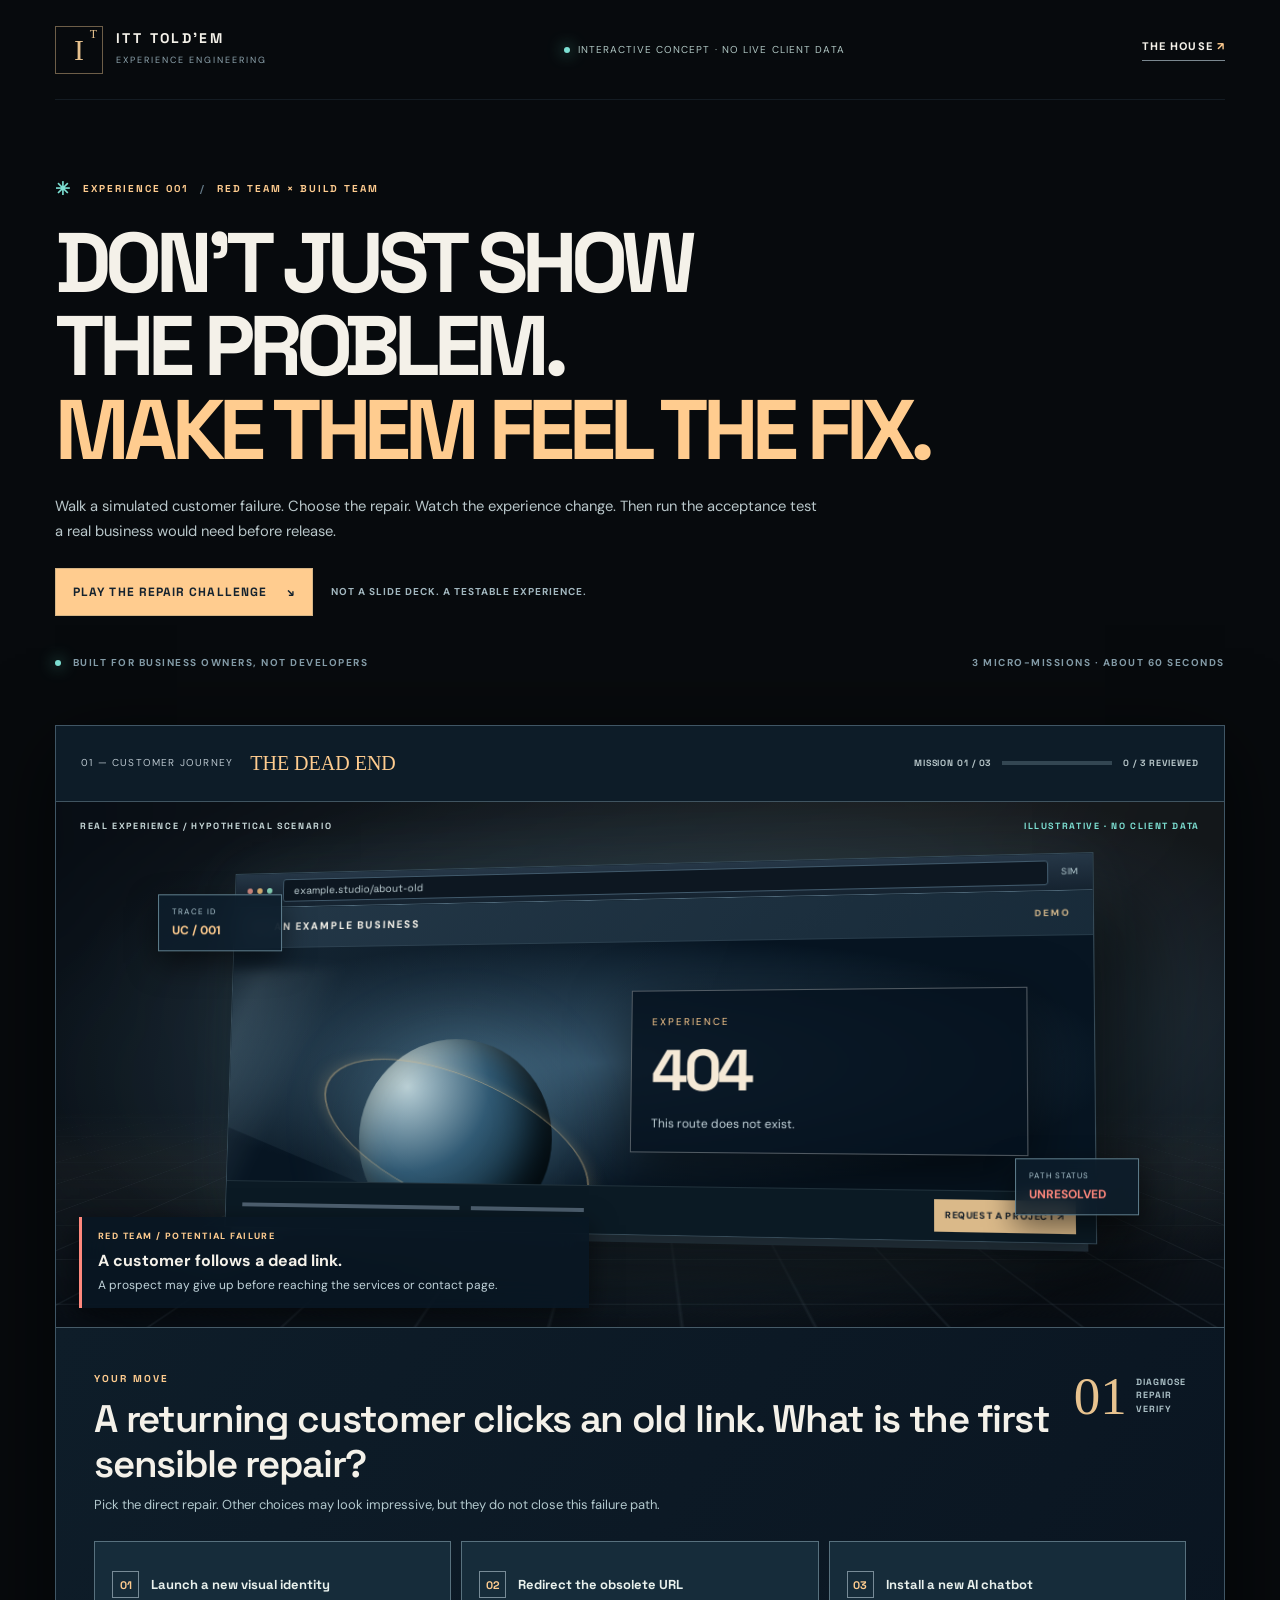
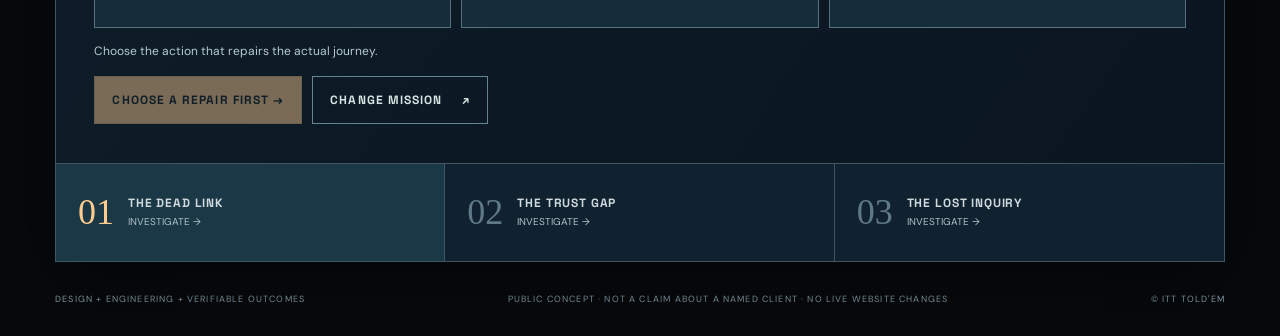
==== showcase/failure-to-proof/index.html @ af6127d5 "Add self-contained public-safe Failure to Proof interactive showcase" ====
<!doctype html>
<html lang="en">
<head>
<meta charset="utf-8">
<meta name="viewport" content="width=device-width,initial-scale=1">
<meta name="theme-color" content="#050910">
<meta name="description" content="A playable interactive experience showing how a business problem becomes a repair plan and a verifiable result.">
<title>Failure → Proof | ITT TOLD'EM</title>
<link rel="preconnect" href="https://fonts.googleapis.com">
<link rel="preconnect" href="https://fonts.gstatic.com" crossorigin>
<link href="https://fonts.googleapis.com/css2?family=DM+Sans:wght@400;500;600;700;800&family=Space+Grotesk:wght@400;500;600;700&display=swap" rel="stylesheet">
<style>
:root{--bg:#070a0d;--cream:#f4f1e9;--muted:#9aadb7;--dim:#70838c;--gold:#ffcc8f;--teal:#7de0d3;--red:#ff887d;--surface:#0e1820;--edge:#334553}*{box-sizing:border-box}
html{background:var(--bg);scroll-behavior:smooth}body{margin:0;color:var(--cream);font:14px/1.6 'DM Sans',system-ui,sans-serif;overflow-x:hidden}button,a{font:inherit}button{cursor:pointer}a{color:inherit;text-decoration:none}
:focus-visible{outline:2px solid var(--gold);outline-offset:4px}.shell{max-width:1650px;margin:auto;min-height:100vh;padding:0 clamp(16px,4.3vw,73px)}
.mast{height:100px;display:flex;align-items:center;justify-content:space-between;gap:20px;border-bottom:1px solid #39505d44}.identity{display:flex;align-items:center;gap:13px}.identity b{display:block;font:700 14px 'Space Grotesk',sans-serif;letter-spacing:.17em}.identity small{font-size:9px;color:#91a7b1;letter-spacing:.22em}.emblem{height:48px;width:48px;border:1px solid #c5a47a8a;display:grid;place-items:center;font:30px Georgia,serif;color:#e6c18e;position:relative}.emblem span{position:absolute;font-size:12px;right:5px;top:0}.build-status{font-size:10px;letter-spacing:.11em;color:#b0c6c3;display:flex;align-items:center;gap:8px}.build-status i,.pulse{height:6px;width:6px;display:inline-block;background:var(--teal);border-radius:50%;box-shadow:0 0 16px #6ae3c3}.site-link{border-bottom:1px solid #7b8890;padding-bottom:5px;font-size:11px;font-weight:800;letter-spacing:.1em}.site-link span{color:var(--gold)}
.intro{padding:clamp(42px,6vw,95px) 0 36px;position:relative}.eyebrow,.section-kicker{font:700 10px 'Space Grotesk',sans-serif;letter-spacing:.20em;color:var(--gold)}.eyebrow{display:flex;align-items:center;gap:11px}.eyebrow .orbit{color:var(--teal);font-size:18px}.slash{color:#647987}
.intro h1{font:700 clamp(42px,6.6vw,112px)/.99 'Space Grotesk',sans-serif;letter-spacing:-.072em;margin:22px 0 21px;max-width:1350px}.intro h1 em{font-style:normal;color:var(--gold)}.intro>p{font-size:clamp(13px,1.15vw,18px);max-width:770px;color:#b9c7ca;margin:0;line-height:1.7}.intro-footer{display:flex;justify-content:space-between;gap:20px;flex-wrap:wrap;align-items:center;font-size:10px;font-weight:700;letter-spacing:.15em;color:#859da9;margin-top:39px;padding-bottom:18px}.intro-footer .pulse{margin-right:8px}
.experience{border:1px solid #405665;background:#08111b;box-shadow:0 20px 80px #0009;position:relative}.experience-toolbar{display:flex;justify-content:space-between;align-items:center;gap:20px;min-height:76px;padding:13px 25px;border-bottom:1px solid #405460;background:#0d1c28}.exp-label{display:flex;align-items:center;gap:17px;flex-wrap:wrap}.exp-label>span{font-size:10px;letter-spacing:.12em;color:#b9c5cd}.exp-label b{color:var(--gold);font:20px Georgia,serif}.tracking{display:flex;align-items:center;gap:11px;font:700 9px 'Space Grotesk',sans-serif;letter-spacing:.1em;color:#b6c5c8}.progress-rail{display:block;height:4px;background:#334652;width:110px}.progress-rail span{display:block;height:100%;background:var(--teal);width:0;transition:width .35s}
.simulation-stage{height:clamp(340px,41vw,615px);position:relative;overflow:hidden;background:radial-gradient(ellipse at 57% 47%,#274356,#080e15 73%);isolation:isolate}.stage-fog{position:absolute;inset:-30%;background:radial-gradient(ellipse at 45% 52%,#7eafbb1b,transparent 50%),radial-gradient(ellipse at 65% 17%,#dab78215,transparent 52%);filter:blur(10px);pointer-events:none}.stage-grid{position:absolute;inset:0;background-image:linear-gradient(#9dbece17 1px,transparent 1px),linear-gradient(90deg,#9dbece17 1px,transparent 1px);background-size:46px 46px;transform:perspective(650px) rotateX(63deg) scale(2.9);transform-origin:bottom center;mask-image:linear-gradient(transparent 3%,black 100%);pointer-events:none}.stage-grid:after{content:"";position:absolute;inset:0;background:linear-gradient(180deg,transparent,#e8c18b12,transparent)}.left-stage-label,.right-stage-label{position:absolute;z-index:5;font:700 9px 'Space Grotesk',sans-serif;letter-spacing:.18em;color:#c6d7d7;top:18px}.left-stage-label{left:24px}.right-stage-label{right:24px;color:var(--teal)}
.scene-container{width: min(75%,890px);height:90%;position:absolute;left:50%;top:50%;transform:translate(-50%,-48%);perspective:1450px}.glass-browser{position:absolute;width:100%;height:79%;top:5%;background:#0b1924;border:1px solid #83a4b55c;transform:rotateY(-10deg) rotateX(4deg);transform-style:preserve-3d;box-shadow:40px 45px 65px #0009,0 0 65px #90c7ce12,0 15px 0 -8px #3c5466;transition:box-shadow .55s}.glass-browser.fixed{box-shadow:25px 35px 65px #0009,0 0 70px #70eed041}.browser-chrome{display:flex;gap:12px;align-items:center;height:36px;background:linear-gradient(#263747,#152330);border-bottom:1px solid #516b7c;padding:0 13px}.dots{display:flex;gap:5px}.dots i{background:#d58d84;width:6px;height:6px;border-radius:50%;display:inline-block}.dots i:nth-child(2){background:#e1b677}.dots i:nth-child(3){background:#89d7ba}.address{flex:1;border:1px solid #415a6c;background:#0d1721;border-radius:3px;color:#c4d5d9;font:11px 'Space Grotesk',sans-serif;padding:4px 11px;overflow:hidden;text-overflow:ellipsis;white-space:nowrap}.padlock{font-size:9px;color:#b9d0d6;letter-spacing:.08em}
.browser-content{height:calc(100% - 36px);background:linear-gradient(140deg,#233747,#142634);position:relative;overflow:hidden}.browser-brand{height:43px;display:flex;align-items:center;gap:9px;padding:0 20px;font-size:11px;letter-spacing:.17em;font-weight:800;border-bottom:1px solid #718a9a26}.logo-box{font:18px Georgia,serif;color:var(--gold)}.no-real{margin-left:auto;color:#cfb489;font-size:9px}.visual-scene{position:relative;height:calc(100% - 91px);overflow:hidden;background:radial-gradient(ellipse at 45% 50%,#34546b,#071522 74%);display:flex;align-items:center;justify-content:center}.visual-scene .shine{position:absolute;width:90%;height:180%;background:linear-gradient(95deg,transparent,#97c3d514,transparent);transform:rotate(21deg) translate(-45%,0);animation:scan 7s ease-in-out infinite}@keyframes scan{50%{transform:rotate(21deg) translate(30%,0)}}.visual-orb{position:absolute;width:min(29vw,300px);height:min(29vw,300px);border-radius:50%;left:11%;top:20%;filter:drop-shadow(0 0 38px #8cd3f033);transform-style:preserve-3d}.orb-core{position:absolute;inset:16%;border-radius:50%;background:radial-gradient(circle at 25% 24%,#b8cfd6,#315a74 40%,#09202d 77%);box-shadow:inset -19px -18px 35px #000a,inset 13px 12px 23px #ffdfa624}.orb-ring{position:absolute;inset:0;border-radius:50%;border:2px solid #dbbd8977;transform:rotateX(63deg) rotateY(20deg);box-shadow:0 0 22px #d4b98538;animation:orbit 9s linear infinite}@keyframes orbit{to{transform:rotateX(63deg) rotateY(380deg)}}.film-beam{position:absolute;left:-13%;top:9%;height:110%;width:20%;background:linear-gradient(90deg,transparent,#9dbdcb30,transparent);transform:skewX(-25deg);filter:blur(6px)}.plate-small{position:absolute;top:20%;right:7%;width:44%;padding:18px 20px;background:#06131fde;border:1px solid #b9bfbe6b;box-shadow:0 20px 60px #0009;backdrop-filter:blur(8px)}.plate-small span{font-size:10px;letter-spacing:.2em;color:var(--gold)}.plate-small strong{font:700 clamp(32px,4.5vw,68px)/1.1 'Space Grotesk',sans-serif;display:block;margin:8px 0;color:#f5e9d6;letter-spacing:-.07em}.plate-small small{font-size:12px;color:#c4d4db}.browser-foot{display:flex;align-items:center;gap:12px;padding:0 18px;height:48px;background:#0b1a24;border-top:1px solid #9bb4be26}.foot-line{background:#4e6070;height:4px;width:28%}.foot-line.short{width:14%}.foot-button{margin-left:auto;font-size:9px;font-weight:800;letter-spacing:.07em;background:#dab989;color:#16202a;padding:8px 10px}
.artifact{position:absolute;background:#0d1e2cd9;backdrop-filter:blur(10px);border:1px solid #61808f;padding:10px 13px;display:grid;gap:3px;min-width:124px;box-shadow:0 12px 30px #0008}.artifact span{font-size:8px;letter-spacing:.14em;color:#b5ced8}.artifact strong{font-size:12px;color:var(--gold)}.artifact-top{left:-5%;top:12%}.artifact-bottom{right:-7%;bottom:20%}.artifact-bottom strong{color:var(--red)}
.mission-callout{z-index:4;position:absolute;bottom:19px;left:23px;right:23px;padding:12px 16px;border-left:3px solid var(--red);background:#091724d9;backdrop-filter:blur(15px);max-width:510px;box-shadow:0 8px 25px #0008}.callout-overline{display:block;color:var(--gold);font-size:9px;letter-spacing:.16em;font-weight:800;margin-bottom:4px}.mission-callout strong{display:block;font-size:16px;color:var(--cream)}.mission-callout p{font-size:12px;color:#c0d3da;margin:3px 0 0}
.interaction{padding:clamp(18px,3vw,39px);background:linear-gradient(125deg,#0e1d29,#0a1521);border-top:1px solid #465b68}.interaction-top{display:flex;align-items:flex-start;justify-content:space-between;gap:24px}.interaction-top h2{font:600 clamp(23px,3vw,39px)/1.16 'Space Grotesk',sans-serif;letter-spacing:-.035em;margin:9px 0}.interaction-top p{font-size:13px;color:#b2c8cd;margin:0}.timer{display:flex;align-items:center;gap:9px}.timer span{font:53px Georgia,serif;color:#e8c38f}.timer small{font:700 9px/1.5 'Space Grotesk',sans-serif;letter-spacing:.11em;color:#acc1c7}.choices{display:grid;grid-template-columns:repeat(3,minmax(0,1fr));gap:10px;margin:25px 0 14px}.choices button{min-height:87px;text-align:left;padding:17px;border:1px solid #58717e;background:#162c3a;color:#e9f1ed;font:700 13px 'Space Grotesk',sans-serif;transition:background .18s,border-color .18s,transform .18s;display:flex;align-items:center;gap:12px}.choices button span{border:1px solid #778b97;width:27px;height:27px;display:grid;place-items:center;flex:none;color:var(--gold);font-size:11px}.choices button:hover{background:#203d4c;transform:translateY(-2px)}.choices button[aria-pressed=true]{background:#30464f;border-color:var(--gold);box-shadow:inset 0 0 0 1px #e4be8f}.choices button[aria-pressed=true] span{background:var(--gold);color:#19242e}
.feedback{min-height:27px;color:#b8cbd0;font-size:12px}.feedback.warn{color:#ffc0aa}.feedback.good{color:#9ee6ce}.action-bar{display:flex;gap:10px;align-items:center;flex-wrap:wrap;margin-top:7px}.button-primary,.button-secondary,.button-proof{min-height:48px;padding:12px 17px;font:800 12px 'Space Grotesk',sans-serif;letter-spacing:.09em;border:1px solid #d6b585;background:var(--gold);color:#14222e;display:inline-flex;align-items:center;justify-content:space-between;gap:20px}.button-primary:disabled{opacity:.45;cursor:not-allowed}.button-secondary{background:transparent;border-color:#678492;color:#d6e5e3}
.outcome{border-top:1px solid #496574;padding-top:22px;margin-top:24px}.outcome[hidden],.conclusion[hidden]{display:none}.outcome-header{display:flex;align-items:center;justify-content:space-between;gap:9px}.outcome-header #outcomeBadge{color:#ffcf96;border:1px solid #b69470;padding:4px 7px;font-size:9px;letter-spacing:.1em}.outcome>p{font-size:13px;color:#c5d6da}.outcome-steps{display:grid;grid-template-columns:repeat(3,minmax(0,1fr));gap:8px;margin:20px 0}.outcome-steps>div{border-left:2px solid var(--teal);background:#142836;padding:14px}.outcome-steps>div:nth-child(1){border-color:var(--red)}.outcome-steps>div:nth-child(2){border-color:var(--gold)}.outcome-steps span{font:21px Georgia,serif;color:var(--gold);display:block}.outcome-steps strong{display:block;font-size:10px;letter-spacing:.13em;margin:4px 0 7px}.outcome-steps p{font-size:12px;color:#c0d2d8;margin:0;line-height:1.6}.button-proof{background:#172e3b;color:#caefe4;border-color:#77cbb5}.button-proof:disabled{opacity:.6;cursor:wait}#testStatus{color:#a1dbd3;font-size:12px;margin-top:10px;min-height:18px}
.mission-selector{display:grid;grid-template-columns:repeat(3,minmax(0,1fr));gap:0;border-top:1px solid #405566;background:#102230}.mission-selector button{background:transparent;border:0;border-right:1px solid #405566;min-height:97px;padding:18px 22px;text-align:left;color:#d0dadd;display:flex;align-items:center;gap:14px}.mission-selector button:last-child{border:0}.mission-selector button[aria-current=true]{background:#1b3846}.mission-selector b{font:36px Georgia,serif;color:#607988}.mission-selector button[aria-current=true] b,.mission-selector button.complete b{color:var(--gold)}.mission-selector button.complete b{color:var(--teal)}.mission-selector strong{display:block;font:700 12px 'Space Grotesk',sans-serif;letter-spacing:.07em}.mission-selector small{display:block;font-size:10px;color:#adc1c8;margin-top:3px}
.conclusion{text-align:center;padding:clamp(55px,9vw,118px) 25px 85px;background:radial-gradient(ellipse at center,#162d37,#070b0e 75%)}.conclusion-icon{font-size:44px;color:var(--gold)}.conclusion h2{font:700 clamp(33px,5.4vw,75px)/1.05 'Space Grotesk',sans-serif;letter-spacing:-.06em;margin:15px 0 20px}.conclusion h2 em{font-style:normal;color:var(--gold)}.conclusion>p{max-width:730px;margin:0 auto;color:#c0d3d6;font-size:15px}.conclusion-counters{display:grid;grid-template-columns:repeat(3,1fr);max-width:820px;gap:12px;margin:42px auto}.conclusion-counters>div{border:1px solid #49606b;background:#142732;padding:18px}.conclusion-counters b{font:42px Georgia,serif;color:var(--gold);display:block}.conclusion-counters span{font-size:10px;letter-spacing:.1em;color:#b6c9d0}.conclusion-actions{display:flex;justify-content:center;gap:12px;flex-wrap:wrap}.footer{padding:30px 0;display:flex;justify-content:space-between;gap:18px;flex-wrap:wrap;color:#91aab6;font-size:9px;letter-spacing:.13em}
@media(max-width:800px){.build-status{display:none}.intro h1{font-size:clamp(43px,8vw,68px)}.scene-container{width:91%}.plate-small{width:52%;right:2%}.visual-orb{left:6%;width:30vw;height:30vw}.simulation-stage{height:490px}.choices{grid-template-columns:1fr}.choices button{min-height:62px}.outcome-steps{grid-template-columns:1fr}.mission-selector button{padding:12px}.mission-selector b{font-size:23px}.mission-selector strong{font-size:10px}.mission-callout{left:13px;right:13px}}
@media(max-width:540px){.shell{padding:0 10px}.mast{height:74px;padding:0 5px}.identity b{font-size:10px}.identity small{font-size:8px;letter-spacing:.1em}.emblem{width:35px;height:35px;font-size:22px}.site-link{font-size:9px}.intro{padding:38px 5px 22px}.intro h1{font-size:clamp(37px,10.6vw,60px);line-height:1.03}.intro>p{font-size:13px}.intro-footer{margin-top:27px;font-size:8px;line-height:1.7}.experience-toolbar{min-height:67px;padding:10px}.exp-label{gap:5px;display:grid}.exp-label>span{font-size:8px}.exp-label b{font-size:16px}.tracking{gap:6px;font-size:8px}.tracking .progress-rail{width:38px}.simulation-stage{height:365px}.left-stage-label,.right-stage-label{font-size:7px;top:11px}.left-stage-label{left:9px}.right-stage-label{right:9px}.scene-container{height:81%;top:47%;width:91%}.glass-browser{transform:rotateY(-5deg) rotateX(2deg);height:80%}.browser-chrome{height:25px;padding:0 5px}.browser-content{height:calc(100% - 25px)}.browser-brand{height:31px;padding:0 8px;font-size:8px}.browser-foot{height:38px;padding:0 6px}.visual-scene{height:calc(100% - 69px)}.visual-orb{width:160px;height:160px;left:-5%;top:10%}.plate-small{top:18%;width:63%;right:3%;padding:9px}.plate-small strong{font-size:34px}.plate-small span,.plate-small small{font-size:8px}.foot-button{font-size:7px;padding:5px}.artifact{min-width:69px;padding:5px}.artifact span{font-size:6px}.artifact strong{font-size:8px}.artifact-top{left:-1%;top:10%}.artifact-bottom{right:-2%;bottom:10%}.mission-callout{bottom:8px;padding:10px 11px}.callout-overline{font-size:8px}.mission-callout strong{font-size:12px}.mission-callout p{font-size:10px}.interaction{padding:16px 12px}.interaction-top h2{font-size:24px}.interaction-top p{font-size:11px}.timer span{font-size:36px}.timer small{display:none}.choices{margin:16px 0 11px}.choices button{font-size:12px;padding:12px}.action-bar button{width:100%}.outcome-header{align-items:start}.outcome-steps{gap:5px}.mission-selector button{display:grid;gap:4px;padding:10px 6px;min-height:78px}.mission-selector b{font-size:20px}.mission-selector strong{font-size:9px}.mission-selector small{font-size:8px}.conclusion-counters{gap:5px}.conclusion-counters b{font-size:30px}.conclusion-counters span{font-size:8px}.conclusion-actions a,.conclusion-actions button{width:100%}}
@media(prefers-reduced-motion:reduce){*{animation:none!important;transition:none!important;scroll-behavior:auto!important}}

.hero-actions{display:flex;align-items:center;gap:18px;flex-wrap:wrap;margin-top:24px}.hero-actions button{font-size:12px}.hero-actions>span{font-size:10px;letter-spacing:.1em;color:#a3b8c0;font-weight:700}
@media(max-width:540px){.hero-actions{margin-top:15px}.hero-actions button{width:100%;min-height:44px}.hero-actions>span{font-size:8px}.intro-footer{margin-top:18px}}
</style>
</head>
<body>
<main class="shell">
<header class="mast">
 <div class="identity"><div class="emblem">I<span>T</span></div><div><b>ITT TOLD'EM</b><small>EXPERIENCE ENGINEERING</small></div></div>
 <div class="build-status"><i></i> INTERACTIVE CONCEPT · NO LIVE CLIENT DATA</div>
 <a class="site-link" href="https://ittoldem.com/" target="_blank" rel="noopener noreferrer">THE HOUSE <span>↗</span></a>
</header>
<section class="intro">
 <div class="eyebrow"><span class="orbit">✳</span> EXPERIENCE 001 <span class="slash">/</span> RED TEAM × BUILD TEAM</div>
 <h1>DON'T JUST SHOW<br>THE PROBLEM.<br><em>MAKE THEM FEEL THE FIX.</em></h1>
 <p>Walk a simulated customer failure. Choose the repair. Watch the experience change. Then run the acceptance test a real business would need before release.</p>
 <div class="hero-actions"><button id="jumpToGame" class="button-primary">PLAY THE REPAIR CHALLENGE <span>↘</span></button><span>NOT A SLIDE DECK. A TESTABLE EXPERIENCE.</span></div>
 <div class="intro-footer"><span><span class="pulse"></span> BUILT FOR BUSINESS OWNERS, NOT DEVELOPERS</span><span>3 MICRO-MISSIONS · ABOUT 60 SECONDS</span></div>
</section>
<section class="experience" aria-label="Interactive business-repair simulation">
 <div class="experience-toolbar">
  <div class="exp-label"><span>01 — CUSTOMER JOURNEY</span><b id="missionTitle">THE DEAD END</b></div>
  <div class="tracking"><span id="missionCounter">MISSION 01 / 03</span><span class="progress-rail"><span id="progressFill"></span></span><span id="scoreText">0 / 3 REVIEWED</span></div>
 </div>
 <div class="simulation-stage" id="stage">
  <div class="stage-fog" aria-hidden="true"></div><div class="stage-grid" aria-hidden="true"></div>
  <div class="left-stage-label">REAL EXPERIENCE / HYPOTHETICAL SCENARIO</div>
  <div class="right-stage-label" id="stageResult">SIMULATION RUNNING</div>
  <div class="scene-container">
   <div class="glass-browser" id="browserArt">
    <div class="browser-chrome"><div class="dots"><i></i><i></i><i></i></div><div class="address" id="urlBox">example.studio/about-old</div><div class="padlock">SIM</div></div>
    <div class="browser-content">
     <div class="browser-brand"><span class="logo-box">A</span> AN EXAMPLE BUSINESS <span class="no-real">DEMO</span></div>
     <div class="visual-scene" id="visualScene"><div class="shine"></div><div class="visual-orb" id="visualOrb"><div class="orb-core"></div><div class="orb-ring"></div></div><div class="film-beam"></div><div class="plate-small"><span>EXPERIENCE</span><strong id="screenHeading">404</strong><small id="screenSub">The page couldn't be found.</small></div></div>
     <div class="browser-foot"><div class="foot-line"></div><div class="foot-line short"></div><div class="foot-button" id="footButton">REQUEST A PROJECT ↗</div></div>
    </div>
   </div>
   <div class="artifact artifact-top" aria-hidden="true"><span>TRACE ID</span><strong>UC / 001</strong></div>
   <div class="artifact artifact-bottom" aria-hidden="true"><span>PATH STATUS</span><strong id="artifactState">BROKEN</strong></div>
  </div>
  <div class="mission-callout" id="callout"><span class="callout-overline" id="calloutLabel">RED TEAM FINDS THE FRICTION</span><strong id="calloutTitle">A customer follows a dead link.</strong><p id="calloutBody">That journey ends before the buyer reaches the service or contact page.</p></div>
 </div>
 <div class="interaction">
  <div class="interaction-top"><div><span class="section-kicker">YOUR MOVE</span><h2 id="question">What would you do first?</h2><p id="guidance">Choose the action that directly addresses the customer failure.</p></div><div class="timer"><span>01</span><small>DIAGNOSE<br>REPAIR<br>VERIFY</small></div></div>
  <div class="choices" id="choices"></div>
  <div class="feedback" id="feedback" role="status" aria-live="polite">Select one action to run the reverse-parallel test.</div>
  <div class="action-bar"><button class="button-primary" id="advance" disabled>CHOOSE A REPAIR FIRST <span>→</span></button><button class="button-secondary" id="skip">CHANGE MISSION <span>↗</span></button></div>
  <div class="outcome" id="outcome" hidden>
   <div class="outcome-header"><span class="section-kicker">WHAT PROVES THIS WORKED?</span><span id="outcomeBadge">NOT YET IMPLEMENTED</span></div>
   <p id="outcomeDetail"></p>
   <div class="outcome-steps"><div><span>01</span><strong>PROBLEM</strong><p id="outcomeProblem"></p></div><div><span>02</span><strong>INTERVENTION</strong><p id="outcomeRepair"></p></div><div><span>03</span><strong>RELEASE GATE</strong><p id="outcomeTest"></p></div></div>
   <button id="runTest" class="button-proof">▶ SIMULATE ACCEPTANCE TEST</button>
   <div id="testStatus" role="status" aria-live="polite"></div>
  </div>
 </div>
 <div class="mission-selector" id="missionSelector" aria-label="Select a mission"></div>
</section>
<section class="conclusion" id="conclusion" hidden>
 <div class="conclusion-icon">✳</div><div class="section-kicker">DEBRIEF / 03 OF 03</div>
 <h2>THE REAL PRODUCT<br>ISN'T THE ANIMATION.<br><em>IT'S THE PROOF.</em></h2>
 <p>We trace where a customer journey might fail, design an appropriate response, and define the acceptance test before any real deployment. A live client's results require their approval and actual measurements.</p>
 <div class="conclusion-counters"><div><b>03</b><span>SIMULATED FAILURE PATHS</span></div><div><b>03</b><span>PROPOSED REMEDIATIONS</span></div><div><b>03</b><span>TESTABLE RELEASE GATES</span></div></div>
 <div class="conclusion-actions"><button class="button-primary" id="replay">REPLAY THE EXPERIENCE ↻</button><a class="button-secondary" href="https://ittoldem.com/" target="_blank" rel="noopener noreferrer">EXPLORE THE HOUSE ↗</a></div>
</section>
<footer class="footer"><span>DESIGN + ENGINEERING + VERIFIABLE OUTCOMES</span><span>PUBLIC CONCEPT · NOT A CLAIM ABOUT A NAMED CLIENT · NO LIVE WEBSITE CHANGES</span><span>© ITT TOLD'EM</span></footer>
</main>
<script>/*!
 * GSAP 3.12.5
 * https://gsap.com
 * 
 * @license Copyright 2024, GreenSock. All rights reserved.
 * Subject to the terms at https://gsap.com/standard-license or for Club GSAP members, the agreement issued with that membership.
 * @author: Jack Doyle, jack@greensock.com
 */

!function(t,e){"object"==typeof exports&&"undefined"!=typeof module?e(exports):"function"==typeof define&&define.amd?define(["exports"],e):e((t=t||self).window=t.window||{})}(this,function(e){"use strict";function _inheritsLoose(t,e){t.prototype=Object.create(e.prototype),(t.prototype.constructor=t).__proto__=e}function _assertThisInitialized(t){if(void 0===t)throw new ReferenceError("this hasn't been initialised - super() hasn't been called");return t}function r(t){return"string"==typeof t}function s(t){return"function"==typeof t}function t(t){return"number"==typeof t}function u(t){return void 0===t}function v(t){return"object"==typeof t}function w(t){return!1!==t}function x(){return"undefined"!=typeof window}function y(t){return s(t)||r(t)}function P(t){return(i=yt(t,ot))&&ze}function Q(t,e){return console.warn("Invalid property",t,"set to",e,"Missing plugin? gsap.registerPlugin()")}function R(t,e){return!e&&console.warn(t)}function S(t,e){return t&&(ot[t]=e)&&i&&(i[t]=e)||ot}function T(){return 0}function ea(t){var e,r,i=t[0];if(v(i)||s(i)||(t=[t]),!(e=(i._gsap||{}).harness)){for(r=gt.length;r--&&!gt[r].targetTest(i););e=gt[r]}for(r=t.length;r--;)t[r]&&(t[r]._gsap||(t[r]._gsap=new Vt(t[r],e)))||t.splice(r,1);return t}function fa(t){return t._gsap||ea(Mt(t))[0]._gsap}function ga(t,e,r){return(r=t[e])&&s(r)?t[e]():u(r)&&t.getAttribute&&t.getAttribute(e)||r}function ha(t,e){return(t=t.split(",")).forEach(e)||t}function ia(t){return Math.round(1e5*t)/1e5||0}function ja(t){return Math.round(1e7*t)/1e7||0}function ka(t,e){var r=e.charAt(0),i=parseFloat(e.substr(2));return t=parseFloat(t),"+"===r?t+i:"-"===r?t-i:"*"===r?t*i:t/i}function la(t,e){for(var r=e.length,i=0;t.indexOf(e[i])<0&&++i<r;);return i<r}function ma(){var t,e,r=dt.length,i=dt.slice(0);for(ct={},t=dt.length=0;t<r;t++)(e=i[t])&&e._lazy&&(e.render(e._lazy[0],e._lazy[1],!0)._lazy=0)}function na(t,e,r,i){dt.length&&!L&&ma(),t.render(e,r,i||L&&e<0&&(t._initted||t._startAt)),dt.length&&!L&&ma()}function oa(t){var e=parseFloat(t);return(e||0===e)&&(t+"").match(at).length<2?e:r(t)?t.trim():t}function pa(t){return t}function qa(t,e){for(var r in e)r in t||(t[r]=e[r]);return t}function ta(t,e){for(var r in e)"__proto__"!==r&&"constructor"!==r&&"prototype"!==r&&(t[r]=v(e[r])?ta(t[r]||(t[r]={}),e[r]):e[r]);return t}function ua(t,e){var r,i={};for(r in t)r in e||(i[r]=t[r]);return i}function va(t){var e=t.parent||I,r=t.keyframes?function _setKeyframeDefaults(i){return function(t,e){for(var r in e)r in t||"duration"===r&&i||"ease"===r||(t[r]=e[r])}}(Z(t.keyframes)):qa;if(w(t.inherit))for(;e;)r(t,e.vars.defaults),e=e.parent||e._dp;return t}function xa(t,e,r,i,n){void 0===r&&(r="_first"),void 0===i&&(i="_last");var a,s=t[i];if(n)for(a=e[n];s&&s[n]>a;)s=s._prev;return s?(e._next=s._next,s._next=e):(e._next=t[r],t[r]=e),e._next?e._next._prev=e:t[i]=e,e._prev=s,e.parent=e._dp=t,e}function ya(t,e,r,i){void 0===r&&(r="_first"),void 0===i&&(i="_last");var n=e._prev,a=e._next;n?n._next=a:t[r]===e&&(t[r]=a),a?a._prev=n:t[i]===e&&(t[i]=n),e._next=e._prev=e.parent=null}function za(t,e){t.parent&&(!e||t.parent.autoRemoveChildren)&&t.parent.remove&&t.parent.remove(t),t._act=0}function Aa(t,e){if(t&&(!e||e._end>t._dur||e._start<0))for(var r=t;r;)r._dirty=1,r=r.parent;return t}function Ca(t,e,r,i){return t._startAt&&(L?t._startAt.revert(ht):t.vars.immediateRender&&!t.vars.autoRevert||t._startAt.render(e,!0,i))}function Ea(t){return t._repeat?Tt(t._tTime,t=t.duration()+t._rDelay)*t:0}function Ga(t,e){return(t-e._start)*e._ts+(0<=e._ts?0:e._dirty?e.totalDuration():e._tDur)}function Ha(t){return t._end=ja(t._start+(t._tDur/Math.abs(t._ts||t._rts||X)||0))}function Ia(t,e){var r=t._dp;return r&&r.smoothChildTiming&&t._ts&&(t._start=ja(r._time-(0<t._ts?e/t._ts:((t._dirty?t.totalDuration():t._tDur)-e)/-t._ts)),Ha(t),r._dirty||Aa(r,t)),t}function Ja(t,e){var r;if((e._time||!e._dur&&e._initted||e._start<t._time&&(e._dur||!e.add))&&(r=Ga(t.rawTime(),e),(!e._dur||Ot(0,e.totalDuration(),r)-e._tTime>X)&&e.render(r,!0)),Aa(t,e)._dp&&t._initted&&t._time>=t._dur&&t._ts){if(t._dur<t.duration())for(r=t;r._dp;)0<=r.rawTime()&&r.totalTime(r._tTime),r=r._dp;t._zTime=-X}}function Ka(e,r,i,n){return r.parent&&za(r),r._start=ja((t(i)?i:i||e!==I?xt(e,i,r):e._time)+r._delay),r._end=ja(r._start+(r.totalDuration()/Math.abs(r.timeScale())||0)),xa(e,r,"_first","_last",e._sort?"_start":0),bt(r)||(e._recent=r),n||Ja(e,r),e._ts<0&&Ia(e,e._tTime),e}function La(t,e){return(ot.ScrollTrigger||Q("scrollTrigger",e))&&ot.ScrollTrigger.create(e,t)}function Ma(t,e,r,i,n){return Qt(t,e,n),t._initted?!r&&t._pt&&!L&&(t._dur&&!1!==t.vars.lazy||!t._dur&&t.vars.lazy)&&f!==Rt.frame?(dt.push(t),t._lazy=[n,i],1):void 0:1}function Ra(t,e,r,i){var n=t._repeat,a=ja(e)||0,s=t._tTime/t._tDur;return s&&!i&&(t._time*=a/t._dur),t._dur=a,t._tDur=n?n<0?1e10:ja(a*(n+1)+t._rDelay*n):a,0<s&&!i&&Ia(t,t._tTime=t._tDur*s),t.parent&&Ha(t),r||Aa(t.parent,t),t}function Sa(t){return t instanceof Xt?Aa(t):Ra(t,t._dur)}function Va(e,r,i){var n,a,s=t(r[1]),o=(s?2:1)+(e<2?0:1),u=r[o];if(s&&(u.duration=r[1]),u.parent=i,e){for(n=u,a=i;a&&!("immediateRender"in n);)n=a.vars.defaults||{},a=w(a.vars.inherit)&&a.parent;u.immediateRender=w(n.immediateRender),e<2?u.runBackwards=1:u.startAt=r[o-1]}return new $t(r[0],u,r[1+o])}function Wa(t,e){return t||0===t?e(t):e}function Ya(t,e){return r(t)&&(e=st.exec(t))?e[1]:""}function _a(t,e){return t&&v(t)&&"length"in t&&(!e&&!t.length||t.length-1 in t&&v(t[0]))&&!t.nodeType&&t!==h}function cb(r){return r=Mt(r)[0]||R("Invalid scope")||{},function(t){var e=r.current||r.nativeElement||r;return Mt(t,e.querySelectorAll?e:e===r?R("Invalid scope")||a.createElement("div"):r)}}function db(t){return t.sort(function(){return.5-Math.random()})}function eb(t){if(s(t))return t;var p=v(t)?t:{each:t},_=jt(p.ease),m=p.from||0,g=parseFloat(p.base)||0,y={},e=0<m&&m<1,T=isNaN(m)||e,b=p.axis,w=m,x=m;return r(m)?w=x={center:.5,edges:.5,end:1}[m]||0:!e&&T&&(w=m[0],x=m[1]),function(t,e,r){var i,n,a,s,o,u,h,l,f,d=(r||p).length,c=y[d];if(!c){if(!(f="auto"===p.grid?0:(p.grid||[1,U])[1])){for(h=-U;h<(h=r[f++].getBoundingClientRect().left)&&f<d;);f<d&&f--}for(c=y[d]=[],i=T?Math.min(f,d)*w-.5:m%f,n=f===U?0:T?d*x/f-.5:m/f|0,l=U,u=h=0;u<d;u++)a=u%f-i,s=n-(u/f|0),c[u]=o=b?Math.abs("y"===b?s:a):K(a*a+s*s),h<o&&(h=o),o<l&&(l=o);"random"===m&&db(c),c.max=h-l,c.min=l,c.v=d=(parseFloat(p.amount)||parseFloat(p.each)*(d<f?d-1:b?"y"===b?d/f:f:Math.max(f,d/f))||0)*("edges"===m?-1:1),c.b=d<0?g-d:g,c.u=Ya(p.amount||p.each)||0,_=_&&d<0?Yt(_):_}return d=(c[t]-c.min)/c.max||0,ja(c.b+(_?_(d):d)*c.v)+c.u}}function fb(i){var n=Math.pow(10,((i+"").split(".")[1]||"").length);return function(e){var r=ja(Math.round(parseFloat(e)/i)*i*n);return(r-r%1)/n+(t(e)?0:Ya(e))}}function gb(h,e){var l,f,r=Z(h);return!r&&v(h)&&(l=r=h.radius||U,h.values?(h=Mt(h.values),(f=!t(h[0]))&&(l*=l)):h=fb(h.increment)),Wa(e,r?s(h)?function(t){return f=h(t),Math.abs(f-t)<=l?f:t}:function(e){for(var r,i,n=parseFloat(f?e.x:e),a=parseFloat(f?e.y:0),s=U,o=0,u=h.length;u--;)(r=f?(r=h[u].x-n)*r+(i=h[u].y-a)*i:Math.abs(h[u]-n))<s&&(s=r,o=u);return o=!l||s<=l?h[o]:e,f||o===e||t(e)?o:o+Ya(e)}:fb(h))}function hb(t,e,r,i){return Wa(Z(t)?!e:!0===r?!!(r=0):!i,function(){return Z(t)?t[~~(Math.random()*t.length)]:(r=r||1e-5)&&(i=r<1?Math.pow(10,(r+"").length-2):1)&&Math.floor(Math.round((t-r/2+Math.random()*(e-t+.99*r))/r)*r*i)/i})}function lb(e,r,t){return Wa(t,function(t){return e[~~r(t)]})}function ob(t){for(var e,r,i,n,a=0,s="";~(e=t.indexOf("random(",a));)i=t.indexOf(")",e),n="["===t.charAt(e+7),r=t.substr(e+7,i-e-7).match(n?at:tt),s+=t.substr(a,e-a)+hb(n?r:+r[0],n?0:+r[1],+r[2]||1e-5),a=i+1;return s+t.substr(a,t.length-a)}function rb(t,e,r){var i,n,a,s=t.labels,o=U;for(i in s)(n=s[i]-e)<0==!!r&&n&&o>(n=Math.abs(n))&&(a=i,o=n);return a}function tb(t){return za(t),t.scrollTrigger&&t.scrollTrigger.kill(!!L),t.progress()<1&&Ct(t,"onInterrupt"),t}function wb(t){if(t)if(t=!t.name&&t.default||t,x()||t.headless){var e=t.name,r=s(t),i=e&&!r&&t.init?function(){this._props=[]}:t,n={init:T,render:he,add:Wt,kill:ce,modifier:fe,rawVars:0},a={targetTest:0,get:0,getSetter:ne,aliases:{},register:0};if(Ft(),t!==i){if(pt[e])return;qa(i,qa(ua(t,n),a)),yt(i.prototype,yt(n,ua(t,a))),pt[i.prop=e]=i,t.targetTest&&(gt.push(i),ft[e]=1),e=("css"===e?"CSS":e.charAt(0).toUpperCase()+e.substr(1))+"Plugin"}S(e,i),t.register&&t.register(ze,i,_e)}else At.push(t)}function zb(t,e,r){return(6*(t+=t<0?1:1<t?-1:0)<1?e+(r-e)*t*6:t<.5?r:3*t<2?e+(r-e)*(2/3-t)*6:e)*St+.5|0}function Ab(e,r,i){var n,a,s,o,u,h,l,f,d,c,p=e?t(e)?[e>>16,e>>8&St,e&St]:0:zt.black;if(!p){if(","===e.substr(-1)&&(e=e.substr(0,e.length-1)),zt[e])p=zt[e];else if("#"===e.charAt(0)){if(e.length<6&&(e="#"+(n=e.charAt(1))+n+(a=e.charAt(2))+a+(s=e.charAt(3))+s+(5===e.length?e.charAt(4)+e.charAt(4):"")),9===e.length)return[(p=parseInt(e.substr(1,6),16))>>16,p>>8&St,p&St,parseInt(e.substr(7),16)/255];p=[(e=parseInt(e.substr(1),16))>>16,e>>8&St,e&St]}else if("hsl"===e.substr(0,3))if(p=c=e.match(tt),r){if(~e.indexOf("="))return p=e.match(et),i&&p.length<4&&(p[3]=1),p}else o=+p[0]%360/360,u=p[1]/100,n=2*(h=p[2]/100)-(a=h<=.5?h*(u+1):h+u-h*u),3<p.length&&(p[3]*=1),p[0]=zb(o+1/3,n,a),p[1]=zb(o,n,a),p[2]=zb(o-1/3,n,a);else p=e.match(tt)||zt.transparent;p=p.map(Number)}return r&&!c&&(n=p[0]/St,a=p[1]/St,s=p[2]/St,h=((l=Math.max(n,a,s))+(f=Math.min(n,a,s)))/2,l===f?o=u=0:(d=l-f,u=.5<h?d/(2-l-f):d/(l+f),o=l===n?(a-s)/d+(a<s?6:0):l===a?(s-n)/d+2:(n-a)/d+4,o*=60),p[0]=~~(o+.5),p[1]=~~(100*u+.5),p[2]=~~(100*h+.5)),i&&p.length<4&&(p[3]=1),p}function Bb(t){var r=[],i=[],n=-1;return t.split(Et).forEach(function(t){var e=t.match(rt)||[];r.push.apply(r,e),i.push(n+=e.length+1)}),r.c=i,r}function Cb(t,e,r){var i,n,a,s,o="",u=(t+o).match(Et),h=e?"hsla(":"rgba(",l=0;if(!u)return t;if(u=u.map(function(t){return(t=Ab(t,e,1))&&h+(e?t[0]+","+t[1]+"%,"+t[2]+"%,"+t[3]:t.join(","))+")"}),r&&(a=Bb(t),(i=r.c).join(o)!==a.c.join(o)))for(s=(n=t.replace(Et,"1").split(rt)).length-1;l<s;l++)o+=n[l]+(~i.indexOf(l)?u.shift()||h+"0,0,0,0)":(a.length?a:u.length?u:r).shift());if(!n)for(s=(n=t.split(Et)).length-1;l<s;l++)o+=n[l]+u[l];return o+n[s]}function Fb(t){var e,r=t.join(" ");if(Et.lastIndex=0,Et.test(r))return e=Dt.test(r),t[1]=Cb(t[1],e),t[0]=Cb(t[0],e,Bb(t[1])),!0}function Ob(t){var e=(t+"").split("("),r=Lt[e[0]];return r&&1<e.length&&r.config?r.config.apply(null,~t.indexOf("{")?[function _parseObjectInString(t){for(var e,r,i,n={},a=t.substr(1,t.length-3).split(":"),s=a[0],o=1,u=a.length;o<u;o++)r=a[o],e=o!==u-1?r.lastIndexOf(","):r.length,i=r.substr(0,e),n[s]=isNaN(i)?i.replace(Bt,"").trim():+i,s=r.substr(e+1).trim();return n}(e[1])]:function _valueInParentheses(t){var e=t.indexOf("(")+1,r=t.indexOf(")"),i=t.indexOf("(",e);return t.substring(e,~i&&i<r?t.indexOf(")",r+1):r)}(t).split(",").map(oa)):Lt._CE&&It.test(t)?Lt._CE("",t):r}function Qb(t,e){for(var r,i=t._first;i;)i instanceof Xt?Qb(i,e):!i.vars.yoyoEase||i._yoyo&&i._repeat||i._yoyo===e||(i.timeline?Qb(i.timeline,e):(r=i._ease,i._ease=i._yEase,i._yEase=r,i._yoyo=e)),i=i._next}function Sb(t,e,r,i){void 0===r&&(r=function easeOut(t){return 1-e(1-t)}),void 0===i&&(i=function easeInOut(t){return t<.5?e(2*t)/2:1-e(2*(1-t))/2});var n,a={easeIn:e,easeOut:r,easeInOut:i};return ha(t,function(t){for(var e in Lt[t]=ot[t]=a,Lt[n=t.toLowerCase()]=r,a)Lt[n+("easeIn"===e?".in":"easeOut"===e?".out":".inOut")]=Lt[t+"."+e]=a[e]}),a}function Tb(e){return function(t){return t<.5?(1-e(1-2*t))/2:.5+e(2*(t-.5))/2}}function Ub(r,t,e){function Jm(t){return 1===t?1:i*Math.pow(2,-10*t)*H((t-a)*n)+1}var i=1<=t?t:1,n=(e||(r?.3:.45))/(t<1?t:1),a=n/N*(Math.asin(1/i)||0),s="out"===r?Jm:"in"===r?function(t){return 1-Jm(1-t)}:Tb(Jm);return n=N/n,s.config=function(t,e){return Ub(r,t,e)},s}function Vb(e,r){function Rm(t){return t?--t*t*((r+1)*t+r)+1:0}void 0===r&&(r=1.70158);var t="out"===e?Rm:"in"===e?function(t){return 1-Rm(1-t)}:Tb(Rm);return t.config=function(t){return Vb(e,t)},t}var F,L,l,I,h,n,a,i,o,f,d,c,p,_,m,g,b,O,k,M,C,A,z,E,D,B,Y,j,q={autoSleep:120,force3D:"auto",nullTargetWarn:1,units:{lineHeight:""}},V={duration:.5,overwrite:!1,delay:0},U=1e8,X=1/U,N=2*Math.PI,G=N/4,W=0,K=Math.sqrt,J=Math.cos,H=Math.sin,$="function"==typeof ArrayBuffer&&ArrayBuffer.isView||function(){},Z=Array.isArray,tt=/(?:-?\.?\d|\.)+/gi,et=/[-+=.]*\d+[.e\-+]*\d*[e\-+]*\d*/g,rt=/[-+=.]*\d+[.e-]*\d*[a-z%]*/g,it=/[-+=.]*\d+\.?\d*(?:e-|e\+)?\d*/gi,nt=/[+-]=-?[.\d]+/,at=/[^,'"\[\]\s]+/gi,st=/^[+\-=e\s\d]*\d+[.\d]*([a-z]*|%)\s*$/i,ot={},ut={suppressEvents:!0,isStart:!0,kill:!1},ht={suppressEvents:!0,kill:!1},lt={suppressEvents:!0},ft={},dt=[],ct={},pt={},_t={},mt=30,gt=[],vt="",yt=function _merge(t,e){for(var r in e)t[r]=e[r];return t},Tt=function _animationCycle(t,e){var r=Math.floor(t/=e);return t&&r===t?r-1:r},bt=function _isFromOrFromStart(t){var e=t.data;return"isFromStart"===e||"isStart"===e},wt={_start:0,endTime:T,totalDuration:T},xt=function _parsePosition(t,e,i){var n,a,s,o=t.labels,u=t._recent||wt,h=t.duration()>=U?u.endTime(!1):t._dur;return r(e)&&(isNaN(e)||e in o)?(a=e.charAt(0),s="%"===e.substr(-1),n=e.indexOf("="),"<"===a||">"===a?(0<=n&&(e=e.replace(/=/,"")),("<"===a?u._start:u.endTime(0<=u._repeat))+(parseFloat(e.substr(1))||0)*(s?(n<0?u:i).totalDuration()/100:1)):n<0?(e in o||(o[e]=h),o[e]):(a=parseFloat(e.charAt(n-1)+e.substr(n+1)),s&&i&&(a=a/100*(Z(i)?i[0]:i).totalDuration()),1<n?_parsePosition(t,e.substr(0,n-1),i)+a:h+a)):null==e?h:+e},Ot=function _clamp(t,e,r){return r<t?t:e<r?e:r},kt=[].slice,Mt=function toArray(t,e,i){return l&&!e&&l.selector?l.selector(t):!r(t)||i||!n&&Ft()?Z(t)?function _flatten(t,e,i){return void 0===i&&(i=[]),t.forEach(function(t){return r(t)&&!e||_a(t,1)?i.push.apply(i,Mt(t)):i.push(t)})||i}(t,i):_a(t)?kt.call(t,0):t?[t]:[]:kt.call((e||a).querySelectorAll(t),0)},Pt=function mapRange(e,t,r,i,n){var a=t-e,s=i-r;return Wa(n,function(t){return r+((t-e)/a*s||0)})},Ct=function _callback(t,e,r){var i,n,a,s=t.vars,o=s[e],u=l,h=t._ctx;if(o)return i=s[e+"Params"],n=s.callbackScope||t,r&&dt.length&&ma(),h&&(l=h),a=i?o.apply(n,i):o.call(n),l=u,a},At=[],St=255,zt={aqua:[0,St,St],lime:[0,St,0],silver:[192,192,192],black:[0,0,0],maroon:[128,0,0],teal:[0,128,128],blue:[0,0,St],navy:[0,0,128],white:[St,St,St],olive:[128,128,0],yellow:[St,St,0],orange:[St,165,0],gray:[128,128,128],purple:[128,0,128],green:[0,128,0],red:[St,0,0],pink:[St,192,203],cyan:[0,St,St],transparent:[St,St,St,0]},Et=function(){var t,e="(?:\\b(?:(?:rgb|rgba|hsl|hsla)\\(.+?\\))|\\B#(?:[0-9a-f]{3,4}){1,2}\\b";for(t in zt)e+="|"+t+"\\b";return new RegExp(e+")","gi")}(),Dt=/hsl[a]?\(/,Rt=(k=Date.now,M=500,C=33,A=k(),z=A,D=E=1e3/240,g={time:0,frame:0,tick:function tick(){yl(!0)},deltaRatio:function deltaRatio(t){return b/(1e3/(t||60))},wake:function wake(){o&&(!n&&x()&&(h=n=window,a=h.document||{},ot.gsap=ze,(h.gsapVersions||(h.gsapVersions=[])).push(ze.version),P(i||h.GreenSockGlobals||!h.gsap&&h||{}),At.forEach(wb)),m="undefined"!=typeof requestAnimationFrame&&requestAnimationFrame,p&&g.sleep(),_=m||function(t){return setTimeout(t,D-1e3*g.time+1|0)},c=1,yl(2))},sleep:function sleep(){(m?cancelAnimationFrame:clearTimeout)(p),c=0,_=T},lagSmoothing:function lagSmoothing(t,e){M=t||1/0,C=Math.min(e||33,M)},fps:function fps(t){E=1e3/(t||240),D=1e3*g.time+E},add:function add(n,t,e){var a=t?function(t,e,r,i){n(t,e,r,i),g.remove(a)}:n;return g.remove(n),B[e?"unshift":"push"](a),Ft(),a},remove:function remove(t,e){~(e=B.indexOf(t))&&B.splice(e,1)&&e<=O&&O--},_listeners:B=[]}),Ft=function _wake(){return!c&&Rt.wake()},Lt={},It=/^[\d.\-M][\d.\-,\s]/,Bt=/["']/g,Yt=function _invertEase(e){return function(t){return 1-e(1-t)}},jt=function _parseEase(t,e){return t&&(s(t)?t:Lt[t]||Ob(t))||e};function yl(t){var e,r,i,n,a=k()-z,s=!0===t;if((M<a||a<0)&&(A+=a-C),(0<(e=(i=(z+=a)-A)-D)||s)&&(n=++g.frame,b=i-1e3*g.time,g.time=i/=1e3,D+=e+(E<=e?4:E-e),r=1),s||(p=_(yl)),r)for(O=0;O<B.length;O++)B[O](i,b,n,t)}function gn(t){return t<j?Y*t*t:t<.7272727272727273?Y*Math.pow(t-1.5/2.75,2)+.75:t<.9090909090909092?Y*(t-=2.25/2.75)*t+.9375:Y*Math.pow(t-2.625/2.75,2)+.984375}ha("Linear,Quad,Cubic,Quart,Quint,Strong",function(t,e){var r=e<5?e+1:e;Sb(t+",Power"+(r-1),e?function(t){return Math.pow(t,r)}:function(t){return t},function(t){return 1-Math.pow(1-t,r)},function(t){return t<.5?Math.pow(2*t,r)/2:1-Math.pow(2*(1-t),r)/2})}),Lt.Linear.easeNone=Lt.none=Lt.Linear.easeIn,Sb("Elastic",Ub("in"),Ub("out"),Ub()),Y=7.5625,j=1/2.75,Sb("Bounce",function(t){return 1-gn(1-t)},gn),Sb("Expo",function(t){return t?Math.pow(2,10*(t-1)):0}),Sb("Circ",function(t){return-(K(1-t*t)-1)}),Sb("Sine",function(t){return 1===t?1:1-J(t*G)}),Sb("Back",Vb("in"),Vb("out"),Vb()),Lt.SteppedEase=Lt.steps=ot.SteppedEase={config:function config(t,e){void 0===t&&(t=1);var r=1/t,i=t+(e?0:1),n=e?1:0;return function(t){return((i*Ot(0,.99999999,t)|0)+n)*r}}},V.ease=Lt["quad.out"],ha("onComplete,onUpdate,onStart,onRepeat,onReverseComplete,onInterrupt",function(t){return vt+=t+","+t+"Params,"});var qt,Vt=function GSCache(t,e){this.id=W++,(t._gsap=this).target=t,this.harness=e,this.get=e?e.get:ga,this.set=e?e.getSetter:ne},Ut=((qt=Animation.prototype).delay=function delay(t){return t||0===t?(this.parent&&this.parent.smoothChildTiming&&this.startTime(this._start+t-this._delay),this._delay=t,this):this._delay},qt.duration=function duration(t){return arguments.length?this.totalDuration(0<this._repeat?t+(t+this._rDelay)*this._repeat:t):this.totalDuration()&&this._dur},qt.totalDuration=function totalDuration(t){return arguments.length?(this._dirty=0,Ra(this,this._repeat<0?t:(t-this._repeat*this._rDelay)/(this._repeat+1))):this._tDur},qt.totalTime=function totalTime(t,e){if(Ft(),!arguments.length)return this._tTime;var r=this._dp;if(r&&r.smoothChildTiming&&this._ts){for(Ia(this,t),!r._dp||r.parent||Ja(r,this);r&&r.parent;)r.parent._time!==r._start+(0<=r._ts?r._tTime/r._ts:(r.totalDuration()-r._tTime)/-r._ts)&&r.totalTime(r._tTime,!0),r=r.parent;!this.parent&&this._dp.autoRemoveChildren&&(0<this._ts&&t<this._tDur||this._ts<0&&0<t||!this._tDur&&!t)&&Ka(this._dp,this,this._start-this._delay)}return(this._tTime!==t||!this._dur&&!e||this._initted&&Math.abs(this._zTime)===X||!t&&!this._initted&&(this.add||this._ptLookup))&&(this._ts||(this._pTime=t),na(this,t,e)),this},qt.time=function time(t,e){return arguments.length?this.totalTime(Math.min(this.totalDuration(),t+Ea(this))%(this._dur+this._rDelay)||(t?this._dur:0),e):this._time},qt.totalProgress=function totalProgress(t,e){return arguments.length?this.totalTime(this.totalDuration()*t,e):this.totalDuration()?Math.min(1,this._tTime/this._tDur):0<this.rawTime()?1:0},qt.progress=function progress(t,e){return arguments.length?this.totalTime(this.duration()*(!this._yoyo||1&this.iteration()?t:1-t)+Ea(this),e):this.duration()?Math.min(1,this._time/this._dur):0<this.rawTime()?1:0},qt.iteration=function iteration(t,e){var r=this.duration()+this._rDelay;return arguments.length?this.totalTime(this._time+(t-1)*r,e):this._repeat?Tt(this._tTime,r)+1:1},qt.timeScale=function timeScale(t,e){if(!arguments.length)return this._rts===-X?0:this._rts;if(this._rts===t)return this;var r=this.parent&&this._ts?Ga(this.parent._time,this):this._tTime;return this._rts=+t||0,this._ts=this._ps||t===-X?0:this._rts,this.totalTime(Ot(-Math.abs(this._delay),this._tDur,r),!1!==e),Ha(this),function _recacheAncestors(t){for(var e=t.parent;e&&e.parent;)e._dirty=1,e.totalDuration(),e=e.parent;return t}(this)},qt.paused=function paused(t){return arguments.length?(this._ps!==t&&((this._ps=t)?(this._pTime=this._tTime||Math.max(-this._delay,this.rawTime()),this._ts=this._act=0):(Ft(),this._ts=this._rts,this.totalTime(this.parent&&!this.parent.smoothChildTiming?this.rawTime():this._tTime||this._pTime,1===this.progress()&&Math.abs(this._zTime)!==X&&(this._tTime-=X)))),this):this._ps},qt.startTime=function startTime(t){if(arguments.length){this._start=t;var e=this.parent||this._dp;return!e||!e._sort&&this.parent||Ka(e,this,t-this._delay),this}return this._start},qt.endTime=function endTime(t){return this._start+(w(t)?this.totalDuration():this.duration())/Math.abs(this._ts||1)},qt.rawTime=function rawTime(t){var e=this.parent||this._dp;return e?t&&(!this._ts||this._repeat&&this._time&&this.totalProgress()<1)?this._tTime%(this._dur+this._rDelay):this._ts?Ga(e.rawTime(t),this):this._tTime:this._tTime},qt.revert=function revert(t){void 0===t&&(t=lt);var e=L;return L=t,(this._initted||this._startAt)&&(this.timeline&&this.timeline.revert(t),this.totalTime(-.01,t.suppressEvents)),"nested"!==this.data&&!1!==t.kill&&this.kill(),L=e,this},qt.globalTime=function globalTime(t){for(var e=this,r=arguments.length?t:e.rawTime();e;)r=e._start+r/(Math.abs(e._ts)||1),e=e._dp;return!this.parent&&this._sat?this._sat.globalTime(t):r},qt.repeat=function repeat(t){return arguments.length?(this._repeat=t===1/0?-2:t,Sa(this)):-2===this._repeat?1/0:this._repeat},qt.repeatDelay=function repeatDelay(t){if(arguments.length){var e=this._time;return this._rDelay=t,Sa(this),e?this.time(e):this}return this._rDelay},qt.yoyo=function yoyo(t){return arguments.length?(this._yoyo=t,this):this._yoyo},qt.seek=function seek(t,e){return this.totalTime(xt(this,t),w(e))},qt.restart=function restart(t,e){return this.play().totalTime(t?-this._delay:0,w(e))},qt.play=function play(t,e){return null!=t&&this.seek(t,e),this.reversed(!1).paused(!1)},qt.reverse=function reverse(t,e){return null!=t&&this.seek(t||this.totalDuration(),e),this.reversed(!0).paused(!1)},qt.pause=function pause(t,e){return null!=t&&this.seek(t,e),this.paused(!0)},qt.resume=function resume(){return this.paused(!1)},qt.reversed=function reversed(t){return arguments.length?(!!t!==this.reversed()&&this.timeScale(-this._rts||(t?-X:0)),this):this._rts<0},qt.invalidate=function invalidate(){return this._initted=this._act=0,this._zTime=-X,this},qt.isActive=function isActive(){var t,e=this.parent||this._dp,r=this._start;return!(e&&!(this._ts&&this._initted&&e.isActive()&&(t=e.rawTime(!0))>=r&&t<this.endTime(!0)-X))},qt.eventCallback=function eventCallback(t,e,r){var i=this.vars;return 1<arguments.length?(e?(i[t]=e,r&&(i[t+"Params"]=r),"onUpdate"===t&&(this._onUpdate=e)):delete i[t],this):i[t]},qt.then=function then(t){var i=this;return new Promise(function(e){function Co(){var t=i.then;i.then=null,s(r)&&(r=r(i))&&(r.then||r===i)&&(i.then=t),e(r),i.then=t}var r=s(t)?t:pa;i._initted&&1===i.totalProgress()&&0<=i._ts||!i._tTime&&i._ts<0?Co():i._prom=Co})},qt.kill=function kill(){tb(this)},Animation);function Animation(t){this.vars=t,this._delay=+t.delay||0,(this._repeat=t.repeat===1/0?-2:t.repeat||0)&&(this._rDelay=t.repeatDelay||0,this._yoyo=!!t.yoyo||!!t.yoyoEase),this._ts=1,Ra(this,+t.duration,1,1),this.data=t.data,l&&(this._ctx=l).data.push(this),c||Rt.wake()}qa(Ut.prototype,{_time:0,_start:0,_end:0,_tTime:0,_tDur:0,_dirty:0,_repeat:0,_yoyo:!1,parent:null,_initted:!1,_rDelay:0,_ts:1,_dp:0,ratio:0,_zTime:-X,_prom:0,_ps:!1,_rts:1});var Xt=function(i){function Timeline(t,e){var r;return void 0===t&&(t={}),(r=i.call(this,t)||this).labels={},r.smoothChildTiming=!!t.smoothChildTiming,r.autoRemoveChildren=!!t.autoRemoveChildren,r._sort=w(t.sortChildren),I&&Ka(t.parent||I,_assertThisInitialized(r),e),t.reversed&&r.reverse(),t.paused&&r.paused(!0),t.scrollTrigger&&La(_assertThisInitialized(r),t.scrollTrigger),r}_inheritsLoose(Timeline,i);var e=Timeline.prototype;return e.to=function to(t,e,r){return Va(0,arguments,this),this},e.from=function from(t,e,r){return Va(1,arguments,this),this},e.fromTo=function fromTo(t,e,r,i){return Va(2,arguments,this),this},e.set=function set(t,e,r){return e.duration=0,e.parent=this,va(e).repeatDelay||(e.repeat=0),e.immediateRender=!!e.immediateRender,new $t(t,e,xt(this,r),1),this},e.call=function call(t,e,r){return Ka(this,$t.delayedCall(0,t,e),r)},e.staggerTo=function staggerTo(t,e,r,i,n,a,s){return r.duration=e,r.stagger=r.stagger||i,r.onComplete=a,r.onCompleteParams=s,r.parent=this,new $t(t,r,xt(this,n)),this},e.staggerFrom=function staggerFrom(t,e,r,i,n,a,s){return r.runBackwards=1,va(r).immediateRender=w(r.immediateRender),this.staggerTo(t,e,r,i,n,a,s)},e.staggerFromTo=function staggerFromTo(t,e,r,i,n,a,s,o){return i.startAt=r,va(i).immediateRender=w(i.immediateRender),this.staggerTo(t,e,i,n,a,s,o)},e.render=function render(t,e,r){var i,n,a,s,o,u,h,l,f,d,c,p,_=this._time,m=this._dirty?this.totalDuration():this._tDur,g=this._dur,v=t<=0?0:ja(t),y=this._zTime<0!=t<0&&(this._initted||!g);if(this!==I&&m<v&&0<=t&&(v=m),v!==this._tTime||r||y){if(_!==this._time&&g&&(v+=this._time-_,t+=this._time-_),i=v,f=this._start,u=!(l=this._ts),y&&(g||(_=this._zTime),!t&&e||(this._zTime=t)),this._repeat){if(c=this._yoyo,o=g+this._rDelay,this._repeat<-1&&t<0)return this.totalTime(100*o+t,e,r);if(i=ja(v%o),v===m?(s=this._repeat,i=g):((s=~~(v/o))&&s===v/o&&(i=g,s--),g<i&&(i=g)),d=Tt(this._tTime,o),!_&&this._tTime&&d!==s&&this._tTime-d*o-this._dur<=0&&(d=s),c&&1&s&&(i=g-i,p=1),s!==d&&!this._lock){var T=c&&1&d,b=T===(c&&1&s);if(s<d&&(T=!T),_=T?0:v%g?g:v,this._lock=1,this.render(_||(p?0:ja(s*o)),e,!g)._lock=0,this._tTime=v,!e&&this.parent&&Ct(this,"onRepeat"),this.vars.repeatRefresh&&!p&&(this.invalidate()._lock=1),_&&_!==this._time||u!=!this._ts||this.vars.onRepeat&&!this.parent&&!this._act)return this;if(g=this._dur,m=this._tDur,b&&(this._lock=2,_=T?g:-1e-4,this.render(_,!0),this.vars.repeatRefresh&&!p&&this.invalidate()),this._lock=0,!this._ts&&!u)return this;Qb(this,p)}}if(this._hasPause&&!this._forcing&&this._lock<2&&(h=function _findNextPauseTween(t,e,r){var i;if(e<r)for(i=t._first;i&&i._start<=r;){if("isPause"===i.data&&i._start>e)return i;i=i._next}else for(i=t._last;i&&i._start>=r;){if("isPause"===i.data&&i._start<e)return i;i=i._prev}}(this,ja(_),ja(i)))&&(v-=i-(i=h._start)),this._tTime=v,this._time=i,this._act=!l,this._initted||(this._onUpdate=this.vars.onUpdate,this._initted=1,this._zTime=t,_=0),!_&&i&&!e&&!s&&(Ct(this,"onStart"),this._tTime!==v))return this;if(_<=i&&0<=t)for(n=this._first;n;){if(a=n._next,(n._act||i>=n._start)&&n._ts&&h!==n){if(n.parent!==this)return this.render(t,e,r);if(n.render(0<n._ts?(i-n._start)*n._ts:(n._dirty?n.totalDuration():n._tDur)+(i-n._start)*n._ts,e,r),i!==this._time||!this._ts&&!u){h=0,a&&(v+=this._zTime=-X);break}}n=a}else{n=this._last;for(var w=t<0?t:i;n;){if(a=n._prev,(n._act||w<=n._end)&&n._ts&&h!==n){if(n.parent!==this)return this.render(t,e,r);if(n.render(0<n._ts?(w-n._start)*n._ts:(n._dirty?n.totalDuration():n._tDur)+(w-n._start)*n._ts,e,r||L&&(n._initted||n._startAt)),i!==this._time||!this._ts&&!u){h=0,a&&(v+=this._zTime=w?-X:X);break}}n=a}}if(h&&!e&&(this.pause(),h.render(_<=i?0:-X)._zTime=_<=i?1:-1,this._ts))return this._start=f,Ha(this),this.render(t,e,r);this._onUpdate&&!e&&Ct(this,"onUpdate",!0),(v===m&&this._tTime>=this.totalDuration()||!v&&_)&&(f!==this._start&&Math.abs(l)===Math.abs(this._ts)||this._lock||(!t&&g||!(v===m&&0<this._ts||!v&&this._ts<0)||za(this,1),e||t<0&&!_||!v&&!_&&m||(Ct(this,v===m&&0<=t?"onComplete":"onReverseComplete",!0),!this._prom||v<m&&0<this.timeScale()||this._prom())))}return this},e.add=function add(e,i){var n=this;if(t(i)||(i=xt(this,i,e)),!(e instanceof Ut)){if(Z(e))return e.forEach(function(t){return n.add(t,i)}),this;if(r(e))return this.addLabel(e,i);if(!s(e))return this;e=$t.delayedCall(0,e)}return this!==e?Ka(this,e,i):this},e.getChildren=function getChildren(t,e,r,i){void 0===t&&(t=!0),void 0===e&&(e=!0),void 0===r&&(r=!0),void 0===i&&(i=-U);for(var n=[],a=this._first;a;)a._start>=i&&(a instanceof $t?e&&n.push(a):(r&&n.push(a),t&&n.push.apply(n,a.getChildren(!0,e,r)))),a=a._next;return n},e.getById=function getById(t){for(var e=this.getChildren(1,1,1),r=e.length;r--;)if(e[r].vars.id===t)return e[r]},e.remove=function remove(t){return r(t)?this.removeLabel(t):s(t)?this.killTweensOf(t):(ya(this,t),t===this._recent&&(this._recent=this._last),Aa(this))},e.totalTime=function totalTime(t,e){return arguments.length?(this._forcing=1,!this._dp&&this._ts&&(this._start=ja(Rt.time-(0<this._ts?t/this._ts:(this.totalDuration()-t)/-this._ts))),i.prototype.totalTime.call(this,t,e),this._forcing=0,this):this._tTime},e.addLabel=function addLabel(t,e){return this.labels[t]=xt(this,e),this},e.removeLabel=function removeLabel(t){return delete this.labels[t],this},e.addPause=function addPause(t,e,r){var i=$t.delayedCall(0,e||T,r);return i.data="isPause",this._hasPause=1,Ka(this,i,xt(this,t))},e.removePause=function removePause(t){var e=this._first;for(t=xt(this,t);e;)e._start===t&&"isPause"===e.data&&za(e),e=e._next},e.killTweensOf=function killTweensOf(t,e,r){for(var i=this.getTweensOf(t,r),n=i.length;n--;)Nt!==i[n]&&i[n].kill(t,e);return this},e.getTweensOf=function getTweensOf(e,r){for(var i,n=[],a=Mt(e),s=this._first,o=t(r);s;)s instanceof $t?la(s._targets,a)&&(o?(!Nt||s._initted&&s._ts)&&s.globalTime(0)<=r&&s.globalTime(s.totalDuration())>r:!r||s.isActive())&&n.push(s):(i=s.getTweensOf(a,r)).length&&n.push.apply(n,i),s=s._next;return n},e.tweenTo=function tweenTo(t,e){e=e||{};var r,i=this,n=xt(i,t),a=e.startAt,s=e.onStart,o=e.onStartParams,u=e.immediateRender,h=$t.to(i,qa({ease:e.ease||"none",lazy:!1,immediateRender:!1,time:n,overwrite:"auto",duration:e.duration||Math.abs((n-(a&&"time"in a?a.time:i._time))/i.timeScale())||X,onStart:function onStart(){if(i.pause(),!r){var t=e.duration||Math.abs((n-(a&&"time"in a?a.time:i._time))/i.timeScale());h._dur!==t&&Ra(h,t,0,1).render(h._time,!0,!0),r=1}s&&s.apply(h,o||[])}},e));return u?h.render(0):h},e.tweenFromTo=function tweenFromTo(t,e,r){return this.tweenTo(e,qa({startAt:{time:xt(this,t)}},r))},e.recent=function recent(){return this._recent},e.nextLabel=function nextLabel(t){return void 0===t&&(t=this._time),rb(this,xt(this,t))},e.previousLabel=function previousLabel(t){return void 0===t&&(t=this._time),rb(this,xt(this,t),1)},e.currentLabel=function currentLabel(t){return arguments.length?this.seek(t,!0):this.previousLabel(this._time+X)},e.shiftChildren=function shiftChildren(t,e,r){void 0===r&&(r=0);for(var i,n=this._first,a=this.labels;n;)n._start>=r&&(n._start+=t,n._end+=t),n=n._next;if(e)for(i in a)a[i]>=r&&(a[i]+=t);return Aa(this)},e.invalidate=function invalidate(t){var e=this._first;for(this._lock=0;e;)e.invalidate(t),e=e._next;return i.prototype.invalidate.call(this,t)},e.clear=function clear(t){void 0===t&&(t=!0);for(var e,r=this._first;r;)e=r._next,this.remove(r),r=e;return this._dp&&(this._time=this._tTime=this._pTime=0),t&&(this.labels={}),Aa(this)},e.totalDuration=function totalDuration(t){var e,r,i,n=0,a=this,s=a._last,o=U;if(arguments.length)return a.timeScale((a._repeat<0?a.duration():a.totalDuration())/(a.reversed()?-t:t));if(a._dirty){for(i=a.parent;s;)e=s._prev,s._dirty&&s.totalDuration(),o<(r=s._start)&&a._sort&&s._ts&&!a._lock?(a._lock=1,Ka(a,s,r-s._delay,1)._lock=0):o=r,r<0&&s._ts&&(n-=r,(!i&&!a._dp||i&&i.smoothChildTiming)&&(a._start+=r/a._ts,a._time-=r,a._tTime-=r),a.shiftChildren(-r,!1,-Infinity),o=0),s._end>n&&s._ts&&(n=s._end),s=e;Ra(a,a===I&&a._time>n?a._time:n,1,1),a._dirty=0}return a._tDur},Timeline.updateRoot=function updateRoot(t){if(I._ts&&(na(I,Ga(t,I)),f=Rt.frame),Rt.frame>=mt){mt+=q.autoSleep||120;var e=I._first;if((!e||!e._ts)&&q.autoSleep&&Rt._listeners.length<2){for(;e&&!e._ts;)e=e._next;e||Rt.sleep()}}},Timeline}(Ut);qa(Xt.prototype,{_lock:0,_hasPause:0,_forcing:0});function ac(t,e,i,n,a,o){var u,h,l,f;if(pt[t]&&!1!==(u=new pt[t]).init(a,u.rawVars?e[t]:function _processVars(t,e,i,n,a){if(s(t)&&(t=Kt(t,a,e,i,n)),!v(t)||t.style&&t.nodeType||Z(t)||$(t))return r(t)?Kt(t,a,e,i,n):t;var o,u={};for(o in t)u[o]=Kt(t[o],a,e,i,n);return u}(e[t],n,a,o,i),i,n,o)&&(i._pt=h=new _e(i._pt,a,t,0,1,u.render,u,0,u.priority),i!==d))for(l=i._ptLookup[i._targets.indexOf(a)],f=u._props.length;f--;)l[u._props[f]]=h;return u}function gc(t,r,e,i){var n,a,s=r.ease||i||"power1.inOut";if(Z(r))a=e[t]||(e[t]=[]),r.forEach(function(t,e){return a.push({t:e/(r.length-1)*100,v:t,e:s})});else for(n in r)a=e[n]||(e[n]=[]),"ease"===n||a.push({t:parseFloat(t),v:r[n],e:s})}var Nt,Gt,Wt=function _addPropTween(t,e,i,n,a,o,u,h,l,f){s(n)&&(n=n(a||0,t,o));var d,c=t[e],p="get"!==i?i:s(c)?l?t[e.indexOf("set")||!s(t["get"+e.substr(3)])?e:"get"+e.substr(3)](l):t[e]():c,_=s(c)?l?re:te:Zt;if(r(n)&&(~n.indexOf("random(")&&(n=ob(n)),"="===n.charAt(1)&&(!(d=ka(p,n)+(Ya(p)||0))&&0!==d||(n=d))),!f||p!==n||Gt)return isNaN(p*n)||""===n?(c||e in t||Q(e,n),function _addComplexStringPropTween(t,e,r,i,n,a,s){var o,u,h,l,f,d,c,p,_=new _e(this._pt,t,e,0,1,ue,null,n),m=0,g=0;for(_.b=r,_.e=i,r+="",(c=~(i+="").indexOf("random("))&&(i=ob(i)),a&&(a(p=[r,i],t,e),r=p[0],i=p[1]),u=r.match(it)||[];o=it.exec(i);)l=o[0],f=i.substring(m,o.index),h?h=(h+1)%5:"rgba("===f.substr(-5)&&(h=1),l!==u[g++]&&(d=parseFloat(u[g-1])||0,_._pt={_next:_._pt,p:f||1===g?f:",",s:d,c:"="===l.charAt(1)?ka(d,l)-d:parseFloat(l)-d,m:h&&h<4?Math.round:0},m=it.lastIndex);return _.c=m<i.length?i.substring(m,i.length):"",_.fp=s,(nt.test(i)||c)&&(_.e=0),this._pt=_}.call(this,t,e,p,n,_,h||q.stringFilter,l)):(d=new _e(this._pt,t,e,+p||0,n-(p||0),"boolean"==typeof c?se:ae,0,_),l&&(d.fp=l),u&&d.modifier(u,this,t),this._pt=d)},Qt=function _initTween(t,e,r){var i,n,a,s,o,u,h,l,f,d,c,p,_,m=t.vars,g=m.ease,v=m.startAt,y=m.immediateRender,T=m.lazy,b=m.onUpdate,x=m.runBackwards,O=m.yoyoEase,k=m.keyframes,M=m.autoRevert,P=t._dur,C=t._startAt,A=t._targets,S=t.parent,z=S&&"nested"===S.data?S.vars.targets:A,E="auto"===t._overwrite&&!F,D=t.timeline;if(!D||k&&g||(g="none"),t._ease=jt(g,V.ease),t._yEase=O?Yt(jt(!0===O?g:O,V.ease)):0,O&&t._yoyo&&!t._repeat&&(O=t._yEase,t._yEase=t._ease,t._ease=O),t._from=!D&&!!m.runBackwards,!D||k&&!m.stagger){if(p=(l=A[0]?fa(A[0]).harness:0)&&m[l.prop],i=ua(m,ft),C&&(C._zTime<0&&C.progress(1),e<0&&x&&y&&!M?C.render(-1,!0):C.revert(x&&P?ht:ut),C._lazy=0),v){if(za(t._startAt=$t.set(A,qa({data:"isStart",overwrite:!1,parent:S,immediateRender:!0,lazy:!C&&w(T),startAt:null,delay:0,onUpdate:b&&function(){return Ct(t,"onUpdate")},stagger:0},v))),t._startAt._dp=0,t._startAt._sat=t,e<0&&(L||!y&&!M)&&t._startAt.revert(ht),y&&P&&e<=0&&r<=0)return void(e&&(t._zTime=e))}else if(x&&P&&!C)if(e&&(y=!1),a=qa({overwrite:!1,data:"isFromStart",lazy:y&&!C&&w(T),immediateRender:y,stagger:0,parent:S},i),p&&(a[l.prop]=p),za(t._startAt=$t.set(A,a)),t._startAt._dp=0,t._startAt._sat=t,e<0&&(L?t._startAt.revert(ht):t._startAt.render(-1,!0)),t._zTime=e,y){if(!e)return}else _initTween(t._startAt,X,X);for(t._pt=t._ptCache=0,T=P&&w(T)||T&&!P,n=0;n<A.length;n++){if(h=(o=A[n])._gsap||ea(A)[n]._gsap,t._ptLookup[n]=d={},ct[h.id]&&dt.length&&ma(),c=z===A?n:z.indexOf(o),l&&!1!==(f=new l).init(o,p||i,t,c,z)&&(t._pt=s=new _e(t._pt,o,f.name,0,1,f.render,f,0,f.priority),f._props.forEach(function(t){d[t]=s}),f.priority&&(u=1)),!l||p)for(a in i)pt[a]&&(f=ac(a,i,t,c,o,z))?f.priority&&(u=1):d[a]=s=Wt.call(t,o,a,"get",i[a],c,z,0,m.stringFilter);t._op&&t._op[n]&&t.kill(o,t._op[n]),E&&t._pt&&(Nt=t,I.killTweensOf(o,d,t.globalTime(e)),_=!t.parent,Nt=0),t._pt&&T&&(ct[h.id]=1)}u&&pe(t),t._onInit&&t._onInit(t)}t._onUpdate=b,t._initted=(!t._op||t._pt)&&!_,k&&e<=0&&D.render(U,!0,!0)},Kt=function _parseFuncOrString(t,e,i,n,a){return s(t)?t.call(e,i,n,a):r(t)&&~t.indexOf("random(")?ob(t):t},Jt=vt+"repeat,repeatDelay,yoyo,repeatRefresh,yoyoEase,autoRevert",Ht={};ha(Jt+",id,stagger,delay,duration,paused,scrollTrigger",function(t){return Ht[t]=1});var $t=function(D){function Tween(e,r,i,n){var a;"number"==typeof r&&(i.duration=r,r=i,i=null);var s,o,u,h,l,f,d,c,p=(a=D.call(this,n?r:va(r))||this).vars,_=p.duration,m=p.delay,g=p.immediateRender,T=p.stagger,b=p.overwrite,x=p.keyframes,O=p.defaults,k=p.scrollTrigger,M=p.yoyoEase,P=r.parent||I,C=(Z(e)||$(e)?t(e[0]):"length"in r)?[e]:Mt(e);if(a._targets=C.length?ea(C):R("GSAP target "+e+" not found. https://gsap.com",!q.nullTargetWarn)||[],a._ptLookup=[],a._overwrite=b,x||T||y(_)||y(m)){if(r=a.vars,(s=a.timeline=new Xt({data:"nested",defaults:O||{},targets:P&&"nested"===P.data?P.vars.targets:C})).kill(),s.parent=s._dp=_assertThisInitialized(a),s._start=0,T||y(_)||y(m)){if(h=C.length,d=T&&eb(T),v(T))for(l in T)~Jt.indexOf(l)&&((c=c||{})[l]=T[l]);for(o=0;o<h;o++)(u=ua(r,Ht)).stagger=0,M&&(u.yoyoEase=M),c&&yt(u,c),f=C[o],u.duration=+Kt(_,_assertThisInitialized(a),o,f,C),u.delay=(+Kt(m,_assertThisInitialized(a),o,f,C)||0)-a._delay,!T&&1===h&&u.delay&&(a._delay=m=u.delay,a._start+=m,u.delay=0),s.to(f,u,d?d(o,f,C):0),s._ease=Lt.none;s.duration()?_=m=0:a.timeline=0}else if(x){va(qa(s.vars.defaults,{ease:"none"})),s._ease=jt(x.ease||r.ease||"none");var A,S,z,E=0;if(Z(x))x.forEach(function(t){return s.to(C,t,">")}),s.duration();else{for(l in u={},x)"ease"===l||"easeEach"===l||gc(l,x[l],u,x.easeEach);for(l in u)for(A=u[l].sort(function(t,e){return t.t-e.t}),o=E=0;o<A.length;o++)(z={ease:(S=A[o]).e,duration:(S.t-(o?A[o-1].t:0))/100*_})[l]=S.v,s.to(C,z,E),E+=z.duration;s.duration()<_&&s.to({},{duration:_-s.duration()})}}_||a.duration(_=s.duration())}else a.timeline=0;return!0!==b||F||(Nt=_assertThisInitialized(a),I.killTweensOf(C),Nt=0),Ka(P,_assertThisInitialized(a),i),r.reversed&&a.reverse(),r.paused&&a.paused(!0),(g||!_&&!x&&a._start===ja(P._time)&&w(g)&&function _hasNoPausedAncestors(t){return!t||t._ts&&_hasNoPausedAncestors(t.parent)}(_assertThisInitialized(a))&&"nested"!==P.data)&&(a._tTime=-X,a.render(Math.max(0,-m)||0)),k&&La(_assertThisInitialized(a),k),a}_inheritsLoose(Tween,D);var e=Tween.prototype;return e.render=function render(t,e,r){var i,n,a,s,o,u,h,l,f,d=this._time,c=this._tDur,p=this._dur,_=t<0,m=c-X<t&&!_?c:t<X?0:t;if(p){if(m!==this._tTime||!t||r||!this._initted&&this._tTime||this._startAt&&this._zTime<0!=_){if(i=m,l=this.timeline,this._repeat){if(s=p+this._rDelay,this._repeat<-1&&_)return this.totalTime(100*s+t,e,r);if(i=ja(m%s),m===c?(a=this._repeat,i=p):((a=~~(m/s))&&a===ja(m/s)&&(i=p,a--),p<i&&(i=p)),(u=this._yoyo&&1&a)&&(f=this._yEase,i=p-i),o=Tt(this._tTime,s),i===d&&!r&&this._initted&&a===o)return this._tTime=m,this;a!==o&&(l&&this._yEase&&Qb(l,u),this.vars.repeatRefresh&&!u&&!this._lock&&this._time!==s&&this._initted&&(this._lock=r=1,this.render(ja(s*a),!0).invalidate()._lock=0))}if(!this._initted){if(Ma(this,_?t:i,r,e,m))return this._tTime=0,this;if(!(d===this._time||r&&this.vars.repeatRefresh&&a!==o))return this;if(p!==this._dur)return this.render(t,e,r)}if(this._tTime=m,this._time=i,!this._act&&this._ts&&(this._act=1,this._lazy=0),this.ratio=h=(f||this._ease)(i/p),this._from&&(this.ratio=h=1-h),i&&!d&&!e&&!a&&(Ct(this,"onStart"),this._tTime!==m))return this;for(n=this._pt;n;)n.r(h,n.d),n=n._next;l&&l.render(t<0?t:l._dur*l._ease(i/this._dur),e,r)||this._startAt&&(this._zTime=t),this._onUpdate&&!e&&(_&&Ca(this,t,0,r),Ct(this,"onUpdate")),this._repeat&&a!==o&&this.vars.onRepeat&&!e&&this.parent&&Ct(this,"onRepeat"),m!==this._tDur&&m||this._tTime!==m||(_&&!this._onUpdate&&Ca(this,t,0,!0),!t&&p||!(m===this._tDur&&0<this._ts||!m&&this._ts<0)||za(this,1),e||_&&!d||!(m||d||u)||(Ct(this,m===c?"onComplete":"onReverseComplete",!0),!this._prom||m<c&&0<this.timeScale()||this._prom()))}}else!function _renderZeroDurationTween(t,e,r,i){var n,a,s,o=t.ratio,u=e<0||!e&&(!t._start&&function _parentPlayheadIsBeforeStart(t){var e=t.parent;return e&&e._ts&&e._initted&&!e._lock&&(e.rawTime()<0||_parentPlayheadIsBeforeStart(e))}(t)&&(t._initted||!bt(t))||(t._ts<0||t._dp._ts<0)&&!bt(t))?0:1,h=t._rDelay,l=0;if(h&&t._repeat&&(l=Ot(0,t._tDur,e),a=Tt(l,h),t._yoyo&&1&a&&(u=1-u),a!==Tt(t._tTime,h)&&(o=1-u,t.vars.repeatRefresh&&t._initted&&t.invalidate())),u!==o||L||i||t._zTime===X||!e&&t._zTime){if(!t._initted&&Ma(t,e,i,r,l))return;for(s=t._zTime,t._zTime=e||(r?X:0),r=r||e&&!s,t.ratio=u,t._from&&(u=1-u),t._time=0,t._tTime=l,n=t._pt;n;)n.r(u,n.d),n=n._next;e<0&&Ca(t,e,0,!0),t._onUpdate&&!r&&Ct(t,"onUpdate"),l&&t._repeat&&!r&&t.parent&&Ct(t,"onRepeat"),(e>=t._tDur||e<0)&&t.ratio===u&&(u&&za(t,1),r||L||(Ct(t,u?"onComplete":"onReverseComplete",!0),t._prom&&t._prom()))}else t._zTime||(t._zTime=e)}(this,t,e,r);return this},e.targets=function targets(){return this._targets},e.invalidate=function invalidate(t){return t&&this.vars.runBackwards||(this._startAt=0),this._pt=this._op=this._onUpdate=this._lazy=this.ratio=0,this._ptLookup=[],this.timeline&&this.timeline.invalidate(t),D.prototype.invalidate.call(this,t)},e.resetTo=function resetTo(t,e,r,i,n){c||Rt.wake(),this._ts||this.play();var a,s=Math.min(this._dur,(this._dp._time-this._start)*this._ts);return this._initted||Qt(this,s),a=this._ease(s/this._dur),function _updatePropTweens(t,e,r,i,n,a,s,o){var u,h,l,f,d=(t._pt&&t._ptCache||(t._ptCache={}))[e];if(!d)for(d=t._ptCache[e]=[],l=t._ptLookup,f=t._targets.length;f--;){if((u=l[f][e])&&u.d&&u.d._pt)for(u=u.d._pt;u&&u.p!==e&&u.fp!==e;)u=u._next;if(!u)return Gt=1,t.vars[e]="+=0",Qt(t,s),Gt=0,o?R(e+" not eligible for reset"):1;d.push(u)}for(f=d.length;f--;)(u=(h=d[f])._pt||h).s=!i&&0!==i||n?u.s+(i||0)+a*u.c:i,u.c=r-u.s,h.e&&(h.e=ia(r)+Ya(h.e)),h.b&&(h.b=u.s+Ya(h.b))}(this,t,e,r,i,a,s,n)?this.resetTo(t,e,r,i,1):(Ia(this,0),this.parent||xa(this._dp,this,"_first","_last",this._dp._sort?"_start":0),this.render(0))},e.kill=function kill(t,e){if(void 0===e&&(e="all"),!(t||e&&"all"!==e))return this._lazy=this._pt=0,this.parent?tb(this):this;if(this.timeline){var i=this.timeline.totalDuration();return this.timeline.killTweensOf(t,e,Nt&&!0!==Nt.vars.overwrite)._first||tb(this),this.parent&&i!==this.timeline.totalDuration()&&Ra(this,this._dur*this.timeline._tDur/i,0,1),this}var n,a,s,o,u,h,l,f=this._targets,d=t?Mt(t):f,c=this._ptLookup,p=this._pt;if((!e||"all"===e)&&function _arraysMatch(t,e){for(var r=t.length,i=r===e.length;i&&r--&&t[r]===e[r];);return r<0}(f,d))return"all"===e&&(this._pt=0),tb(this);for(n=this._op=this._op||[],"all"!==e&&(r(e)&&(u={},ha(e,function(t){return u[t]=1}),e=u),e=function _addAliasesToVars(t,e){var r,i,n,a,s=t[0]?fa(t[0]).harness:0,o=s&&s.aliases;if(!o)return e;for(i in r=yt({},e),o)if(i in r)for(n=(a=o[i].split(",")).length;n--;)r[a[n]]=r[i];return r}(f,e)),l=f.length;l--;)if(~d.indexOf(f[l]))for(u in a=c[l],"all"===e?(n[l]=e,o=a,s={}):(s=n[l]=n[l]||{},o=e),o)(h=a&&a[u])&&("kill"in h.d&&!0!==h.d.kill(u)||ya(this,h,"_pt"),delete a[u]),"all"!==s&&(s[u]=1);return this._initted&&!this._pt&&p&&tb(this),this},Tween.to=function to(t,e,r){return new Tween(t,e,r)},Tween.from=function from(t,e){return Va(1,arguments)},Tween.delayedCall=function delayedCall(t,e,r,i){return new Tween(e,0,{immediateRender:!1,lazy:!1,overwrite:!1,delay:t,onComplete:e,onReverseComplete:e,onCompleteParams:r,onReverseCompleteParams:r,callbackScope:i})},Tween.fromTo=function fromTo(t,e,r){return Va(2,arguments)},Tween.set=function set(t,e){return e.duration=0,e.repeatDelay||(e.repeat=0),new Tween(t,e)},Tween.killTweensOf=function killTweensOf(t,e,r){return I.killTweensOf(t,e,r)},Tween}(Ut);qa($t.prototype,{_targets:[],_lazy:0,_startAt:0,_op:0,_onInit:0}),ha("staggerTo,staggerFrom,staggerFromTo",function(r){$t[r]=function(){var t=new Xt,e=kt.call(arguments,0);return e.splice("staggerFromTo"===r?5:4,0,0),t[r].apply(t,e)}});function oc(t,e,r){return t.setAttribute(e,r)}function wc(t,e,r,i){i.mSet(t,e,i.m.call(i.tween,r,i.mt),i)}var Zt=function _setterPlain(t,e,r){return t[e]=r},te=function _setterFunc(t,e,r){return t[e](r)},re=function _setterFuncWithParam(t,e,r,i){return t[e](i.fp,r)},ne=function _getSetter(t,e){return s(t[e])?te:u(t[e])&&t.setAttribute?oc:Zt},ae=function _renderPlain(t,e){return e.set(e.t,e.p,Math.round(1e6*(e.s+e.c*t))/1e6,e)},se=function _renderBoolean(t,e){return e.set(e.t,e.p,!!(e.s+e.c*t),e)},ue=function _renderComplexString(t,e){var r=e._pt,i="";if(!t&&e.b)i=e.b;else if(1===t&&e.e)i=e.e;else{for(;r;)i=r.p+(r.m?r.m(r.s+r.c*t):Math.round(1e4*(r.s+r.c*t))/1e4)+i,r=r._next;i+=e.c}e.set(e.t,e.p,i,e)},he=function _renderPropTweens(t,e){for(var r=e._pt;r;)r.r(t,r.d),r=r._next},fe=function _addPluginModifier(t,e,r,i){for(var n,a=this._pt;a;)n=a._next,a.p===i&&a.modifier(t,e,r),a=n},ce=function _killPropTweensOf(t){for(var e,r,i=this._pt;i;)r=i._next,i.p===t&&!i.op||i.op===t?ya(this,i,"_pt"):i.dep||(e=1),i=r;return!e},pe=function _sortPropTweensByPriority(t){for(var e,r,i,n,a=t._pt;a;){for(e=a._next,r=i;r&&r.pr>a.pr;)r=r._next;(a._prev=r?r._prev:n)?a._prev._next=a:i=a,(a._next=r)?r._prev=a:n=a,a=e}t._pt=i},_e=(PropTween.prototype.modifier=function modifier(t,e,r){this.mSet=this.mSet||this.set,this.set=wc,this.m=t,this.mt=r,this.tween=e},PropTween);function PropTween(t,e,r,i,n,a,s,o,u){this.t=e,this.s=i,this.c=n,this.p=r,this.r=a||ae,this.d=s||this,this.set=o||Zt,this.pr=u||0,(this._next=t)&&(t._prev=this)}ha(vt+"parent,duration,ease,delay,overwrite,runBackwards,startAt,yoyo,immediateRender,repeat,repeatDelay,data,paused,reversed,lazy,callbackScope,stringFilter,id,yoyoEase,stagger,inherit,repeatRefresh,keyframes,autoRevert,scrollTrigger",function(t){return ft[t]=1}),ot.TweenMax=ot.TweenLite=$t,ot.TimelineLite=ot.TimelineMax=Xt,I=new Xt({sortChildren:!1,defaults:V,autoRemoveChildren:!0,id:"root",smoothChildTiming:!0}),q.stringFilter=Fb;function Ec(t){return(ye[t]||Te).map(function(t){return t()})}function Fc(){var t=Date.now(),o=[];2<t-Oe&&(Ec("matchMediaInit"),ge.forEach(function(t){var e,r,i,n,a=t.queries,s=t.conditions;for(r in a)(e=h.matchMedia(a[r]).matches)&&(i=1),e!==s[r]&&(s[r]=e,n=1);n&&(t.revert(),i&&o.push(t))}),Ec("matchMediaRevert"),o.forEach(function(e){return e.onMatch(e,function(t){return e.add(null,t)})}),Oe=t,Ec("matchMedia"))}var me,ge=[],ye={},Te=[],Oe=0,Me=0,Pe=((me=Context.prototype).add=function add(t,i,n){function Gw(){var t,e=l,r=a.selector;return e&&e!==a&&e.data.push(a),n&&(a.selector=cb(n)),l=a,t=i.apply(a,arguments),s(t)&&a._r.push(t),l=e,a.selector=r,a.isReverted=!1,t}s(t)&&(n=i,i=t,t=s);var a=this;return a.last=Gw,t===s?Gw(a,function(t){return a.add(null,t)}):t?a[t]=Gw:Gw},me.ignore=function ignore(t){var e=l;l=null,t(this),l=e},me.getTweens=function getTweens(){var e=[];return this.data.forEach(function(t){return t instanceof Context?e.push.apply(e,t.getTweens()):t instanceof $t&&!(t.parent&&"nested"===t.parent.data)&&e.push(t)}),e},me.clear=function clear(){this._r.length=this.data.length=0},me.kill=function kill(i,t){var n=this;if(i?function(){for(var t,e=n.getTweens(),r=n.data.length;r--;)"isFlip"===(t=n.data[r]).data&&(t.revert(),t.getChildren(!0,!0,!1).forEach(function(t){return e.splice(e.indexOf(t),1)}));for(e.map(function(t){return{g:t._dur||t._delay||t._sat&&!t._sat.vars.immediateRender?t.globalTime(0):-1/0,t:t}}).sort(function(t,e){return e.g-t.g||-1/0}).forEach(function(t){return t.t.revert(i)}),r=n.data.length;r--;)(t=n.data[r])instanceof Xt?"nested"!==t.data&&(t.scrollTrigger&&t.scrollTrigger.revert(),t.kill()):t instanceof $t||!t.revert||t.revert(i);n._r.forEach(function(t){return t(i,n)}),n.isReverted=!0}():this.data.forEach(function(t){return t.kill&&t.kill()}),this.clear(),t)for(var e=ge.length;e--;)ge[e].id===this.id&&ge.splice(e,1)},me.revert=function revert(t){this.kill(t||{})},Context);function Context(t,e){this.selector=e&&cb(e),this.data=[],this._r=[],this.isReverted=!1,this.id=Me++,t&&this.add(t)}var Ce,Ae=((Ce=MatchMedia.prototype).add=function add(t,e,r){v(t)||(t={matches:t});var i,n,a,s=new Pe(0,r||this.scope),o=s.conditions={};for(n in l&&!s.selector&&(s.selector=l.selector),this.contexts.push(s),e=s.add("onMatch",e),s.queries=t)"all"===n?a=1:(i=h.matchMedia(t[n]))&&(ge.indexOf(s)<0&&ge.push(s),(o[n]=i.matches)&&(a=1),i.addListener?i.addListener(Fc):i.addEventListener("change",Fc));return a&&e(s,function(t){return s.add(null,t)}),this},Ce.revert=function revert(t){this.kill(t||{})},Ce.kill=function kill(e){this.contexts.forEach(function(t){return t.kill(e,!0)})},MatchMedia);function MatchMedia(t){this.contexts=[],this.scope=t,l&&l.data.push(this)}var Se={registerPlugin:function registerPlugin(){for(var t=arguments.length,e=new Array(t),r=0;r<t;r++)e[r]=arguments[r];e.forEach(function(t){return wb(t)})},timeline:function timeline(t){return new Xt(t)},getTweensOf:function getTweensOf(t,e){return I.getTweensOf(t,e)},getProperty:function getProperty(i,t,e,n){r(i)&&(i=Mt(i)[0]);var a=fa(i||{}).get,s=e?pa:oa;return"native"===e&&(e=""),i?t?s((pt[t]&&pt[t].get||a)(i,t,e,n)):function(t,e,r){return s((pt[t]&&pt[t].get||a)(i,t,e,r))}:i},quickSetter:function quickSetter(r,e,i){if(1<(r=Mt(r)).length){var n=r.map(function(t){return ze.quickSetter(t,e,i)}),a=n.length;return function(t){for(var e=a;e--;)n[e](t)}}r=r[0]||{};var s=pt[e],o=fa(r),u=o.harness&&(o.harness.aliases||{})[e]||e,h=s?function(t){var e=new s;d._pt=0,e.init(r,i?t+i:t,d,0,[r]),e.render(1,e),d._pt&&he(1,d)}:o.set(r,u);return s?h:function(t){return h(r,u,i?t+i:t,o,1)}},quickTo:function quickTo(t,i,e){function $x(t,e,r){return n.resetTo(i,t,e,r)}var r,n=ze.to(t,yt(((r={})[i]="+=0.1",r.paused=!0,r),e||{}));return $x.tween=n,$x},isTweening:function isTweening(t){return 0<I.getTweensOf(t,!0).length},defaults:function defaults(t){return t&&t.ease&&(t.ease=jt(t.ease,V.ease)),ta(V,t||{})},config:function config(t){return ta(q,t||{})},registerEffect:function registerEffect(t){var i=t.name,n=t.effect,e=t.plugins,a=t.defaults,r=t.extendTimeline;(e||"").split(",").forEach(function(t){return t&&!pt[t]&&!ot[t]&&R(i+" effect requires "+t+" plugin.")}),_t[i]=function(t,e,r){return n(Mt(t),qa(e||{},a),r)},r&&(Xt.prototype[i]=function(t,e,r){return this.add(_t[i](t,v(e)?e:(r=e)&&{},this),r)})},registerEase:function registerEase(t,e){Lt[t]=jt(e)},parseEase:function parseEase(t,e){return arguments.length?jt(t,e):Lt},getById:function getById(t){return I.getById(t)},exportRoot:function exportRoot(t,e){void 0===t&&(t={});var r,i,n=new Xt(t);for(n.smoothChildTiming=w(t.smoothChildTiming),I.remove(n),n._dp=0,n._time=n._tTime=I._time,r=I._first;r;)i=r._next,!e&&!r._dur&&r instanceof $t&&r.vars.onComplete===r._targets[0]||Ka(n,r,r._start-r._delay),r=i;return Ka(I,n,0),n},context:function context(t,e){return t?new Pe(t,e):l},matchMedia:function matchMedia(t){return new Ae(t)},matchMediaRefresh:function matchMediaRefresh(){return ge.forEach(function(t){var e,r,i=t.conditions;for(r in i)i[r]&&(i[r]=!1,e=1);e&&t.revert()})||Fc()},addEventListener:function addEventListener(t,e){var r=ye[t]||(ye[t]=[]);~r.indexOf(e)||r.push(e)},removeEventListener:function removeEventListener(t,e){var r=ye[t],i=r&&r.indexOf(e);0<=i&&r.splice(i,1)},utils:{wrap:function wrap(e,t,r){var i=t-e;return Z(e)?lb(e,wrap(0,e.length),t):Wa(r,function(t){return(i+(t-e)%i)%i+e})},wrapYoyo:function wrapYoyo(e,t,r){var i=t-e,n=2*i;return Z(e)?lb(e,wrapYoyo(0,e.length-1),t):Wa(r,function(t){return e+(i<(t=(n+(t-e)%n)%n||0)?n-t:t)})},distribute:eb,random:hb,snap:gb,normalize:function normalize(t,e,r){return Pt(t,e,0,1,r)},getUnit:Ya,clamp:function clamp(e,r,t){return Wa(t,function(t){return Ot(e,r,t)})},splitColor:Ab,toArray:Mt,selector:cb,mapRange:Pt,pipe:function pipe(){for(var t=arguments.length,e=new Array(t),r=0;r<t;r++)e[r]=arguments[r];return function(t){return e.reduce(function(t,e){return e(t)},t)}},unitize:function unitize(e,r){return function(t){return e(parseFloat(t))+(r||Ya(t))}},interpolate:function interpolate(e,i,t,n){var a=isNaN(e+i)?0:function(t){return(1-t)*e+t*i};if(!a){var s,o,u,h,l,f=r(e),d={};if(!0===t&&(n=1)&&(t=null),f)e={p:e},i={p:i};else if(Z(e)&&!Z(i)){for(u=[],h=e.length,l=h-2,o=1;o<h;o++)u.push(interpolate(e[o-1],e[o]));h--,a=function func(t){t*=h;var e=Math.min(l,~~t);return u[e](t-e)},t=i}else n||(e=yt(Z(e)?[]:{},e));if(!u){for(s in i)Wt.call(d,e,s,"get",i[s]);a=function func(t){return he(t,d)||(f?e.p:e)}}}return Wa(t,a)},shuffle:db},install:P,effects:_t,ticker:Rt,updateRoot:Xt.updateRoot,plugins:pt,globalTimeline:I,core:{PropTween:_e,globals:S,Tween:$t,Timeline:Xt,Animation:Ut,getCache:fa,_removeLinkedListItem:ya,reverting:function reverting(){return L},context:function context(t){return t&&l&&(l.data.push(t),t._ctx=l),l},suppressOverwrites:function suppressOverwrites(t){return F=t}}};ha("to,from,fromTo,delayedCall,set,killTweensOf",function(t){return Se[t]=$t[t]}),Rt.add(Xt.updateRoot),d=Se.to({},{duration:0});function Jc(t,e){for(var r=t._pt;r&&r.p!==e&&r.op!==e&&r.fp!==e;)r=r._next;return r}function Lc(t,a){return{name:t,rawVars:1,init:function init(t,n,e){e._onInit=function(t){var e,i;if(r(n)&&(e={},ha(n,function(t){return e[t]=1}),n=e),a){for(i in e={},n)e[i]=a(n[i]);n=e}!function _addModifiers(t,e){var r,i,n,a=t._targets;for(r in e)for(i=a.length;i--;)(n=(n=t._ptLookup[i][r])&&n.d)&&(n._pt&&(n=Jc(n,r)),n&&n.modifier&&n.modifier(e[r],t,a[i],r))}(t,n)}}}}var ze=Se.registerPlugin({name:"attr",init:function init(t,e,r,i,n){var a,s,o;for(a in this.tween=r,e)o=t.getAttribute(a)||"",(s=this.add(t,"setAttribute",(o||0)+"",e[a],i,n,0,0,a)).op=a,s.b=o,this._props.push(a)},render:function render(t,e){for(var r=e._pt;r;)L?r.set(r.t,r.p,r.b,r):r.r(t,r.d),r=r._next}},{name:"endArray",init:function init(t,e){for(var r=e.length;r--;)this.add(t,r,t[r]||0,e[r],0,0,0,0,0,1)}},Lc("roundProps",fb),Lc("modifiers"),Lc("snap",gb))||Se;$t.version=Xt.version=ze.version="3.12.5",o=1,x()&&Ft();function vd(t,e){return e.set(e.t,e.p,Math.round(1e4*(e.s+e.c*t))/1e4+e.u,e)}function wd(t,e){return e.set(e.t,e.p,1===t?e.e:Math.round(1e4*(e.s+e.c*t))/1e4+e.u,e)}function xd(t,e){return e.set(e.t,e.p,t?Math.round(1e4*(e.s+e.c*t))/1e4+e.u:e.b,e)}function yd(t,e){var r=e.s+e.c*t;e.set(e.t,e.p,~~(r+(r<0?-.5:.5))+e.u,e)}function zd(t,e){return e.set(e.t,e.p,t?e.e:e.b,e)}function Ad(t,e){return e.set(e.t,e.p,1!==t?e.b:e.e,e)}function Bd(t,e,r){return t.style[e]=r}function Cd(t,e,r){return t.style.setProperty(e,r)}function Dd(t,e,r){return t._gsap[e]=r}function Ed(t,e,r){return t._gsap.scaleX=t._gsap.scaleY=r}function Fd(t,e,r,i,n){var a=t._gsap;a.scaleX=a.scaleY=r,a.renderTransform(n,a)}function Gd(t,e,r,i,n){var a=t._gsap;a[e]=r,a.renderTransform(n,a)}function Jd(t,e){var r=this,i=this.target,n=i.style,a=i._gsap;if(t in ar&&n){if(this.tfm=this.tfm||{},"transform"===t)return dr.transform.split(",").forEach(function(t){return Jd.call(r,t,e)});if(~(t=dr[t]||t).indexOf(",")?t.split(",").forEach(function(t){return r.tfm[t]=yr(i,t)}):this.tfm[t]=a.x?a[t]:yr(i,t),t===pr&&(this.tfm.zOrigin=a.zOrigin),0<=this.props.indexOf(cr))return;a.svg&&(this.svgo=i.getAttribute("data-svg-origin"),this.props.push(pr,e,"")),t=cr}(n||e)&&this.props.push(t,e,n[t])}function Kd(t){t.translate&&(t.removeProperty("translate"),t.removeProperty("scale"),t.removeProperty("rotate"))}function Ld(){var t,e,r=this.props,i=this.target,n=i.style,a=i._gsap;for(t=0;t<r.length;t+=3)r[t+1]?i[r[t]]=r[t+2]:r[t+2]?n[r[t]]=r[t+2]:n.removeProperty("--"===r[t].substr(0,2)?r[t]:r[t].replace(hr,"-$1").toLowerCase());if(this.tfm){for(e in this.tfm)a[e]=this.tfm[e];a.svg&&(a.renderTransform(),i.setAttribute("data-svg-origin",this.svgo||"")),(t=Be())&&t.isStart||n[cr]||(Kd(n),a.zOrigin&&n[pr]&&(n[pr]+=" "+a.zOrigin+"px",a.zOrigin=0,a.renderTransform()),a.uncache=1)}}function Md(t,e){var r={target:t,props:[],revert:Ld,save:Jd};return t._gsap||ze.core.getCache(t),e&&e.split(",").forEach(function(t){return r.save(t)}),r}function Od(t,e){var r=De.createElementNS?De.createElementNS((e||"http://www.w3.org/1999/xhtml").replace(/^https/,"http"),t):De.createElement(t);return r&&r.style?r:De.createElement(t)}function Pd(t,e,r){var i=getComputedStyle(t);return i[e]||i.getPropertyValue(e.replace(hr,"-$1").toLowerCase())||i.getPropertyValue(e)||!r&&Pd(t,mr(e)||e,1)||""}function Sd(){(function _windowExists(){return"undefined"!=typeof window})()&&window.document&&(Ee=window,De=Ee.document,Re=De.documentElement,Le=Od("div")||{style:{}},Od("div"),cr=mr(cr),pr=cr+"Origin",Le.style.cssText="border-width:0;line-height:0;position:absolute;padding:0",Ye=!!mr("perspective"),Be=ze.core.reverting,Fe=1)}function Td(t){var e,r=Od("svg",this.ownerSVGElement&&this.ownerSVGElement.getAttribute("xmlns")||"http://www.w3.org/2000/svg"),i=this.parentNode,n=this.nextSibling,a=this.style.cssText;if(Re.appendChild(r),r.appendChild(this),this.style.display="block",t)try{e=this.getBBox(),this._gsapBBox=this.getBBox,this.getBBox=Td}catch(t){}else this._gsapBBox&&(e=this._gsapBBox());return i&&(n?i.insertBefore(this,n):i.appendChild(this)),Re.removeChild(r),this.style.cssText=a,e}function Ud(t,e){for(var r=e.length;r--;)if(t.hasAttribute(e[r]))return t.getAttribute(e[r])}function Vd(e){var r;try{r=e.getBBox()}catch(t){r=Td.call(e,!0)}return r&&(r.width||r.height)||e.getBBox===Td||(r=Td.call(e,!0)),!r||r.width||r.x||r.y?r:{x:+Ud(e,["x","cx","x1"])||0,y:+Ud(e,["y","cy","y1"])||0,width:0,height:0}}function Wd(t){return!(!t.getCTM||t.parentNode&&!t.ownerSVGElement||!Vd(t))}function Xd(t,e){if(e){var r,i=t.style;e in ar&&e!==pr&&(e=cr),i.removeProperty?("ms"!==(r=e.substr(0,2))&&"webkit"!==e.substr(0,6)||(e="-"+e),i.removeProperty("--"===r?e:e.replace(hr,"-$1").toLowerCase())):i.removeAttribute(e)}}function Yd(t,e,r,i,n,a){var s=new _e(t._pt,e,r,0,1,a?Ad:zd);return(t._pt=s).b=i,s.e=n,t._props.push(r),s}function _d(t,e,r,i){var n,a,s,o,u=parseFloat(r)||0,h=(r+"").trim().substr((u+"").length)||"px",l=Le.style,f=lr.test(e),d="svg"===t.tagName.toLowerCase(),c=(d?"client":"offset")+(f?"Width":"Height"),p="px"===i,_="%"===i;if(i===h||!u||gr[i]||gr[h])return u;if("px"===h||p||(u=_d(t,e,r,"px")),o=t.getCTM&&Wd(t),(_||"%"===h)&&(ar[e]||~e.indexOf("adius")))return n=o?t.getBBox()[f?"width":"height"]:t[c],ia(_?u/n*100:u/100*n);if(l[f?"width":"height"]=100+(p?h:i),a=~e.indexOf("adius")||"em"===i&&t.appendChild&&!d?t:t.parentNode,o&&(a=(t.ownerSVGElement||{}).parentNode),a&&a!==De&&a.appendChild||(a=De.body),(s=a._gsap)&&_&&s.width&&f&&s.time===Rt.time&&!s.uncache)return ia(u/s.width*100);if(!_||"height"!==e&&"width"!==e)!_&&"%"!==h||vr[Pd(a,"display")]||(l.position=Pd(t,"position")),a===t&&(l.position="static"),a.appendChild(Le),n=Le[c],a.removeChild(Le),l.position="absolute";else{var m=t.style[e];t.style[e]=100+i,n=t[c],m?t.style[e]=m:Xd(t,e)}return f&&_&&((s=fa(a)).time=Rt.time,s.width=a[c]),ia(p?n*u/100:n&&u?100/n*u:0)}function be(t,e,r,i){if(!r||"none"===r){var n=mr(e,t,1),a=n&&Pd(t,n,1);a&&a!==r?(e=n,r=a):"borderColor"===e&&(r=Pd(t,"borderTopColor"))}var s,o,u,h,l,f,d,c,p,_,m,g=new _e(this._pt,t.style,e,0,1,ue),v=0,y=0;if(g.b=r,g.e=i,r+="","auto"===(i+="")&&(f=t.style[e],t.style[e]=i,i=Pd(t,e)||i,f?t.style[e]=f:Xd(t,e)),Fb(s=[r,i]),i=s[1],u=(r=s[0]).match(rt)||[],(i.match(rt)||[]).length){for(;o=rt.exec(i);)d=o[0],p=i.substring(v,o.index),l?l=(l+1)%5:"rgba("!==p.substr(-5)&&"hsla("!==p.substr(-5)||(l=1),d!==(f=u[y++]||"")&&(h=parseFloat(f)||0,m=f.substr((h+"").length),"="===d.charAt(1)&&(d=ka(h,d)+m),c=parseFloat(d),_=d.substr((c+"").length),v=rt.lastIndex-_.length,_||(_=_||q.units[e]||m,v===i.length&&(i+=_,g.e+=_)),m!==_&&(h=_d(t,e,f,_)||0),g._pt={_next:g._pt,p:p||1===y?p:",",s:h,c:c-h,m:l&&l<4||"zIndex"===e?Math.round:0});g.c=v<i.length?i.substring(v,i.length):""}else g.r="display"===e&&"none"===i?Ad:zd;return nt.test(i)&&(g.e=0),this._pt=g}function de(t){var e=t.split(" "),r=e[0],i=e[1]||"50%";return"top"!==r&&"bottom"!==r&&"left"!==i&&"right"!==i||(t=r,r=i,i=t),e[0]=Tr[r]||r,e[1]=Tr[i]||i,e.join(" ")}function ee(t,e){if(e.tween&&e.tween._time===e.tween._dur){var r,i,n,a=e.t,s=a.style,o=e.u,u=a._gsap;if("all"===o||!0===o)s.cssText="",i=1;else for(n=(o=o.split(",")).length;-1<--n;)r=o[n],ar[r]&&(i=1,r="transformOrigin"===r?pr:cr),Xd(a,r);i&&(Xd(a,cr),u&&(u.svg&&a.removeAttribute("transform"),Or(a,1),u.uncache=1,Kd(s)))}}function ie(t){return"matrix(1, 0, 0, 1, 0, 0)"===t||"none"===t||!t}function je(t){var e=Pd(t,cr);return ie(e)?wr:e.substr(7).match(et).map(ia)}function ke(t,e){var r,i,n,a,s=t._gsap||fa(t),o=t.style,u=je(t);return s.svg&&t.getAttribute("transform")?"1,0,0,1,0,0"===(u=[(n=t.transform.baseVal.consolidate().matrix).a,n.b,n.c,n.d,n.e,n.f]).join(",")?wr:u:(u!==wr||t.offsetParent||t===Re||s.svg||(n=o.display,o.display="block",(r=t.parentNode)&&t.offsetParent||(a=1,i=t.nextElementSibling,Re.appendChild(t)),u=je(t),n?o.display=n:Xd(t,"display"),a&&(i?r.insertBefore(t,i):r?r.appendChild(t):Re.removeChild(t))),e&&6<u.length?[u[0],u[1],u[4],u[5],u[12],u[13]]:u)}function le(t,e,r,i,n,a){var s,o,u,h=t._gsap,l=n||ke(t,!0),f=h.xOrigin||0,d=h.yOrigin||0,c=h.xOffset||0,p=h.yOffset||0,_=l[0],m=l[1],g=l[2],v=l[3],y=l[4],T=l[5],b=e.split(" "),w=parseFloat(b[0])||0,x=parseFloat(b[1])||0;r?l!==wr&&(o=_*v-m*g)&&(u=w*(-m/o)+x*(_/o)-(_*T-m*y)/o,w=w*(v/o)+x*(-g/o)+(g*T-v*y)/o,x=u):(w=(s=Vd(t)).x+(~b[0].indexOf("%")?w/100*s.width:w),x=s.y+(~(b[1]||b[0]).indexOf("%")?x/100*s.height:x)),i||!1!==i&&h.smooth?(y=w-f,T=x-d,h.xOffset=c+(y*_+T*g)-y,h.yOffset=p+(y*m+T*v)-T):h.xOffset=h.yOffset=0,h.xOrigin=w,h.yOrigin=x,h.smooth=!!i,h.origin=e,h.originIsAbsolute=!!r,t.style[pr]="0px 0px",a&&(Yd(a,h,"xOrigin",f,w),Yd(a,h,"yOrigin",d,x),Yd(a,h,"xOffset",c,h.xOffset),Yd(a,h,"yOffset",p,h.yOffset)),t.setAttribute("data-svg-origin",w+" "+x)}function oe(t,e,r){var i=Ya(e);return ia(parseFloat(e)+parseFloat(_d(t,"x",r+"px",i)))+i}function ve(t,e,i,n,a){var s,o,u=360,h=r(a),l=parseFloat(a)*(h&&~a.indexOf("rad")?sr:1)-n,f=n+l+"deg";return h&&("short"===(s=a.split("_")[1])&&(l%=u)!==l%180&&(l+=l<0?u:-u),"cw"===s&&l<0?l=(l+36e9)%u-~~(l/u)*u:"ccw"===s&&0<l&&(l=(l-36e9)%u-~~(l/u)*u)),t._pt=o=new _e(t._pt,e,i,n,l,wd),o.e=f,o.u="deg",t._props.push(i),o}function we(t,e){for(var r in e)t[r]=e[r];return t}function xe(t,e,r){var i,n,a,s,o,u,h,l=we({},r._gsap),f=r.style;for(n in l.svg?(a=r.getAttribute("transform"),r.setAttribute("transform",""),f[cr]=e,i=Or(r,1),Xd(r,cr),r.setAttribute("transform",a)):(a=getComputedStyle(r)[cr],f[cr]=e,i=Or(r,1),f[cr]=a),ar)(a=l[n])!==(s=i[n])&&"perspective,force3D,transformOrigin,svgOrigin".indexOf(n)<0&&(o=Ya(a)!==(h=Ya(s))?_d(r,n,a,h):parseFloat(a),u=parseFloat(s),t._pt=new _e(t._pt,i,n,o,u-o,vd),t._pt.u=h||0,t._props.push(n));we(i,l)}var Ee,De,Re,Fe,Le,Ie,Be,Ye,qe=Lt.Power0,Ve=Lt.Power1,Ue=Lt.Power2,Xe=Lt.Power3,Ne=Lt.Power4,Ge=Lt.Linear,We=Lt.Quad,Qe=Lt.Cubic,Ke=Lt.Quart,Je=Lt.Quint,He=Lt.Strong,$e=Lt.Elastic,Ze=Lt.Back,tr=Lt.SteppedEase,er=Lt.Bounce,rr=Lt.Sine,ir=Lt.Expo,nr=Lt.Circ,ar={},sr=180/Math.PI,or=Math.PI/180,ur=Math.atan2,hr=/([A-Z])/g,lr=/(left|right|width|margin|padding|x)/i,fr=/[\s,\(]\S/,dr={autoAlpha:"opacity,visibility",scale:"scaleX,scaleY",alpha:"opacity"},cr="transform",pr=cr+"Origin",_r="O,Moz,ms,Ms,Webkit".split(","),mr=function _checkPropPrefix(t,e,r){var i=(e||Le).style,n=5;if(t in i&&!r)return t;for(t=t.charAt(0).toUpperCase()+t.substr(1);n--&&!(_r[n]+t in i););return n<0?null:(3===n?"ms":0<=n?_r[n]:"")+t},gr={deg:1,rad:1,turn:1},vr={grid:1,flex:1},yr=function _get(t,e,r,i){var n;return Fe||Sd(),e in dr&&"transform"!==e&&~(e=dr[e]).indexOf(",")&&(e=e.split(",")[0]),ar[e]&&"transform"!==e?(n=Or(t,i),n="transformOrigin"!==e?n[e]:n.svg?n.origin:kr(Pd(t,pr))+" "+n.zOrigin+"px"):(n=t.style[e])&&"auto"!==n&&!i&&!~(n+"").indexOf("calc(")||(n=br[e]&&br[e](t,e,r)||Pd(t,e)||ga(t,e)||("opacity"===e?1:0)),r&&!~(n+"").trim().indexOf(" ")?_d(t,e,n,r)+r:n},Tr={top:"0%",bottom:"100%",left:"0%",right:"100%",center:"50%"},br={clearProps:function clearProps(t,e,r,i,n){if("isFromStart"!==n.data){var a=t._pt=new _e(t._pt,e,r,0,0,ee);return a.u=i,a.pr=-10,a.tween=n,t._props.push(r),1}}},wr=[1,0,0,1,0,0],xr={},Or=function _parseTransform(t,e){var r=t._gsap||new Vt(t);if("x"in r&&!e&&!r.uncache)return r;var i,n,a,s,o,u,h,l,f,d,c,p,_,m,g,v,y,T,b,w,x,O,k,M,P,C,A,S,z,E,D,R,F=t.style,L=r.scaleX<0,I="deg",B=getComputedStyle(t),Y=Pd(t,pr)||"0";return i=n=a=u=h=l=f=d=c=0,s=o=1,r.svg=!(!t.getCTM||!Wd(t)),B.translate&&("none"===B.translate&&"none"===B.scale&&"none"===B.rotate||(F[cr]=("none"!==B.translate?"translate3d("+(B.translate+" 0 0").split(" ").slice(0,3).join(", ")+") ":"")+("none"!==B.rotate?"rotate("+B.rotate+") ":"")+("none"!==B.scale?"scale("+B.scale.split(" ").join(",")+") ":"")+("none"!==B[cr]?B[cr]:"")),F.scale=F.rotate=F.translate="none"),m=ke(t,r.svg),r.svg&&(M=r.uncache?(P=t.getBBox(),Y=r.xOrigin-P.x+"px "+(r.yOrigin-P.y)+"px",""):!e&&t.getAttribute("data-svg-origin"),le(t,M||Y,!!M||r.originIsAbsolute,!1!==r.smooth,m)),p=r.xOrigin||0,_=r.yOrigin||0,m!==wr&&(T=m[0],b=m[1],w=m[2],x=m[3],i=O=m[4],n=k=m[5],6===m.length?(s=Math.sqrt(T*T+b*b),o=Math.sqrt(x*x+w*w),u=T||b?ur(b,T)*sr:0,(f=w||x?ur(w,x)*sr+u:0)&&(o*=Math.abs(Math.cos(f*or))),r.svg&&(i-=p-(p*T+_*w),n-=_-(p*b+_*x))):(R=m[6],E=m[7],A=m[8],S=m[9],z=m[10],D=m[11],i=m[12],n=m[13],a=m[14],h=(g=ur(R,z))*sr,g&&(M=O*(v=Math.cos(-g))+A*(y=Math.sin(-g)),P=k*v+S*y,C=R*v+z*y,A=O*-y+A*v,S=k*-y+S*v,z=R*-y+z*v,D=E*-y+D*v,O=M,k=P,R=C),l=(g=ur(-w,z))*sr,g&&(v=Math.cos(-g),D=x*(y=Math.sin(-g))+D*v,T=M=T*v-A*y,b=P=b*v-S*y,w=C=w*v-z*y),u=(g=ur(b,T))*sr,g&&(M=T*(v=Math.cos(g))+b*(y=Math.sin(g)),P=O*v+k*y,b=b*v-T*y,k=k*v-O*y,T=M,O=P),h&&359.9<Math.abs(h)+Math.abs(u)&&(h=u=0,l=180-l),s=ia(Math.sqrt(T*T+b*b+w*w)),o=ia(Math.sqrt(k*k+R*R)),g=ur(O,k),f=2e-4<Math.abs(g)?g*sr:0,c=D?1/(D<0?-D:D):0),r.svg&&(M=t.getAttribute("transform"),r.forceCSS=t.setAttribute("transform","")||!ie(Pd(t,cr)),M&&t.setAttribute("transform",M))),90<Math.abs(f)&&Math.abs(f)<270&&(L?(s*=-1,f+=u<=0?180:-180,u+=u<=0?180:-180):(o*=-1,f+=f<=0?180:-180)),e=e||r.uncache,r.x=i-((r.xPercent=i&&(!e&&r.xPercent||(Math.round(t.offsetWidth/2)===Math.round(-i)?-50:0)))?t.offsetWidth*r.xPercent/100:0)+"px",r.y=n-((r.yPercent=n&&(!e&&r.yPercent||(Math.round(t.offsetHeight/2)===Math.round(-n)?-50:0)))?t.offsetHeight*r.yPercent/100:0)+"px",r.z=a+"px",r.scaleX=ia(s),r.scaleY=ia(o),r.rotation=ia(u)+I,r.rotationX=ia(h)+I,r.rotationY=ia(l)+I,r.skewX=f+I,r.skewY=d+I,r.transformPerspective=c+"px",(r.zOrigin=parseFloat(Y.split(" ")[2])||!e&&r.zOrigin||0)&&(F[pr]=kr(Y)),r.xOffset=r.yOffset=0,r.force3D=q.force3D,r.renderTransform=r.svg?zr:Ye?Sr:Mr,r.uncache=0,r},kr=function _firstTwoOnly(t){return(t=t.split(" "))[0]+" "+t[1]},Mr=function _renderNon3DTransforms(t,e){e.z="0px",e.rotationY=e.rotationX="0deg",e.force3D=0,Sr(t,e)},Pr="0deg",Cr="0px",Ar=") ",Sr=function _renderCSSTransforms(t,e){var r=e||this,i=r.xPercent,n=r.yPercent,a=r.x,s=r.y,o=r.z,u=r.rotation,h=r.rotationY,l=r.rotationX,f=r.skewX,d=r.skewY,c=r.scaleX,p=r.scaleY,_=r.transformPerspective,m=r.force3D,g=r.target,v=r.zOrigin,y="",T="auto"===m&&t&&1!==t||!0===m;if(v&&(l!==Pr||h!==Pr)){var b,w=parseFloat(h)*or,x=Math.sin(w),O=Math.cos(w);w=parseFloat(l)*or,b=Math.cos(w),a=oe(g,a,x*b*-v),s=oe(g,s,-Math.sin(w)*-v),o=oe(g,o,O*b*-v+v)}_!==Cr&&(y+="perspective("+_+Ar),(i||n)&&(y+="translate("+i+"%, "+n+"%) "),!T&&a===Cr&&s===Cr&&o===Cr||(y+=o!==Cr||T?"translate3d("+a+", "+s+", "+o+") ":"translate("+a+", "+s+Ar),u!==Pr&&(y+="rotate("+u+Ar),h!==Pr&&(y+="rotateY("+h+Ar),l!==Pr&&(y+="rotateX("+l+Ar),f===Pr&&d===Pr||(y+="skew("+f+", "+d+Ar),1===c&&1===p||(y+="scale("+c+", "+p+Ar),g.style[cr]=y||"translate(0, 0)"},zr=function _renderSVGTransforms(t,e){var r,i,n,a,s,o=e||this,u=o.xPercent,h=o.yPercent,l=o.x,f=o.y,d=o.rotation,c=o.skewX,p=o.skewY,_=o.scaleX,m=o.scaleY,g=o.target,v=o.xOrigin,y=o.yOrigin,T=o.xOffset,b=o.yOffset,w=o.forceCSS,x=parseFloat(l),O=parseFloat(f);d=parseFloat(d),c=parseFloat(c),(p=parseFloat(p))&&(c+=p=parseFloat(p),d+=p),d||c?(d*=or,c*=or,r=Math.cos(d)*_,i=Math.sin(d)*_,n=Math.sin(d-c)*-m,a=Math.cos(d-c)*m,c&&(p*=or,s=Math.tan(c-p),n*=s=Math.sqrt(1+s*s),a*=s,p&&(s=Math.tan(p),r*=s=Math.sqrt(1+s*s),i*=s)),r=ia(r),i=ia(i),n=ia(n),a=ia(a)):(r=_,a=m,i=n=0),(x&&!~(l+"").indexOf("px")||O&&!~(f+"").indexOf("px"))&&(x=_d(g,"x",l,"px"),O=_d(g,"y",f,"px")),(v||y||T||b)&&(x=ia(x+v-(v*r+y*n)+T),O=ia(O+y-(v*i+y*a)+b)),(u||h)&&(s=g.getBBox(),x=ia(x+u/100*s.width),O=ia(O+h/100*s.height)),s="matrix("+r+","+i+","+n+","+a+","+x+","+O+")",g.setAttribute("transform",s),w&&(g.style[cr]=s)};ha("padding,margin,Width,Radius",function(e,r){var t="Right",i="Bottom",n="Left",o=(r<3?["Top",t,i,n]:["Top"+n,"Top"+t,i+t,i+n]).map(function(t){return r<2?e+t:"border"+t+e});br[1<r?"border"+e:e]=function(e,t,r,i,n){var a,s;if(arguments.length<4)return a=o.map(function(t){return yr(e,t,r)}),5===(s=a.join(" ")).split(a[0]).length?a[0]:s;a=(i+"").split(" "),s={},o.forEach(function(t,e){return s[t]=a[e]=a[e]||a[(e-1)/2|0]}),e.init(t,s,n)}});var Er,Dr,Rr,Fr={name:"css",register:Sd,targetTest:function targetTest(t){return t.style&&t.nodeType},init:function init(t,e,i,n,a){var s,o,u,h,l,f,d,c,p,_,m,g,v,y,T,b,w=this._props,x=t.style,O=i.vars.startAt;for(d in Fe||Sd(),this.styles=this.styles||Md(t),b=this.styles.props,this.tween=i,e)if("autoRound"!==d&&(o=e[d],!pt[d]||!ac(d,e,i,n,t,a)))if(l=typeof o,f=br[d],"function"===l&&(l=typeof(o=o.call(i,n,t,a))),"string"===l&&~o.indexOf("random(")&&(o=ob(o)),f)f(this,t,d,o,i)&&(T=1);else if("--"===d.substr(0,2))s=(getComputedStyle(t).getPropertyValue(d)+"").trim(),o+="",Et.lastIndex=0,Et.test(s)||(c=Ya(s),p=Ya(o)),p?c!==p&&(s=_d(t,d,s,p)+p):c&&(o+=c),this.add(x,"setProperty",s,o,n,a,0,0,d),w.push(d),b.push(d,0,x[d]);else if("undefined"!==l){if(O&&d in O?(s="function"==typeof O[d]?O[d].call(i,n,t,a):O[d],r(s)&&~s.indexOf("random(")&&(s=ob(s)),Ya(s+"")||"auto"===s||(s+=q.units[d]||Ya(yr(t,d))||""),"="===(s+"").charAt(1)&&(s=yr(t,d))):s=yr(t,d),h=parseFloat(s),(_="string"===l&&"="===o.charAt(1)&&o.substr(0,2))&&(o=o.substr(2)),u=parseFloat(o),d in dr&&("autoAlpha"===d&&(1===h&&"hidden"===yr(t,"visibility")&&u&&(h=0),b.push("visibility",0,x.visibility),Yd(this,x,"visibility",h?"inherit":"hidden",u?"inherit":"hidden",!u)),"scale"!==d&&"transform"!==d&&~(d=dr[d]).indexOf(",")&&(d=d.split(",")[0])),m=d in ar)if(this.styles.save(d),g||((v=t._gsap).renderTransform&&!e.parseTransform||Or(t,e.parseTransform),y=!1!==e.smoothOrigin&&v.smooth,(g=this._pt=new _e(this._pt,x,cr,0,1,v.renderTransform,v,0,-1)).dep=1),"scale"===d)this._pt=new _e(this._pt,v,"scaleY",v.scaleY,(_?ka(v.scaleY,_+u):u)-v.scaleY||0,vd),this._pt.u=0,w.push("scaleY",d),d+="X";else{if("transformOrigin"===d){b.push(pr,0,x[pr]),o=de(o),v.svg?le(t,o,0,y,0,this):((p=parseFloat(o.split(" ")[2])||0)!==v.zOrigin&&Yd(this,v,"zOrigin",v.zOrigin,p),Yd(this,x,d,kr(s),kr(o)));continue}if("svgOrigin"===d){le(t,o,1,y,0,this);continue}if(d in xr){ve(this,v,d,h,_?ka(h,_+o):o);continue}if("smoothOrigin"===d){Yd(this,v,"smooth",v.smooth,o);continue}if("force3D"===d){v[d]=o;continue}if("transform"===d){xe(this,o,t);continue}}else d in x||(d=mr(d)||d);if(m||(u||0===u)&&(h||0===h)&&!fr.test(o)&&d in x)u=u||0,(c=(s+"").substr((h+"").length))!==(p=Ya(o)||(d in q.units?q.units[d]:c))&&(h=_d(t,d,s,p)),this._pt=new _e(this._pt,m?v:x,d,h,(_?ka(h,_+u):u)-h,m||"px"!==p&&"zIndex"!==d||!1===e.autoRound?vd:yd),this._pt.u=p||0,c!==p&&"%"!==p&&(this._pt.b=s,this._pt.r=xd);else if(d in x)be.call(this,t,d,s,_?_+o:o);else if(d in t)this.add(t,d,s||t[d],_?_+o:o,n,a);else if("parseTransform"!==d){Q(d,o);continue}m||(d in x?b.push(d,0,x[d]):b.push(d,1,s||t[d])),w.push(d)}T&&pe(this)},render:function render(t,e){if(e.tween._time||!Be())for(var r=e._pt;r;)r.r(t,r.d),r=r._next;else e.styles.revert()},get:yr,aliases:dr,getSetter:function getSetter(t,e,r){var i=dr[e];return i&&i.indexOf(",")<0&&(e=i),e in ar&&e!==pr&&(t._gsap.x||yr(t,"x"))?r&&Ie===r?"scale"===e?Ed:Dd:(Ie=r||{})&&("scale"===e?Fd:Gd):t.style&&!u(t.style[e])?Bd:~e.indexOf("-")?Cd:ne(t,e)},core:{_removeProperty:Xd,_getMatrix:ke}};ze.utils.checkPrefix=mr,ze.core.getStyleSaver=Md,Rr=ha((Er="x,y,z,scale,scaleX,scaleY,xPercent,yPercent")+","+(Dr="rotation,rotationX,rotationY,skewX,skewY")+",transform,transformOrigin,svgOrigin,force3D,smoothOrigin,transformPerspective",function(t){ar[t]=1}),ha(Dr,function(t){q.units[t]="deg",xr[t]=1}),dr[Rr[13]]=Er+","+Dr,ha("0:translateX,1:translateY,2:translateZ,8:rotate,8:rotationZ,8:rotateZ,9:rotateX,10:rotateY",function(t){var e=t.split(":");dr[e[1]]=Rr[e[0]]}),ha("x,y,z,top,right,bottom,left,width,height,fontSize,padding,margin,perspective",function(t){q.units[t]="px"}),ze.registerPlugin(Fr);var Lr=ze.registerPlugin(Fr)||ze,Ir=Lr.core.Tween;e.Back=Ze,e.Bounce=er,e.CSSPlugin=Fr,e.Circ=nr,e.Cubic=Qe,e.Elastic=$e,e.Expo=ir,e.Linear=Ge,e.Power0=qe,e.Power1=Ve,e.Power2=Ue,e.Power3=Xe,e.Power4=Ne,e.Quad=We,e.Quart=Ke,e.Quint=Je,e.Sine=rr,e.SteppedEase=tr,e.Strong=He,e.TimelineLite=Xt,e.TimelineMax=Xt,e.TweenLite=$t,e.TweenMax=Ir,e.default=Lr,e.gsap=Lr;if (typeof(window)==="undefined"||window!==e){Object.defineProperty(e,"__esModule",{value:!0})} else {delete e.default}});

</script>
<script>(()=>{
'use strict';
const $=id=>document.getElementById(id),gsap=window.gsap,reduced=matchMedia('(prefers-reduced-motion:reduce)').matches;
const missions=[
 {id:'route',title:'THE DEAD END',short:'THE DEAD LINK',category:'CUSTOMER NAVIGATION',url:'example.studio/about-old',status:'404',sub:'This route does not exist.',callout:'A customer follows a dead link.',problem:'An older shared URL leads to a 404 instead of the correct information.',friction:'A prospect may give up before reaching the services or contact page.',question:'A returning customer clicks an old link. What is the first sensible repair?',options:[['Launch a new visual identity','Redesigning unrelated visuals does not repair the dead route.'],['Redirect the obsolete URL','Correct: restore the intended route to approved current content.'],['Install a new AI chatbot','A chatbot cannot replace a broken destination.']],right:1,repair:'Map the retired URL to an owner-approved replacement and install an appropriate permanent redirect.',proof:'Send the original URL through the public route and verify a redirect to the correct page without loops.',check:['GET /about-old','301 → /about','200 /about'],fixedUrl:'example.studio/about',fixedStatus:'301 → 200',fixedSub:'A useful destination is restored.',result:'The customer reaches the approved page. This is a simulated pass, not a live website repair.'},
 {id:'trust',title:'THE TRUST CHECK',short:'THE TRUST GAP',category:'BROWSER SAFETY',url:'example.studio/security',status:'CHECK',sub:'Security settings need review.',callout:'A brand can look polished and still lack verified controls.',problem:'A site owner has not independently confirmed the browser and account security configuration.',friction:'A potential issue may go unnoticed while an untested change could break the site.',question:'Which action protects customers without assuming a breach?',options:[['Publicly announce the site was hacked','An unverified configuration finding is not evidence of compromise.'],['Review platform security and retest','Correct: use an authorized review and verify compatible controls.'],['Remove every security header','Disabling safeguards without an assessment would be counterproductive.']],right:1,repair:'Review HTTPS policies, administrative access, MFA and compatible browser defenses with the authorized site owner.',proof:'Compare before/after settings and verify that forms, video playback and sign-in still function.',check:['Authorized settings review','Stage compatible policy','Retest key customer flows'],fixedUrl:'example.studio/verified',fixedStatus:'REVIEW',fixedSub:'Controls evaluated; test record produced.',result:'A documented control review is ready for owner approval. No breach or certification claim is made.'},
 {id:'lead',title:'THE MISSING REPLY',short:'THE LOST INQUIRY',category:'SALES HANDOFF',url:'example.studio/contact',status:'SENT?',sub:'Receipt has not been verified.',callout:'A beautiful contact form means nothing without delivery.',problem:'A customer can submit a form but no confirmed test shows that the intended person receives it.',friction:'A qualified inquiry could remain unanswered without anyone knowing why.',question:'What would prove the contact pathway actually works?',options:[['Add a larger hero video','It may look better but does not establish message delivery.'],['Run a consented end-to-end test','Correct: follow a test inquiry from submission to inbox and acknowledgment.'],['Turn on autonomous pricing messages','Unverified automation creates additional business and privacy risk.']],right:1,repair:'Send an authorized synthetic inquiry, verify form routing and inbox receipt, then assign response ownership.',proof:'Record submission, actual destination inbox receipt and acknowledgment timestamps.',check:['Synthetic inquiry sent','Inbox receipt confirmed','Owner acknowledges'],fixedUrl:'example.studio/contact',fixedStatus:'RECEIPT',fixedSub:'Owner can verify a test inquiry.',result:'The intended handoff is demonstrated in a simulation. Actual delivery requires owner-authorized testing.'}
];
const state={index:0,phase:'choose',picked:-1,completed:new Set(),testTimers:[]};
const number=n=>String(n).padStart(2,'0');
function motion(target,vars){
 if(reduced||!gsap)return;
 gsap.fromTo(target,{opacity:0,y:12},{opacity:1,y:0,duration:.55,stagger:.07,ease:'power3.out',...vars});
}
function clearTimers(){state.testTimers.forEach(clearTimeout);state.testTimers=[]}
function renderMission(index){
 clearTimers();state.index=index;state.phase=state.completed.has(index)?'passed':'choose';state.picked=-1;
 const m=missions[index];
 $('missionTitle').textContent=m.title;$('missionCounter').textContent='MISSION '+number(index+1)+' / 03';
 $('question').textContent=m.question;$('guidance').textContent='Pick the direct repair. Other choices may look impressive, but they do not close this failure path.';
 $('urlBox').textContent=m.url;$('screenHeading').textContent=m.status;$('screenSub').textContent=m.sub;
 $('artifactState').textContent='UNRESOLVED';$('artifactState').style.color='var(--red)';
 $('calloutLabel').textContent='RED TEAM / POTENTIAL FAILURE';$('calloutTitle').textContent=m.callout;$('calloutBody').textContent=m.friction;
 $('stageResult').textContent='ILLUSTRATIVE · NO CLIENT DATA';$('stage').classList.remove('repaired');$('browserArt').classList.remove('fixed');
 $('feedback').textContent='Choose the action that repairs the actual journey.';$('feedback').className='feedback';
 $('outcome').hidden=true;$('testStatus').textContent='';
 $('runTest').disabled=false;$('runTest').textContent='▶ SIMULATE ACCEPTANCE TEST';
 $('advance').textContent='CHOOSE A REPAIR FIRST →';$('advance').disabled=true;
 const chooser=$('choices');chooser.replaceChildren();
 m.options.forEach(([name],i)=>{
   const b=document.createElement('button');b.type='button';b.dataset.index=String(i);b.setAttribute('aria-pressed','false');
   const n=document.createElement('span');n.textContent=number(i+1);const t=document.createTextNode(name);b.append(n,t);
   b.addEventListener('click',()=>choose(i));chooser.appendChild(b);
 });
 $('missionSelector').replaceChildren();
 missions.forEach((mission,i)=>{
  const b=document.createElement('button');b.type='button';b.setAttribute('aria-current',String(i===index));b.className=state.completed.has(i)?'complete':'';
  const numberEl=document.createElement('b');numberEl.textContent=state.completed.has(i)?'✓':number(i+1);
  const words=document.createElement('div');const h=document.createElement('strong');h.textContent=mission.short;const t=document.createElement('small');t.textContent=state.completed.has(i)?'SIMULATED ✓':'INVESTIGATE →';words.append(h,t);b.append(numberEl,words);
  b.addEventListener('click',()=>{renderMission(i);document.getElementById('stage').scrollIntoView({behavior:'smooth',block:'center'})});
  $('missionSelector').append(b);
 });
 renderScore();
 if(state.phase==='passed'){revealRepair({alreadyTested:true})}
 motion(['#browserArt','#callout','#question'],{stagger:.11});
}
function choose(index){
 const m=missions[state.index];
 state.picked=index;document.querySelectorAll('#choices button').forEach((b,i)=>b.setAttribute('aria-pressed',String(i===index)));
 if(index===m.right){
  $('feedback').textContent='✓ Strong decision. This action addresses the failure directly.';$('feedback').className='feedback good';
  $('advance').disabled=false;$('advance').textContent='WATCH THE PROPOSED REPAIR →';
 }else{
  $('feedback').textContent='↳ '+m.options[index][1];$('feedback').className='feedback warn';
  $('advance').disabled=true;$('advance').textContent='CHOOSE THE ACTUAL REPAIR →';
 }
}
function revealRepair({alreadyTested=false}={}){
 const m=missions[state.index];state.phase=alreadyTested?'passed':'repair';
 $('outcome').hidden=false;$('outcomeProblem').textContent=m.problem;$('outcomeRepair').textContent=m.repair;$('outcomeTest').textContent=m.proof;
 $('outcomeDetail').textContent='Here is the specific change and the proof required to release it. The example is simulated.';
 $('outcomeBadge').textContent=alreadyTested?'SIMULATED TEST REVIEWED':'PROPOSED · NOT DEPLOYED';
 $('urlBox').textContent=m.fixedUrl;$('screenHeading').textContent=m.fixedStatus;$('screenSub').textContent=m.fixedSub;
 $('artifactState').textContent='PROPOSED';$('artifactState').style.color='var(--gold)';
 $('calloutLabel').textContent='BUILD TEAM / PROPOSED REMEDIATION';$('calloutTitle').textContent='Now change only what matters.';$('calloutBody').textContent=m.repair;
 $('stageResult').textContent='AFTER / SIMULATION ONLY';$('browserArt').classList.add('fixed');$('stage').classList.add('repaired');
 $('advance').disabled=!alreadyTested;$('advance').textContent=alreadyTested?'NEXT MISSION →':'RUN THE ACCEPTANCE TEST BELOW ↓';
 if(alreadyTested){$('runTest').disabled=true;$('runTest').textContent='SIMULATED TEST REVIEWED ✓';$('testStatus').textContent='Simulation reviewed. The actual business remains unchanged.'}
 else {$('runTest').disabled=false;$('runTest').textContent='▶ SIMULATE ACCEPTANCE TEST';$('testStatus').textContent=''}
 if(gsap&&!reduced){
   gsap.fromTo('#visualOrb',{scale:.82,rotation:-14,opacity:.45},{scale:1.03,rotation:6,opacity:1,duration:1.1,ease:'power3.out'});
   gsap.fromTo('#screenHeading',{opacity:0,scale:.75,y:20},{opacity:1,scale:1,y:0,duration:.75,ease:'back.out(1.3)'});
   gsap.fromTo('#callout',{opacity:0,y:18},{opacity:1,y:0,duration:.65,ease:'power2.out'});
 }
 if(!alreadyTested){$('outcome').scrollIntoView({behavior:reduced?'auto':'smooth',block:'center'})}
}
function simulateTest(){
 if(state.phase!=='repair')return;
 const m=missions[state.index];state.phase='testing';$('runTest').disabled=true;$('runTest').textContent='VALIDATING THE SCENARIO…';
 let idx=0;$('testStatus').textContent='Checking: '+m.check[idx]+' …';
 function step(){
   idx++;
   if(idx<m.check.length){$('testStatus').textContent='Checking: '+m.check[idx]+' …';state.testTimers.push(setTimeout(step,460))}
   else{
    state.completed.add(state.index);state.phase='passed';
    $('runTest').textContent='SIMULATED TEST REVIEWED ✓';$('testStatus').textContent='SIMULATED PASS — a real release requires actual deployment and owner-approved test evidence.';
    $('outcomeBadge').textContent='SIMULATED PASS · NOT LIVE';$('artifactState').textContent='TESTED*';$('artifactState').style.color='var(--teal)';
    $('calloutLabel').textContent='QA TEAM / RELEASE CONDITION';$('calloutTitle').textContent='A pass needs evidence.';$('calloutBody').textContent=m.proof;
    $('advance').disabled=false;$('advance').textContent=state.completed.size===3?'OPEN THE FINAL DEBRIEF →':'NEXT MISSION →';
    renderScore();refreshSelector();
    if(gsap&&!reduced)gsap.fromTo('#outcomeBadge',{opacity:.15,scale:.88},{opacity:1,scale:1,duration:.6,ease:'back.out(1.3)'});
   }
 }
 state.testTimers.push(setTimeout(step,550));
}
function renderScore(){
 $('scoreText').textContent=state.completed.size+' / 3 REVIEWED';
 $('progressFill').style.width=(state.completed.size/3*100)+'%';
}
function refreshSelector(){document.querySelectorAll('#missionSelector button').forEach((b,i)=>{const finished=state.completed.has(i);b.classList.toggle('complete',finished);b.querySelector('b').textContent=finished?'✓':number(i+1);b.querySelector('small').textContent=finished?'SIMULATED ✓':'INVESTIGATE →'})}
function advance(){
 if(state.phase==='choose'&&state.picked===missions[state.index].right)revealRepair();
 else if(state.phase==='repair')$('outcome').scrollIntoView({behavior:'smooth',block:'center'});
 else if(state.phase==='passed'){
   if(state.completed.size===3){$('conclusion').hidden=false;$('conclusion').scrollIntoView({behavior:'smooth',block:'start'});if(gsap&&!reduced)gsap.fromTo('#conclusion',{opacity:0,y:45},{opacity:1,y:0,duration:.9})}
   else{
    const next=missions.findIndex((_,i)=>!state.completed.has(i));
    renderMission(next<0?0:next);$('stage').scrollIntoView({behavior:'smooth',block:'center'});
   }
 }
}
$('jumpToGame').addEventListener('click',()=>{$('stage').scrollIntoView({behavior:reduced?'auto':'smooth',block:'center'})});
$('advance').addEventListener('click',advance);
$('runTest').addEventListener('click',simulateTest);
$('skip').addEventListener('click',()=>renderMission((state.index+1)%3));
$('replay').addEventListener('click',()=>{state.completed.clear();$('conclusion').hidden=true;renderMission(0);window.scrollTo({top:0,behavior:'smooth'})});
renderMission(0);
window.__ITT_PUBLIC_DEMO__={getState:()=>({mission:state.index,phase:state.phase,completed:state.completed.size,publicConcept:true,actualClientChanges:false})};
})();
</script>
</body></html>
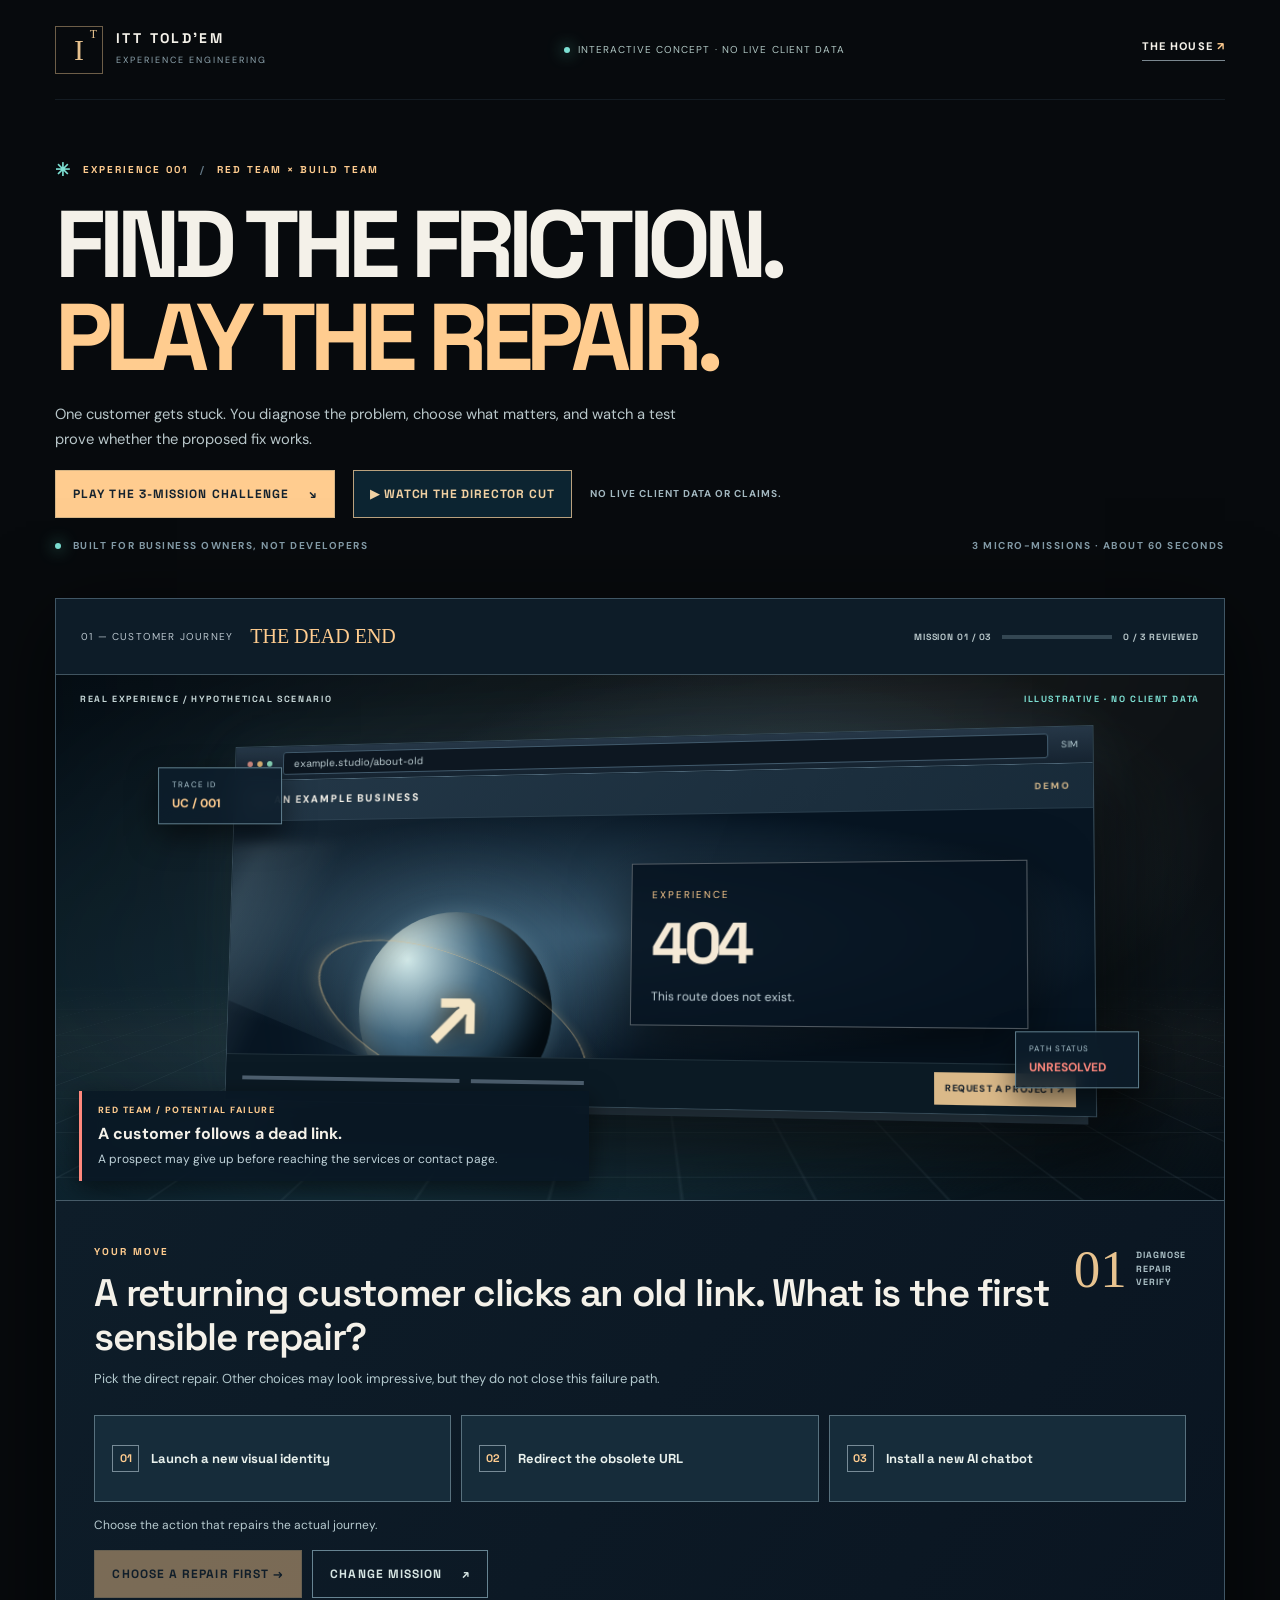
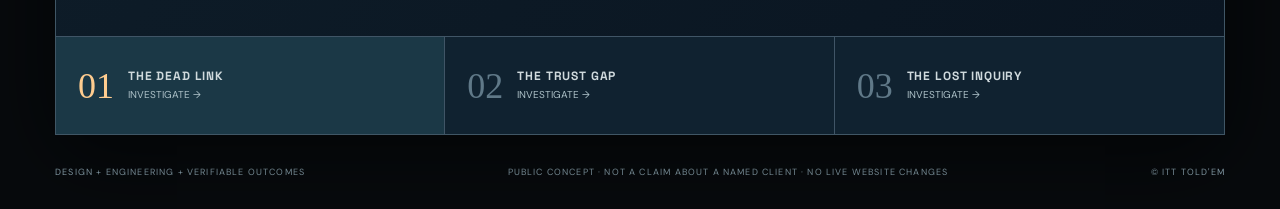
==== commit f8089b3f: "Improve Failure to Proof: cinematic director cut, testable mock assertions, receipts, mobile UX" ====
--- a/showcase/failure-to-proof/index.html
+++ b/showcase/failure-to-proof/index.html
@@ -4,7 +4,7 @@
 <meta charset="utf-8">
 <meta name="viewport" content="width=device-width,initial-scale=1">
 <meta name="theme-color" content="#050910">
-<meta name="description" content="A playable interactive experience showing how a business problem becomes a repair plan and a verifiable result.">
+<meta name="description" content="A 60-second interactive challenge: find the customer friction, choose the repair, and run real checks against simulated fixtures. Built by ITT TOLD’EM.">
 <title>Failure → Proof | ITT TOLD'EM</title>
 <link rel="preconnect" href="https://fonts.googleapis.com">
 <link rel="preconnect" href="https://fonts.gstatic.com" crossorigin>
@@ -33,6 +33,65 @@
 
 .hero-actions{display:flex;align-items:center;gap:18px;flex-wrap:wrap;margin-top:24px}.hero-actions button{font-size:12px}.hero-actions>span{font-size:10px;letter-spacing:.1em;color:#a3b8c0;font-weight:700}
 @media(max-width:540px){.hero-actions{margin-top:15px}.hero-actions button{width:100%;min-height:44px}.hero-actions>span{font-size:8px}.intro-footer{margin-top:18px}}
+
+
+/* 2026 release pass: meaning-first art direction and actual synthetic test evidence. */
+.intro{padding-top:clamp(32px,4.5vw,72px);padding-bottom:26px}
+.intro h1{font-size:clamp(40px,7.4vw,108px);max-width:1280px;margin-top:17px;margin-bottom:17px}
+.intro>p{max-width:650px}
+.hero-actions{margin-top:18px}
+.button-watch{display:inline-flex;align-items:center;justify-content:center;gap:9px;background:#0c2431;color:#f1d1a3;border:1px solid #baa27e;padding:13px 16px;font:800 11px 'Space Grotesk',sans-serif;letter-spacing:.07em;min-height:48px;transition:background .2s,box-shadow .2s}
+.button-watch:hover,.button-watch[aria-pressed=true]{background:#29495a;box-shadow:inset 0 0 0 1px #f1c889}
+.intro-footer{margin-top:20px}
+.simulation-stage{background:radial-gradient(ellipse at 64% 32%,#324e60aa,transparent 39%),radial-gradient(ellipse at 25% 110%,#112d3a,#03090f 83%)}
+.visual-orb{perspective:800px;filter:drop-shadow(0 0 50px #8ed3f33d);animation:float-object 6.3s ease-in-out infinite}
+.visual-orb .orb-core{background:radial-gradient(circle at 25% 24%,#d0e8e9,#41667d 37%,#081d2c 75%);box-shadow:inset -19px -18px 35px #000a,inset 13px 12px 23px #ffdfa624,0 0 20px #9ac1cc33}
+.mission-glyph{position:absolute;z-index:2;inset:0;display:grid;place-items:center;font:600 clamp(36px,6.8vw,99px) 'Space Grotesk',sans-serif;color:#f4e5c6;text-shadow:0 5px 24px #000b,0 0 17px #e6c58b66;transform:translateZ(38px)}
+.visual-scene[data-mission=trust] .orb-core{background:radial-gradient(circle at 25% 24%,#c7d3ef,#4a6787 37%,#111f40 75%)}
+.visual-scene[data-mission=lead] .orb-core{background:radial-gradient(circle at 25% 24%,#d4eadf,#456e65 37%,#081e25 75%)}
+.repaired .visual-orb .orb-core{background:radial-gradient(circle at 25% 24%,#dbfff2,#3d8375 37%,#102f38 75%);box-shadow:0 0 42px #8cd8c655,inset -18px -17px 30px #0009}
+.repaired .mission-glyph{color:#baf5d9}
+@keyframes float-object{50%{transform:translateY(-7px) rotate(3deg)}}
+.director-overlay[hidden],.test-log[hidden],.execution-plan[hidden]{display:none!important}
+.director-overlay{position:absolute;inset:0;z-index:11;background:linear-gradient(100deg,#02070cf5 0%,#07121cdb 28%,#03081150 70%,#03081112 100%);pointer-events:none;backdrop-filter:blur(1.2px)}
+.director-top{position:absolute;top:15px;left:20px;right:20px;display:flex;justify-content:space-between;gap:12px;color:#e8cb9d;font:800 10px 'Space Grotesk',sans-serif;letter-spacing:.15em}
+.director-message{position:absolute;top:31%;left:clamp(14px,3vw,44px);width:44%;text-shadow:0 7px 24px #000d}
+.director-message b{display:block;font:750 clamp(25px,3.4vw,52px)/1.07 'Space Grotesk',sans-serif;letter-spacing:-.04em;color:#f6ead7}
+.director-message p{margin-top:14px;font-size:clamp(12px,1.2vw,16px);color:#c3d8d7;line-height:1.6}
+.director-bar{position:absolute;bottom:0;left:0;right:0;height:5px;background:#3a4c56}
+.director-bar>div{background:var(--gold);width:0;height:100%}
+.director-overlay #directorStop{pointer-events:auto;position:absolute;bottom:19px;right:19px;border:1px solid #b4ac95;background:#0a1d29e8;color:#f2e3c7;padding:8px 13px;font-size:10px;font-weight:800}
+.test-log{list-style:none;display:grid;gap:7px;margin:14px 0;padding:0}
+.test-log li{border:1px solid #54727b;background:#0d2735;display:flex;align-items:start;gap:12px;padding:12px 13px;font-size:12px;color:#d8e4e4}
+.test-log li b{font:800 10px 'Space Grotesk',sans-serif;letter-spacing:.07em;color:var(--teal);min-width:38px}
+.test-log li[data-result=fail]{border-color:#b87974;background:#30212b}
+.test-log li[data-result=fail] b{color:#ffb7af}
+.execution-plan{margin-top:15px;padding:17px;border:1px solid #516a71;background:#102735}
+.execution-plan>strong{font-size:10px;color:#ebc48f;letter-spacing:.13em}
+.plan-grid{display:grid;grid-template-columns:repeat(3,minmax(0,1fr));gap:10px;margin-top:12px}
+.plan-grid>div{border-top:2px solid #a98e66;padding:9px;background:#162e39}
+.plan-grid>div:nth-child(2){border-top-color:#85b7bf}.plan-grid>div:nth-child(3){border-top-color:#8fd9b5}
+.plan-grid b{color:#e5ca9f;font-size:10px;letter-spacing:.08em}
+.plan-grid p{font-size:12px;color:#c4d6da;line-height:1.6;margin-top:6px}
+.plan-caveat{font-size:11px!important;color:#9fc1c7!important;margin:13px 0 0}
+.button-copy{margin-top:13px;border:1px solid #adc0c2;background:#152e3c;color:#f1dfc5;padding:11px 14px;font:800 11px 'Space Grotesk',sans-serif;letter-spacing:.07em;min-height:43px}
+.button-copy:disabled{opacity:.48;cursor:not-allowed}
+@media(max-width:700px){
+ .intro{padding-top:26px;padding-bottom:14px}
+ .intro h1{font-size:clamp(37px,9vw,68px);line-height:1.03}
+ .intro>p{font-size:13px;line-height:1.6}
+ .hero-actions button{width:100%;min-height:44px}
+ .hero-actions>span{display:none}
+ .intro-footer{margin-top:14px;padding-bottom:8px}
+ .director-message{top:25%;left:14px;width:56%}
+ .director-message b{font-size:clamp(21px,5.4vw,32px)}
+ .director-message p{font-size:11px}
+ .director-overlay #directorStop{bottom:39px;right:8px}
+ .plan-grid{grid-template-columns:1fr}
+ .plan-grid>div{padding:9px}
+ .plan-grid p{font-size:11px}
+}
+@media(prefers-reduced-motion:reduce){.visual-orb{animation:none!important}}
 </style>
 </head>
 <body>
@@ -44,9 +103,9 @@
 </header>
 <section class="intro">
  <div class="eyebrow"><span class="orbit">✳</span> EXPERIENCE 001 <span class="slash">/</span> RED TEAM × BUILD TEAM</div>
- <h1>DON'T JUST SHOW<br>THE PROBLEM.<br><em>MAKE THEM FEEL THE FIX.</em></h1>
- <p>Walk a simulated customer failure. Choose the repair. Watch the experience change. Then run the acceptance test a real business would need before release.</p>
- <div class="hero-actions"><button id="jumpToGame" class="button-primary">PLAY THE REPAIR CHALLENGE <span>↘</span></button><span>NOT A SLIDE DECK. A TESTABLE EXPERIENCE.</span></div>
+ <h1>FIND THE FRICTION.<br><em>PLAY THE REPAIR.</em></h1>
+ <p>One customer gets stuck. You diagnose the problem, choose what matters, and watch a test prove whether the proposed fix works.</p>
+ <div class="hero-actions"><button id="jumpToGame" class="button-primary">PLAY THE 3-MISSION CHALLENGE <span>↘</span></button><button id="watchDemo" class="button-watch" aria-pressed="false">▶ WATCH THE DIRECTOR CUT</button><span>NO LIVE CLIENT DATA OR CLAIMS.</span></div>
  <div class="intro-footer"><span><span class="pulse"></span> BUILT FOR BUSINESS OWNERS, NOT DEVELOPERS</span><span>3 MICRO-MISSIONS · ABOUT 60 SECONDS</span></div>
 </section>
 <section class="experience" aria-label="Interactive business-repair simulation">
@@ -63,14 +122,14 @@
     <div class="browser-chrome"><div class="dots"><i></i><i></i><i></i></div><div class="address" id="urlBox">example.studio/about-old</div><div class="padlock">SIM</div></div>
     <div class="browser-content">
      <div class="browser-brand"><span class="logo-box">A</span> AN EXAMPLE BUSINESS <span class="no-real">DEMO</span></div>
-     <div class="visual-scene" id="visualScene"><div class="shine"></div><div class="visual-orb" id="visualOrb"><div class="orb-core"></div><div class="orb-ring"></div></div><div class="film-beam"></div><div class="plate-small"><span>EXPERIENCE</span><strong id="screenHeading">404</strong><small id="screenSub">The page couldn't be found.</small></div></div>
+     <div class="visual-scene" id="visualScene"><div class="shine"></div><div class="visual-orb" id="visualOrb" aria-hidden="true"><div class="orb-core"></div><div class="orb-ring"></div><div id="missionGlyph" class="mission-glyph">↗</div></div><div class="film-beam"></div><div class="plate-small"><span>EXPERIENCE</span><strong id="screenHeading">404</strong><small id="screenSub">The page couldn't be found.</small></div></div>
      <div class="browser-foot"><div class="foot-line"></div><div class="foot-line short"></div><div class="foot-button" id="footButton">REQUEST A PROJECT ↗</div></div>
     </div>
    </div>
    <div class="artifact artifact-top" aria-hidden="true"><span>TRACE ID</span><strong>UC / 001</strong></div>
    <div class="artifact artifact-bottom" aria-hidden="true"><span>PATH STATUS</span><strong id="artifactState">BROKEN</strong></div>
   </div>
-  <div class="mission-callout" id="callout"><span class="callout-overline" id="calloutLabel">RED TEAM FINDS THE FRICTION</span><strong id="calloutTitle">A customer follows a dead link.</strong><p id="calloutBody">That journey ends before the buyer reaches the service or contact page.</p></div>
+  <div id="directorOverlay" class="director-overlay" hidden aria-live="polite"><div class="director-top"><span>◉ THE DIRECTOR CUT</span><span id="directorTime">00:00 / 00:20</span></div><div class="director-message"><b id="directorTitle">THE CUSTOMER HITS A WALL</b><p id="directorBody">Watch a repair move from proposal to mock acceptance evidence.</p></div><div class="director-bar"><div id="directorBar"></div></div><button id="directorStop" type="button">✕ EXIT CUT</button></div><div class="mission-callout" id="callout"><span class="callout-overline" id="calloutLabel">RED TEAM FINDS THE FRICTION</span><strong id="calloutTitle">A customer follows a dead link.</strong><p id="calloutBody">That journey ends before the buyer reaches the service or contact page.</p></div>
  </div>
  <div class="interaction">
   <div class="interaction-top"><div><span class="section-kicker">YOUR MOVE</span><h2 id="question">What would you do first?</h2><p id="guidance">Choose the action that directly addresses the customer failure.</p></div><div class="timer"><span>01</span><small>DIAGNOSE<br>REPAIR<br>VERIFY</small></div></div>
@@ -82,7 +141,7 @@
    <p id="outcomeDetail"></p>
    <div class="outcome-steps"><div><span>01</span><strong>PROBLEM</strong><p id="outcomeProblem"></p></div><div><span>02</span><strong>INTERVENTION</strong><p id="outcomeRepair"></p></div><div><span>03</span><strong>RELEASE GATE</strong><p id="outcomeTest"></p></div></div>
    <button id="runTest" class="button-proof">▶ SIMULATE ACCEPTANCE TEST</button>
-   <div id="testStatus" role="status" aria-live="polite"></div>
+   <div id="testStatus" role="status" aria-live="polite"></div><ol id="testLog" class="test-log" aria-label="Checks run against mock data" hidden></ol><div id="executionPlan" class="execution-plan" hidden><strong>HOW THIS REACHES PRODUCTION</strong><div class="plan-grid"><div><b>01 / OWNER</b><p id="planOwner"></p></div><div><b>02 / BUILD</b><p id="planBuild"></p></div><div><b>03 / RELEASE</b><p id="planRelease"></p></div></div><p class="plan-caveat">This preview tests local synthetic fixtures only. Actual outcomes require owner permission and verified production evidence.</p></div><button id="copyReceipt" class="button-copy" type="button" disabled>⌁ COPY TEST RECEIPT</button>
   </div>
  </div>
  <div class="mission-selector" id="missionSelector" aria-label="Select a mission"></div>
@@ -92,7 +151,7 @@
  <h2>THE REAL PRODUCT<br>ISN'T THE ANIMATION.<br><em>IT'S THE PROOF.</em></h2>
  <p>We trace where a customer journey might fail, design an appropriate response, and define the acceptance test before any real deployment. A live client's results require their approval and actual measurements.</p>
  <div class="conclusion-counters"><div><b>03</b><span>SIMULATED FAILURE PATHS</span></div><div><b>03</b><span>PROPOSED REMEDIATIONS</span></div><div><b>03</b><span>TESTABLE RELEASE GATES</span></div></div>
- <div class="conclusion-actions"><button class="button-primary" id="replay">REPLAY THE EXPERIENCE ↻</button><a class="button-secondary" href="https://ittoldem.com/" target="_blank" rel="noopener noreferrer">EXPLORE THE HOUSE ↗</a></div>
+ <div class="conclusion-actions"><button class="button-primary" id="replay">REPLAY THE EXPERIENCE ↻</button><button class="button-proof" id="shareSummary">COPY THE DEMO SUMMARY ↗</button><a class="button-secondary" href="https://ittoldem.com/" target="_blank" rel="noopener noreferrer">EXPLORE THE HOUSE ↗</a></div>
 </section>
 <footer class="footer"><span>DESIGN + ENGINEERING + VERIFIABLE OUTCOMES</span><span>PUBLIC CONCEPT · NOT A CLAIM ABOUT A NAMED CLIENT · NO LIVE WEBSITE CHANGES</span><span>© ITT TOLD'EM</span></footer>
 </main>
@@ -116,13 +175,135 @@
  {id:'trust',title:'THE TRUST CHECK',short:'THE TRUST GAP',category:'BROWSER SAFETY',url:'example.studio/security',status:'CHECK',sub:'Security settings need review.',callout:'A brand can look polished and still lack verified controls.',problem:'A site owner has not independently confirmed the browser and account security configuration.',friction:'A potential issue may go unnoticed while an untested change could break the site.',question:'Which action protects customers without assuming a breach?',options:[['Publicly announce the site was hacked','An unverified configuration finding is not evidence of compromise.'],['Review platform security and retest','Correct: use an authorized review and verify compatible controls.'],['Remove every security header','Disabling safeguards without an assessment would be counterproductive.']],right:1,repair:'Review HTTPS policies, administrative access, MFA and compatible browser defenses with the authorized site owner.',proof:'Compare before/after settings and verify that forms, video playback and sign-in still function.',check:['Authorized settings review','Stage compatible policy','Retest key customer flows'],fixedUrl:'example.studio/verified',fixedStatus:'REVIEW',fixedSub:'Controls evaluated; test record produced.',result:'A documented control review is ready for owner approval. No breach or certification claim is made.'},
  {id:'lead',title:'THE MISSING REPLY',short:'THE LOST INQUIRY',category:'SALES HANDOFF',url:'example.studio/contact',status:'SENT?',sub:'Receipt has not been verified.',callout:'A beautiful contact form means nothing without delivery.',problem:'A customer can submit a form but no confirmed test shows that the intended person receives it.',friction:'A qualified inquiry could remain unanswered without anyone knowing why.',question:'What would prove the contact pathway actually works?',options:[['Add a larger hero video','It may look better but does not establish message delivery.'],['Run a consented end-to-end test','Correct: follow a test inquiry from submission to inbox and acknowledgment.'],['Turn on autonomous pricing messages','Unverified automation creates additional business and privacy risk.']],right:1,repair:'Send an authorized synthetic inquiry, verify form routing and inbox receipt, then assign response ownership.',proof:'Record submission, actual destination inbox receipt and acknowledgment timestamps.',check:['Synthetic inquiry sent','Inbox receipt confirmed','Owner acknowledges'],fixedUrl:'example.studio/contact',fixedStatus:'RECEIPT',fixedSub:'Owner can verify a test inquiry.',result:'The intended handoff is demonstrated in a simulation. Actual delivery requires owner-authorized testing.'}
 ];
-const state={index:0,phase:'choose',picked:-1,completed:new Set(),testTimers:[]};
+const state={index:0,phase:'choose',picked:-1,completed:new Set(),testTimers:[],receipts:new Map(),director:{active:false,timers:[],interval:null,begin:0}};
 const number=n=>String(n).padStart(2,'0');
 function motion(target,vars){
  if(reduced||!gsap)return;
  gsap.fromTo(target,{opacity:0,y:12},{opacity:1,y:0,duration:.55,stagger:.07,ease:'power3.out',...vars});
 }
 function clearTimers(){state.testTimers.forEach(clearTimeout);state.testTimers=[]}
+
+/* The suite below checks deterministic local fixtures, never production services.
+   The same assertions can be challenged with an override in QA to prove that failure
+   paths do not award completion credits. */
+function runSyntheticChecks(id,override={}){
+ if(id==='route'){
+  const routes={old:{status:301,location:'/about'},current:{status:200},...override};
+  return [
+   {label:'Retired URL returns a permanent 301 redirect',pass:routes.old?.status===301},
+   {label:'Redirect points to the approved current path',pass:routes.old?.location==='/about'},
+   {label:'Destination loads without another redirect',pass:routes.current?.status===200}
+  ];
+ }
+ if(id==='trust'){
+  const config={httpsRedirect:true,ownerMFA:true,mediaLoads:true,contactWorks:true,...override};
+  return [
+   {label:'Mock site enforces an HTTPS redirect',pass:config.httpsRedirect===true},
+   {label:'Mock administrator requires MFA',pass:config.ownerMFA===true},
+   {label:'Mock contact form and video remain usable',pass:config.mediaLoads===true&&config.contactWorks===true}
+  ];
+ }
+ if(id==='lead'){
+  const mock={
+   submitted:{id:'DEMO-INQUIRY-001',consent:true},
+   inbox:{id:'DEMO-INQUIRY-001'},
+   acknowledged:{id:'DEMO-INQUIRY-001'},
+   ...override
+  };
+  return [
+   {label:'Synthetic inquiry was submitted with consent',pass:mock.submitted?.id==='DEMO-INQUIRY-001'&&mock.submitted?.consent===true},
+   {label:'Mock inbox contains the same inquiry identifier',pass:!!mock.submitted?.id&&mock.inbox?.id===mock.submitted.id},
+   {label:'Mock owner acknowledgment matches the inquiry',pass:!!mock.submitted?.id&&mock.acknowledged?.id===mock.submitted.id}
+  ];
+ }
+ throw Error('No synthetic suite for '+id);
+}
+function renderReceipt(receipt,fromReload=false){
+ if(!receipt)return;
+ $('testLog').replaceChildren();$('testLog').hidden=false;
+ receipt.checks.forEach(item=>{
+  const li=document.createElement('li');li.dataset.result=item.pass?'pass':'fail';
+  const badge=document.createElement('b');badge.textContent=item.pass?'PASS':'FAIL';
+  const label=document.createElement('span');label.textContent=item.label;li.append(badge,label);$('testLog').append(li);
+ });
+ $('testStatus').textContent=(receipt.status==='PASS'?'MOCK SUITE PASS':'MOCK SUITE FAIL')+' · deterministic local data only; never evidence of a live fix.';
+ $('copyReceipt').disabled=receipt.status!=='PASS';
+ if(fromReload)$('outcomeBadge').textContent='MOCK REVIEWED · NOT LIVE';
+}
+function formatReceipt(r){
+ return [
+  'ITT TOLD’EM / FAILURE → PROOF',
+  'DEMONSTRATION TEST RECEIPT — NOT A PRODUCTION AUDIT',
+  'Scenario: '+r.mission,
+  'Status: '+r.status,
+  'Started: '+r.startedAt,
+  'Finished: '+r.finishedAt,
+  'Fixture type: synthetic, deterministic, in-browser',
+  '',
+  ...r.checks.map((x,i)=>(i+1)+'. '+(x.pass?'PASS':'FAIL')+' — '+x.label),
+  '',
+  'No real website was modified, contacted or probed.',
+  'No real customer lead or security account was accessed.',
+  'Client authorization and actual live acceptance evidence remain required.'
+ ].join('\n');
+}
+async function copyText(value,button){
+ const original=button.textContent;
+ try{
+  if(!navigator.clipboard?.writeText)throw Error('Clipboard permission unavailable');
+  await navigator.clipboard.writeText(value);
+  button.textContent='COPIED ✓';
+ }catch(e){
+  const pane=document.createElement('textarea');pane.value=value;pane.setAttribute('aria-label','Select this plain-text receipt');pane.style.cssText='position:fixed;inset:10%;z-index:99;background:#071521;color:#eee5d6;padding:20px;border:2px solid #e1bd87;width:80%;height:70%';
+  document.body.appendChild(pane);pane.focus();pane.select();
+  button.textContent='SELECT & COPY FROM TEXT BOX';
+  const close=e=>{if(e.key==='Escape'){pane.remove();document.removeEventListener('keydown',close)}};document.addEventListener('keydown',close);
+ }
+ setTimeout(()=>{button.textContent=original},3000);
+}
+function directorCue(title,body){
+ $('directorTitle').textContent=title;$('directorBody').textContent=body;
+ if(gsap&&!reduced)gsap.fromTo('.director-message',{opacity:.18,y:20},{opacity:1,y:0,duration:.54,ease:'power3.out'});
+}
+function stopDirector(){
+ const d=state.director;
+ d.timers.forEach(clearTimeout);d.timers=[];
+ if(d.interval){clearInterval(d.interval);d.interval=null}
+ if(gsap)gsap.killTweensOf('#directorBar');
+ d.active=false;
+ $('directorOverlay').hidden=true;
+ $('watchDemo').setAttribute('aria-pressed','false');
+ $('watchDemo').textContent='▶ WATCH THE DIRECTOR CUT';
+}
+function startDirector(){
+ if(state.director.active){stopDirector();return}
+ stopDirector();
+ renderMission(0);
+ const d=state.director;d.active=true;d.begin=Date.now();
+ $('directorOverlay').hidden=false;$('watchDemo').setAttribute('aria-pressed','true');$('watchDemo').textContent='■ STOP DIRECTOR CUT';
+ $('directorBar').style.width='0%';$('directorTime').textContent='00:00 / 00:20';
+ directorCue('ONE BROKEN LINK. ONE INTERRUPTED JOURNEY.','A potential customer reaches a dead end before learning what the business offers.');
+ $('stage').scrollIntoView({behavior:reduced?'auto':'smooth',block:'center'});
+ if(gsap&&!reduced)gsap.fromTo('#directorBar',{width:'0%'},{width:'100%',duration:20,ease:'none'});
+ const timed=(ms,fn)=>{d.timers.push(setTimeout(()=>{if(d.active)fn()},ms))};
+ timed(3800,()=>directorCue('LOOK FOR THE ACTUAL FAILURE.','More animations and another chatbot will not repair a retired URL.'));
+ timed(6900,()=>{
+  choose(missions[0].right);revealRepair({skipScroll:true});
+  directorCue('ONE PRECISE INTERVENTION.','The proposed 301 redirect would preserve the buyer’s journey to approved content.');
+ });
+ timed(10600,()=>{
+  directorCue('NOW VERIFY THE CLAIM.','The local test harness checks that the redirect and destination work in a synthetic fixture.');
+  simulateTest();
+ });
+ timed(15100,()=>directorCue('A MOCK PASS IS NOT A CLIENT RESULT.','The real release would still need permission, deployment and documented browser testing.'));
+ timed(19500,()=>{stopDirector();$('outcome').scrollIntoView({behavior:reduced?'auto':'smooth',block:'start'})});
+ d.interval=setInterval(()=>{
+  if(!d.active)return;
+  const sec=Math.min(20,Math.floor((Date.now()-d.begin)/1000));
+  $('directorTime').textContent='00:'+String(sec).padStart(2,'0')+' / 00:20';
+ },300);
+}
+
 function renderMission(index){
  clearTimers();state.index=index;state.phase=state.completed.has(index)?'passed':'choose';state.picked=-1;
  const m=missions[index];
@@ -132,8 +313,9 @@
  $('artifactState').textContent='UNRESOLVED';$('artifactState').style.color='var(--red)';
  $('calloutLabel').textContent='RED TEAM / POTENTIAL FAILURE';$('calloutTitle').textContent=m.callout;$('calloutBody').textContent=m.friction;
  $('stageResult').textContent='ILLUSTRATIVE · NO CLIENT DATA';$('stage').classList.remove('repaired');$('browserArt').classList.remove('fixed');
+ $('missionGlyph').textContent={route:'↗',trust:'◇',lead:'✉'}[m.id];$('visualScene').dataset.mission=m.id;
  $('feedback').textContent='Choose the action that repairs the actual journey.';$('feedback').className='feedback';
- $('outcome').hidden=true;$('testStatus').textContent='';
+ $('outcome').hidden=true;$('testStatus').textContent='';$('testLog').replaceChildren();$('testLog').hidden=true;$('executionPlan').hidden=true;$('copyReceipt').disabled=true;
  $('runTest').disabled=false;$('runTest').textContent='▶ SIMULATE ACCEPTANCE TEST';
  $('advance').textContent='CHOOSE A REPAIR FIRST →';$('advance').disabled=true;
  const chooser=$('choices');chooser.replaceChildren();
@@ -165,12 +347,15 @@
   $('advance').disabled=true;$('advance').textContent='CHOOSE THE ACTUAL REPAIR →';
  }
 }
-function revealRepair({alreadyTested=false}={}){
+function revealRepair({alreadyTested=false,skipScroll=false}={}){
  const m=missions[state.index];state.phase=alreadyTested?'passed':'repair';
  $('outcome').hidden=false;$('outcomeProblem').textContent=m.problem;$('outcomeRepair').textContent=m.repair;$('outcomeTest').textContent=m.proof;
+ const releasePlans={route:['Approve the destination for retired URLs.','Configure redirect rules and update referencing links.','Check live 301→200, no loops, and mobile navigation.'],trust:['Authorize the platform/account review.','Stage compatible controls and role/MFA settings.','Retest browser policy, authentication, forms and media.'],lead:['Specify the receiving inbox and reply owner.','Verify form routing with a consented test inquiry.','Confirm actual receipt and acknowledgment times.']};
+ const plan=releasePlans[m.id];$('planOwner').textContent=plan[0];$('planBuild').textContent=plan[1];$('planRelease').textContent=plan[2];$('executionPlan').hidden=false;
  $('outcomeDetail').textContent='Here is the specific change and the proof required to release it. The example is simulated.';
  $('outcomeBadge').textContent=alreadyTested?'SIMULATED TEST REVIEWED':'PROPOSED · NOT DEPLOYED';
  $('urlBox').textContent=m.fixedUrl;$('screenHeading').textContent=m.fixedStatus;$('screenSub').textContent=m.fixedSub;
+ $('missionGlyph').textContent={route:'↪',trust:'◆',lead:'✓'}[m.id];
  $('artifactState').textContent='PROPOSED';$('artifactState').style.color='var(--gold)';
  $('calloutLabel').textContent='BUILD TEAM / PROPOSED REMEDIATION';$('calloutTitle').textContent='Now change only what matters.';$('calloutBody').textContent=m.repair;
  $('stageResult').textContent='AFTER / SIMULATION ONLY';$('browserArt').classList.add('fixed');$('stage').classList.add('repaired');
@@ -182,26 +367,51 @@
    gsap.fromTo('#screenHeading',{opacity:0,scale:.75,y:20},{opacity:1,scale:1,y:0,duration:.75,ease:'back.out(1.3)'});
    gsap.fromTo('#callout',{opacity:0,y:18},{opacity:1,y:0,duration:.65,ease:'power2.out'});
  }
- if(!alreadyTested){$('outcome').scrollIntoView({behavior:reduced?'auto':'smooth',block:'center'})}
+ if(alreadyTested){renderReceipt(state.receipts.get(state.index),true)}
+ if(!alreadyTested&&!skipScroll){$('outcome').scrollIntoView({behavior:reduced?'auto':'smooth',block:'center'})}
 }
 function simulateTest(){
  if(state.phase!=='repair')return;
- const m=missions[state.index];state.phase='testing';$('runTest').disabled=true;$('runTest').textContent='VALIDATING THE SCENARIO…';
- let idx=0;$('testStatus').textContent='Checking: '+m.check[idx]+' …';
- function step(){
-   idx++;
-   if(idx<m.check.length){$('testStatus').textContent='Checking: '+m.check[idx]+' …';state.testTimers.push(setTimeout(step,460))}
-   else{
+ const m=missions[state.index];state.phase='testing';
+ $('runTest').disabled=true;$('runTest').textContent='RUNNING MOCK FIXTURE CHECKS…';
+ $('testLog').hidden=false;$('testLog').replaceChildren();
+ $('copyReceipt').disabled=true;
+ const evaluations=runSyntheticChecks(m.id);
+ const receipt={mission:m.id,startedAt:new Date().toISOString(),checks:[],synthetic:true,liveChanges:false};
+ let idx=0;
+ const addCheck=()=>{
+  if(idx>=evaluations.length){
+   const allPassed=receipt.checks.every(c=>c.pass);
+   receipt.status=allPassed?'PASS':'FAIL';receipt.finishedAt=new Date().toISOString();
+   state.receipts.set(state.index,receipt);
+   if(allPassed){
     state.completed.add(state.index);state.phase='passed';
-    $('runTest').textContent='SIMULATED TEST REVIEWED ✓';$('testStatus').textContent='SIMULATED PASS — a real release requires actual deployment and owner-approved test evidence.';
-    $('outcomeBadge').textContent='SIMULATED PASS · NOT LIVE';$('artifactState').textContent='TESTED*';$('artifactState').style.color='var(--teal)';
-    $('calloutLabel').textContent='QA TEAM / RELEASE CONDITION';$('calloutTitle').textContent='A pass needs evidence.';$('calloutBody').textContent=m.proof;
+    $('runTest').textContent='MOCK FIXTURE PASSED ✓';
+    $('testStatus').textContent='MOCK PASS — synthetic local fixtures only. Live release requires authorized deployment and verification.';
+    $('outcomeBadge').textContent='MOCK PASS · NOT DEPLOYED';
+    $('artifactState').textContent='MOCK PASS';$('artifactState').style.color='var(--teal)';
+    $('calloutLabel').textContent='QA TEAM / EVIDENCE REQUIRED';
+    $('calloutTitle').textContent='The synthetic checks passed.';
+    $('calloutBody').textContent='The real-world release still needs owner approval and evidence: '+m.proof;
     $('advance').disabled=false;$('advance').textContent=state.completed.size===3?'OPEN THE FINAL DEBRIEF →':'NEXT MISSION →';
-    renderScore();refreshSelector();
-    if(gsap&&!reduced)gsap.fromTo('#outcomeBadge',{opacity:.15,scale:.88},{opacity:1,scale:1,duration:.6,ease:'back.out(1.3)'});
+    $('copyReceipt').disabled=false;renderScore();refreshSelector();
+    if(gsap&&!reduced)gsap.fromTo('#outcomeBadge',{opacity:.18,scale:.88},{opacity:1,scale:1,duration:.55,ease:'back.out(1.3)'});
+   }else{
+    state.phase='repair';$('runTest').disabled=false;$('runTest').textContent='↻ RETRY MOCK CHECKS';
+    $('testStatus').textContent='MOCK FAIL — at least one assertion failed. No completion credit was awarded.';
+    $('outcomeBadge').textContent='MOCK FAIL · INVESTIGATE';
    }
- }
- state.testTimers.push(setTimeout(step,550));
+   return;
+  }
+  const item=evaluations[idx++];receipt.checks.push(item);
+  const li=document.createElement('li');li.dataset.result=item.pass?'pass':'fail';
+  const badge=document.createElement('b');badge.textContent=item.pass?'PASS':'FAIL';
+  const label=document.createElement('span');label.textContent=item.label;
+  li.append(badge,label);$('testLog').append(li);
+  $('testStatus').textContent='Test '+idx+' of '+evaluations.length+': '+(item.pass?'pass':'fail')+' · mock only';
+  state.testTimers.push(setTimeout(addCheck,420));
+ };
+ state.testTimers.push(setTimeout(addCheck,240));
 }
 function renderScore(){
  $('scoreText').textContent=state.completed.size+' / 3 REVIEWED';
@@ -219,13 +429,17 @@
    }
  }
 }
-$('jumpToGame').addEventListener('click',()=>{$('stage').scrollIntoView({behavior:reduced?'auto':'smooth',block:'center'})});
+$('jumpToGame').addEventListener('click',()=>{stopDirector();$('stage').scrollIntoView({behavior:reduced?'auto':'smooth',block:'center'})});
+$('watchDemo').addEventListener('click',startDirector);
+$('directorStop').addEventListener('click',stopDirector);
+$('copyReceipt').addEventListener('click',()=>{const r=state.receipts.get(state.index);if(r)copyText(formatReceipt(r),$('copyReceipt'))});
+$('shareSummary').addEventListener('click',()=>{const summary='FAILURE → PROOF — ITT TOLD’EM interactive concept\n3 simulated customer failure paths · owner-authorized repair plans · deterministic local mock acceptance checks.\nNo real client website is modified and no sales increase is claimed.\n'+location.href;copyText(summary,$('shareSummary'))});
 $('advance').addEventListener('click',advance);
 $('runTest').addEventListener('click',simulateTest);
 $('skip').addEventListener('click',()=>renderMission((state.index+1)%3));
-$('replay').addEventListener('click',()=>{state.completed.clear();$('conclusion').hidden=true;renderMission(0);window.scrollTo({top:0,behavior:'smooth'})});
+$('replay').addEventListener('click',()=>{stopDirector();state.completed.clear();state.receipts.clear();$('conclusion').hidden=true;renderMission(0);window.scrollTo({top:0,behavior:'smooth'})});
 renderMission(0);
-window.__ITT_PUBLIC_DEMO__={getState:()=>({mission:state.index,phase:state.phase,completed:state.completed.size,publicConcept:true,actualClientChanges:false})};
+window.__ITT_PUBLIC_DEMO__={getState:()=>({mission:state.index,phase:state.phase,completed:state.completed.size,receipts:state.receipts.size,directorActive:state.director.active,publicConcept:true,actualClientChanges:false}),runSyntheticChecks,formatReceipt,startDirector,stopDirector};
 })();
 </script>
 </body></html>
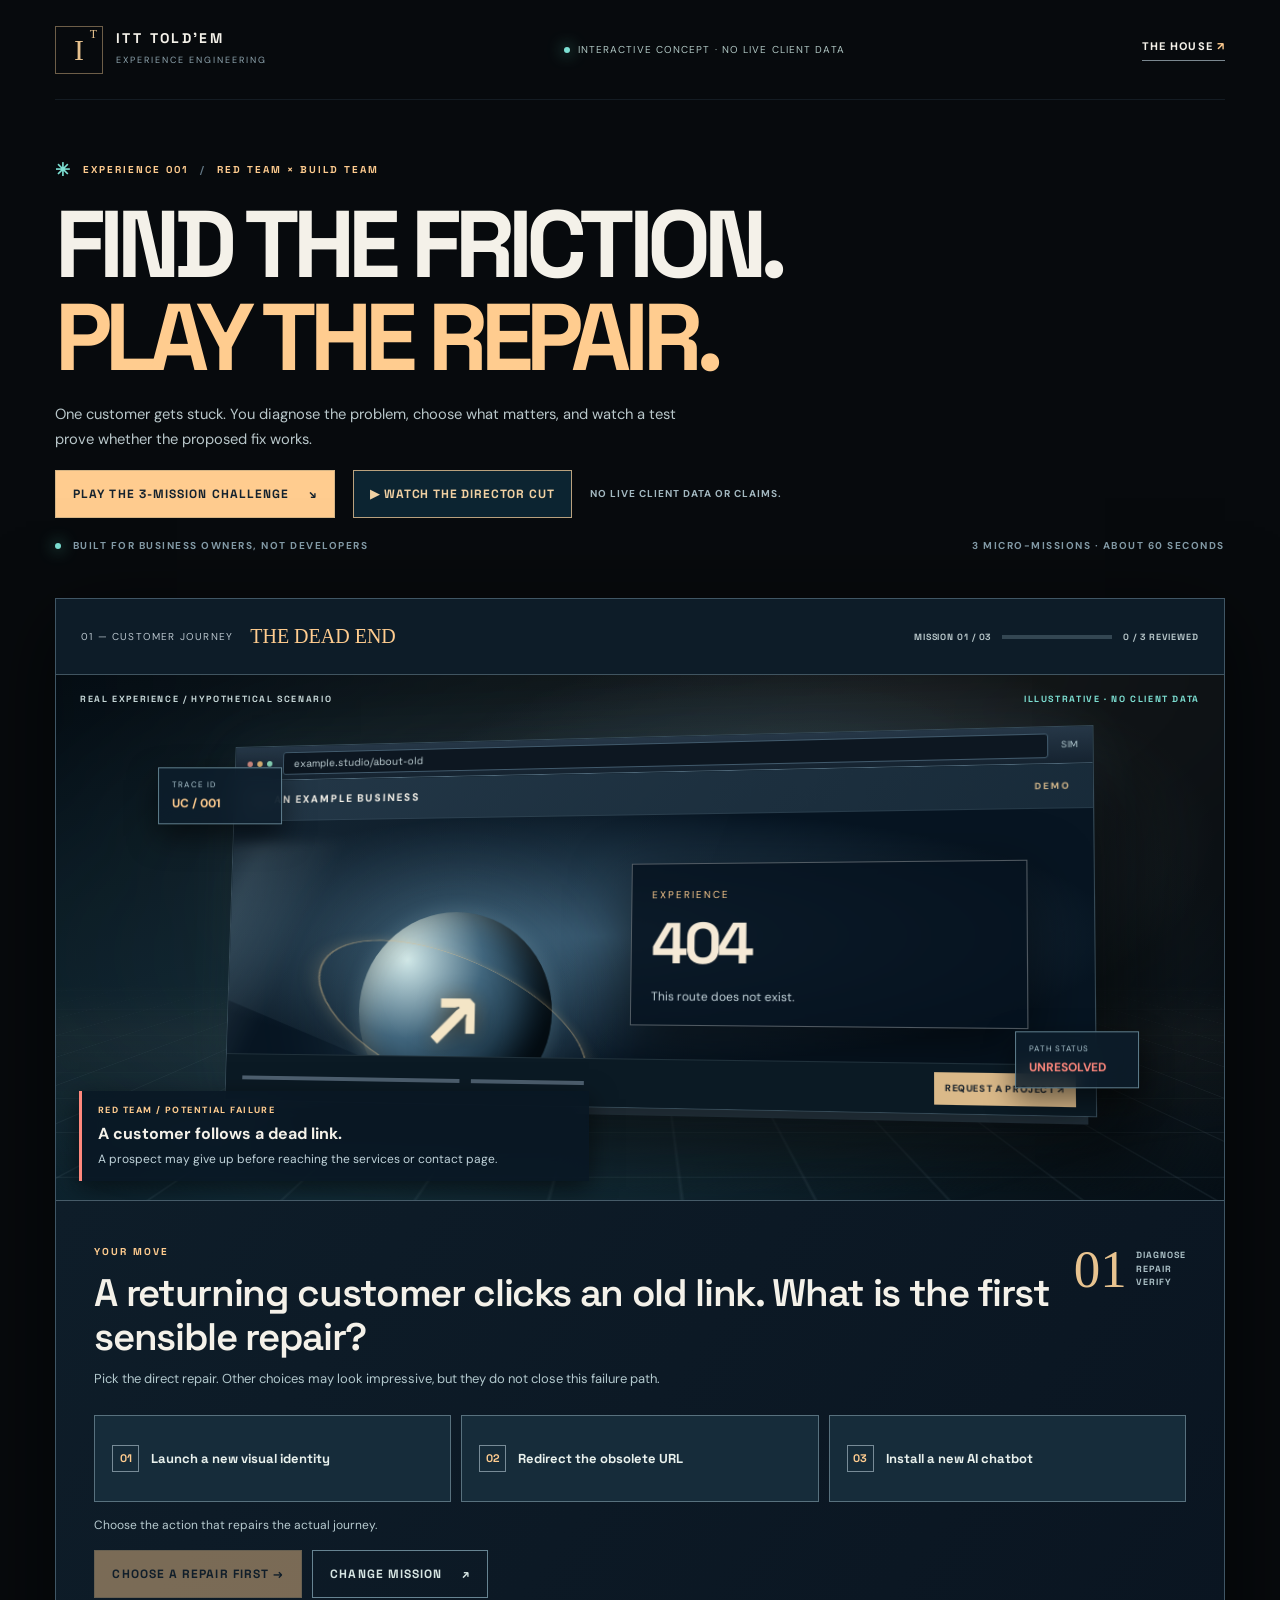
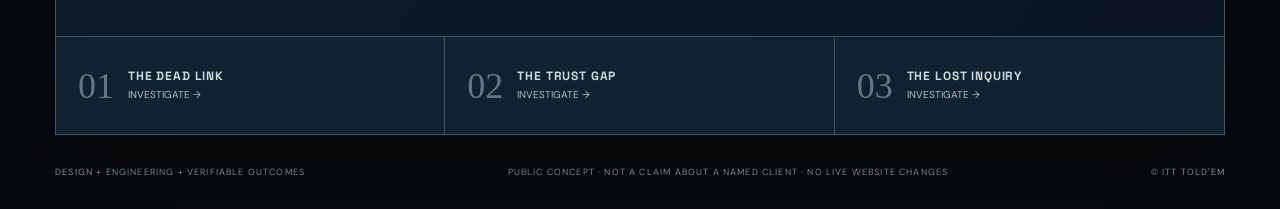
==== commit 28a24480: "Repair showcase director cancellation, accessibility navigation and copy dialog after 482-line adver" ====
--- a/showcase/failure-to-proof/index.html
+++ b/showcase/failure-to-proof/index.html
@@ -254,10 +254,31 @@
   await navigator.clipboard.writeText(value);
   button.textContent='COPIED ✓';
  }catch(e){
-  const pane=document.createElement('textarea');pane.value=value;pane.setAttribute('aria-label','Select this plain-text receipt');pane.style.cssText='position:fixed;inset:10%;z-index:99;background:#071521;color:#eee5d6;padding:20px;border:2px solid #e1bd87;width:80%;height:70%';
-  document.body.appendChild(pane);pane.focus();pane.select();
-  button.textContent='SELECT & COPY FROM TEXT BOX';
-  const close=e=>{if(e.key==='Escape'){pane.remove();document.removeEventListener('keydown',close)}};document.addEventListener('keydown',close);
+  // Browser clipboard permissions can be unavailable in embedded previews.
+  // Provide an explicit touch-accessible, keyboard-dismissable fallback.
+  const previous=document.activeElement;
+  const dialog=document.createElement('div');
+  dialog.setAttribute('role','dialog');dialog.setAttribute('aria-modal','true');
+  dialog.setAttribute('aria-label','Copy the mock test receipt');
+  dialog.style.cssText='position:fixed;inset:0;z-index:99;background:#02070de8;display:grid;place-items:center;padding:18px';
+  const panel=document.createElement('div');
+  panel.style.cssText='width:min(700px,100%);height:min(560px,90vh);display:flex;flex-direction:column;gap:12px;padding:18px;background:#0d2330;border:1px solid #e0c08c';
+  const heading=document.createElement('strong');heading.textContent='Select and copy the receipt';
+  const pane=document.createElement('textarea');pane.value=value;
+  pane.setAttribute('aria-label','Text of mock acceptance receipt');
+  pane.readOnly=true;
+  pane.style.cssText='width:100%;flex:1;min-height:130px;resize:none;background:#071521;color:#eee5d6;padding:14px;border:1px solid #8fa9ad;font:13px/1.5 monospace';
+  const closeButton=document.createElement('button');closeButton.type='button';
+  closeButton.textContent='CLOSE & RETURN TO EXPERIENCE';
+  closeButton.style.cssText='padding:12px;background:#dfbd8b;color:#0b1926;border:0;font-weight:800;min-height:44px';
+  const dismiss=()=>{document.removeEventListener('keydown',keyboard);dialog.remove();previous?.focus?.()};
+  const keyboard=e=>{if(e.key==='Escape'){e.preventDefault();dismiss()}else if(e.key==='Tab'){e.preventDefault();(document.activeElement===pane?closeButton:pane).focus()}};
+  closeButton.addEventListener('click',dismiss);
+  dialog.addEventListener('click',e=>{if(e.target===dialog)dismiss()});
+  document.addEventListener('keydown',keyboard);
+  panel.append(heading,pane,closeButton);dialog.append(panel);
+  document.body.appendChild(dialog);pane.focus();pane.select();
+  button.textContent='RECEIPT READY TO SELECT';
  }
  setTimeout(()=>{button.textContent=original},3000);
 }
@@ -274,6 +295,21 @@
  $('directorOverlay').hidden=true;
  $('watchDemo').setAttribute('aria-pressed','false');
  $('watchDemo').textContent='▶ WATCH THE DIRECTOR CUT';
+}
+function interruptDirectorForManualUse(){
+ if(!state.director.active)return;
+ stopDirector();
+ // Prevent a pending director-initiated synthetic test from awarding a result after exit.
+ if(state.phase==='testing'){
+  clearTimers();
+  state.phase='repair';
+  $('runTest').disabled=false;
+  $('runTest').textContent='▶ SIMULATE ACCEPTANCE TEST';
+  $('outcomeBadge').textContent='INTERRUPTED · NOT VERIFIED';
+  $('testStatus').textContent='Previous mock check canceled. Run the complete test to earn review credit.';
+  $('copyReceipt').disabled=true;
+  $('testLog').replaceChildren();
+ }
 }
 function startDirector(){
  if(state.director.active){stopDirector();return}
@@ -322,14 +358,14 @@
  m.options.forEach(([name],i)=>{
    const b=document.createElement('button');b.type='button';b.dataset.index=String(i);b.setAttribute('aria-pressed','false');
    const n=document.createElement('span');n.textContent=number(i+1);const t=document.createTextNode(name);b.append(n,t);
-   b.addEventListener('click',()=>choose(i));chooser.appendChild(b);
+   b.addEventListener('click',()=>{if(state.director.active)interruptDirectorForManualUse();choose(i)});chooser.appendChild(b);
  });
  $('missionSelector').replaceChildren();
  missions.forEach((mission,i)=>{
-  const b=document.createElement('button');b.type='button';b.setAttribute('aria-current',String(i===index));b.className=state.completed.has(i)?'complete':'';
+  const b=document.createElement('button');b.type='button';if(i===index)b.setAttribute('aria-current','step');else b.removeAttribute('aria-current');b.className=state.completed.has(i)?'complete':'';
   const numberEl=document.createElement('b');numberEl.textContent=state.completed.has(i)?'✓':number(i+1);
   const words=document.createElement('div');const h=document.createElement('strong');h.textContent=mission.short;const t=document.createElement('small');t.textContent=state.completed.has(i)?'SIMULATED ✓':'INVESTIGATE →';words.append(h,t);b.append(numberEl,words);
-  b.addEventListener('click',()=>{renderMission(i);document.getElementById('stage').scrollIntoView({behavior:'smooth',block:'center'})});
+  b.addEventListener('click',()=>{if(state.director.active)interruptDirectorForManualUse();renderMission(i);document.getElementById('stage').scrollIntoView({behavior:reduced?'auto':'smooth',block:'center'})});
   $('missionSelector').append(b);
  });
  renderScore();
@@ -383,7 +419,7 @@
   if(idx>=evaluations.length){
    const allPassed=receipt.checks.every(c=>c.pass);
    receipt.status=allPassed?'PASS':'FAIL';receipt.finishedAt=new Date().toISOString();
-   state.receipts.set(state.index,receipt);
+   state.receipts.set(state.index,receipt);state.testTimers=[];
    if(allPassed){
     state.completed.add(state.index);state.phase='passed';
     $('runTest').textContent='MOCK FIXTURE PASSED ✓';
@@ -420,23 +456,23 @@
 function refreshSelector(){document.querySelectorAll('#missionSelector button').forEach((b,i)=>{const finished=state.completed.has(i);b.classList.toggle('complete',finished);b.querySelector('b').textContent=finished?'✓':number(i+1);b.querySelector('small').textContent=finished?'SIMULATED ✓':'INVESTIGATE →'})}
 function advance(){
  if(state.phase==='choose'&&state.picked===missions[state.index].right)revealRepair();
- else if(state.phase==='repair')$('outcome').scrollIntoView({behavior:'smooth',block:'center'});
+ else if(state.phase==='repair')$('outcome').scrollIntoView({behavior:reduced?'auto':'smooth',block:'center'});
  else if(state.phase==='passed'){
-   if(state.completed.size===3){$('conclusion').hidden=false;$('conclusion').scrollIntoView({behavior:'smooth',block:'start'});if(gsap&&!reduced)gsap.fromTo('#conclusion',{opacity:0,y:45},{opacity:1,y:0,duration:.9})}
+   if(state.completed.size===3){$('conclusion').hidden=false;$('conclusion').scrollIntoView({behavior:reduced?'auto':'smooth',block:'start'});if(gsap&&!reduced)gsap.fromTo('#conclusion',{opacity:0,y:45},{opacity:1,y:0,duration:.9})}
    else{
     const next=missions.findIndex((_,i)=>!state.completed.has(i));
-    renderMission(next<0?0:next);$('stage').scrollIntoView({behavior:'smooth',block:'center'});
+    renderMission(next<0?0:next);$('stage').scrollIntoView({behavior:reduced?'auto':'smooth',block:'center'});
    }
  }
 }
 $('jumpToGame').addEventListener('click',()=>{stopDirector();$('stage').scrollIntoView({behavior:reduced?'auto':'smooth',block:'center'})});
 $('watchDemo').addEventListener('click',startDirector);
-$('directorStop').addEventListener('click',stopDirector);
+$('directorStop').addEventListener('click',interruptDirectorForManualUse);
 $('copyReceipt').addEventListener('click',()=>{const r=state.receipts.get(state.index);if(r)copyText(formatReceipt(r),$('copyReceipt'))});
 $('shareSummary').addEventListener('click',()=>{const summary='FAILURE → PROOF — ITT TOLD’EM interactive concept\n3 simulated customer failure paths · owner-authorized repair plans · deterministic local mock acceptance checks.\nNo real client website is modified and no sales increase is claimed.\n'+location.href;copyText(summary,$('shareSummary'))});
-$('advance').addEventListener('click',advance);
-$('runTest').addEventListener('click',simulateTest);
-$('skip').addEventListener('click',()=>renderMission((state.index+1)%3));
+$('advance').addEventListener('click',()=>{if(state.director.active)interruptDirectorForManualUse();advance()});
+$('runTest').addEventListener('click',()=>{if(state.director.active)interruptDirectorForManualUse();simulateTest()});
+$('skip').addEventListener('click',()=>{if(state.director.active)interruptDirectorForManualUse();renderMission((state.index+1)%3)});
 $('replay').addEventListener('click',()=>{stopDirector();state.completed.clear();state.receipts.clear();$('conclusion').hidden=true;renderMission(0);window.scrollTo({top:0,behavior:'smooth'})});
 renderMission(0);
 window.__ITT_PUBLIC_DEMO__={getState:()=>({mission:state.index,phase:state.phase,completed:state.completed.size,receipts:state.receipts.size,directorActive:state.director.active,publicConcept:true,actualClientChanges:false}),runSyntheticChecks,formatReceipt,startDirector,stopDirector};
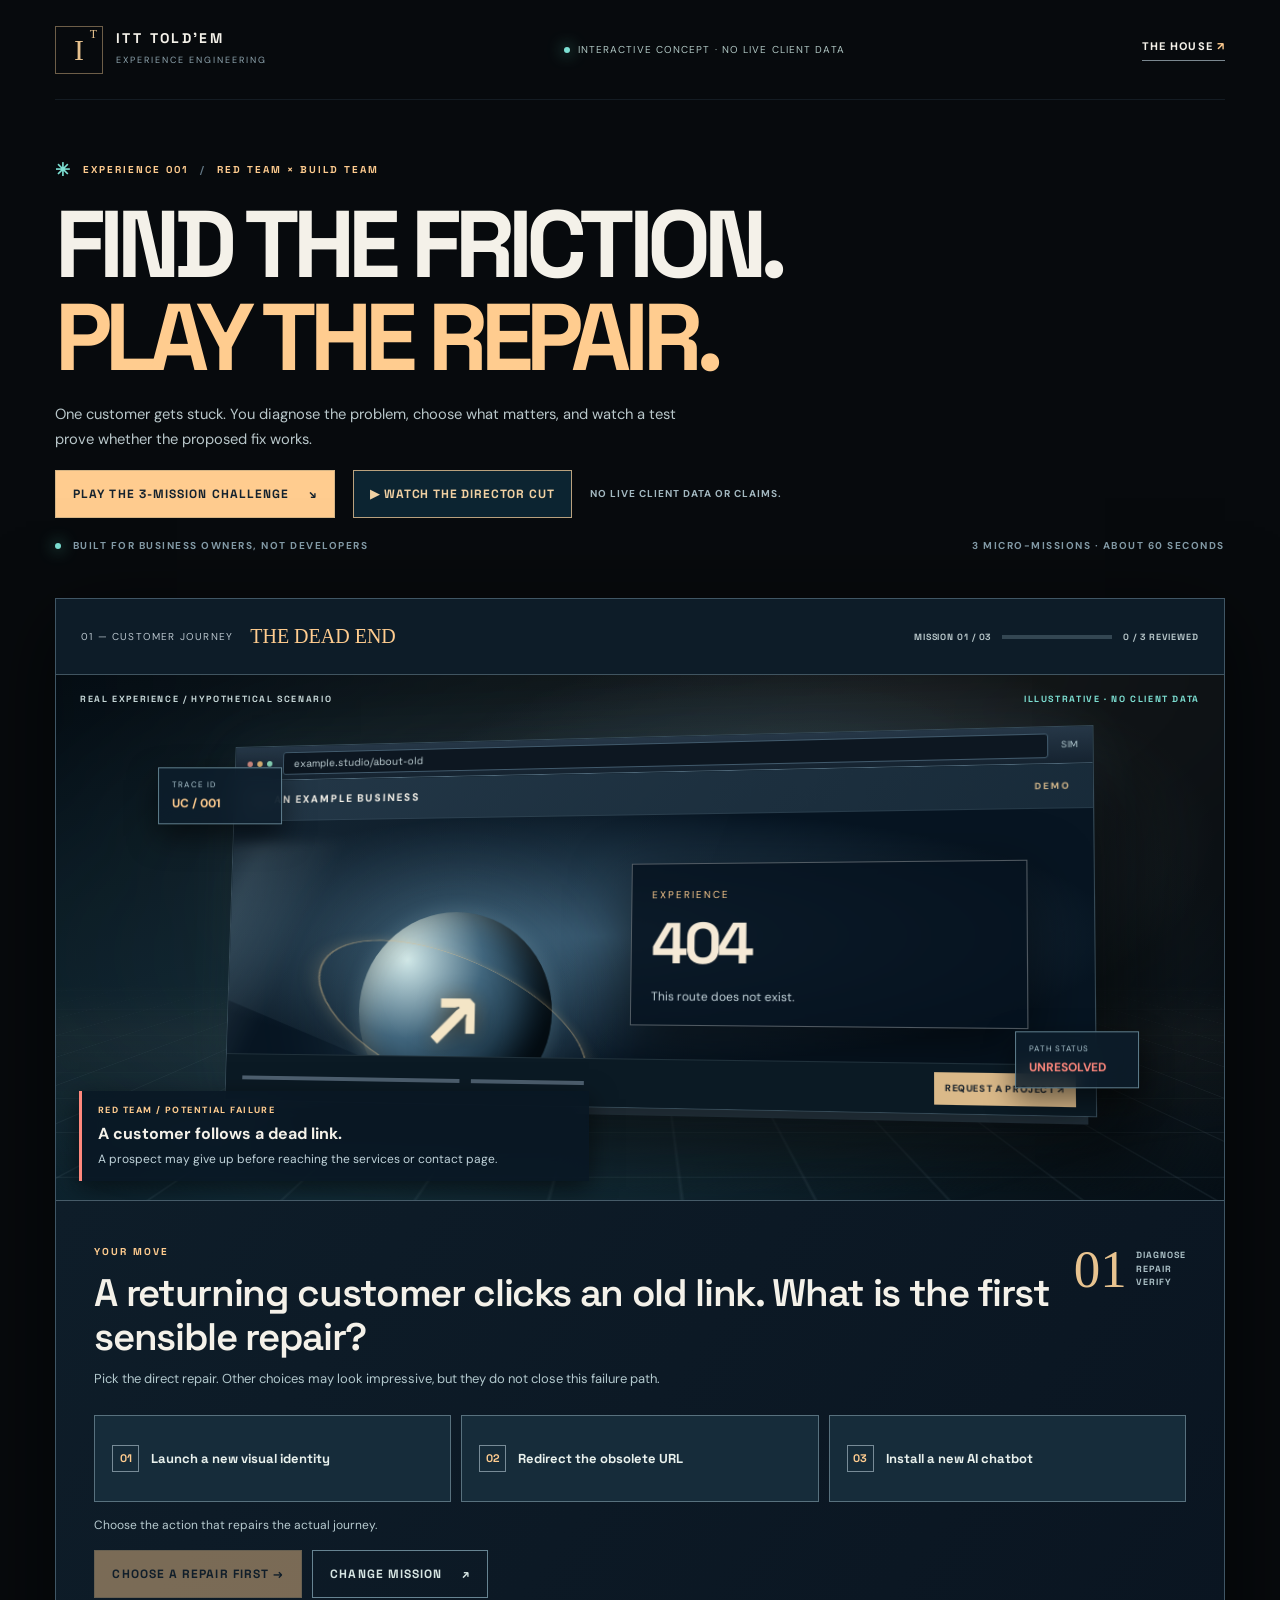
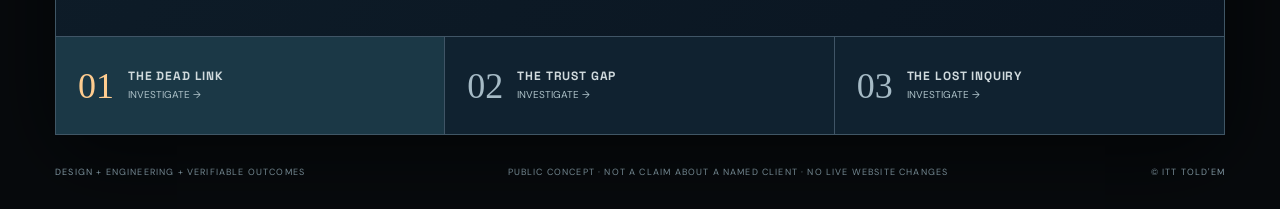
==== commit 05453359: "Close accessibility CSS audit: selected-state styling and mobile contrast" ====
--- a/showcase/failure-to-proof/index.html
+++ b/showcase/failure-to-proof/index.html
@@ -25,7 +25,7 @@
 .interaction{padding:clamp(18px,3vw,39px);background:linear-gradient(125deg,#0e1d29,#0a1521);border-top:1px solid #465b68}.interaction-top{display:flex;align-items:flex-start;justify-content:space-between;gap:24px}.interaction-top h2{font:600 clamp(23px,3vw,39px)/1.16 'Space Grotesk',sans-serif;letter-spacing:-.035em;margin:9px 0}.interaction-top p{font-size:13px;color:#b2c8cd;margin:0}.timer{display:flex;align-items:center;gap:9px}.timer span{font:53px Georgia,serif;color:#e8c38f}.timer small{font:700 9px/1.5 'Space Grotesk',sans-serif;letter-spacing:.11em;color:#acc1c7}.choices{display:grid;grid-template-columns:repeat(3,minmax(0,1fr));gap:10px;margin:25px 0 14px}.choices button{min-height:87px;text-align:left;padding:17px;border:1px solid #58717e;background:#162c3a;color:#e9f1ed;font:700 13px 'Space Grotesk',sans-serif;transition:background .18s,border-color .18s,transform .18s;display:flex;align-items:center;gap:12px}.choices button span{border:1px solid #778b97;width:27px;height:27px;display:grid;place-items:center;flex:none;color:var(--gold);font-size:11px}.choices button:hover{background:#203d4c;transform:translateY(-2px)}.choices button[aria-pressed=true]{background:#30464f;border-color:var(--gold);box-shadow:inset 0 0 0 1px #e4be8f}.choices button[aria-pressed=true] span{background:var(--gold);color:#19242e}
 .feedback{min-height:27px;color:#b8cbd0;font-size:12px}.feedback.warn{color:#ffc0aa}.feedback.good{color:#9ee6ce}.action-bar{display:flex;gap:10px;align-items:center;flex-wrap:wrap;margin-top:7px}.button-primary,.button-secondary,.button-proof{min-height:48px;padding:12px 17px;font:800 12px 'Space Grotesk',sans-serif;letter-spacing:.09em;border:1px solid #d6b585;background:var(--gold);color:#14222e;display:inline-flex;align-items:center;justify-content:space-between;gap:20px}.button-primary:disabled{opacity:.45;cursor:not-allowed}.button-secondary{background:transparent;border-color:#678492;color:#d6e5e3}
 .outcome{border-top:1px solid #496574;padding-top:22px;margin-top:24px}.outcome[hidden],.conclusion[hidden]{display:none}.outcome-header{display:flex;align-items:center;justify-content:space-between;gap:9px}.outcome-header #outcomeBadge{color:#ffcf96;border:1px solid #b69470;padding:4px 7px;font-size:9px;letter-spacing:.1em}.outcome>p{font-size:13px;color:#c5d6da}.outcome-steps{display:grid;grid-template-columns:repeat(3,minmax(0,1fr));gap:8px;margin:20px 0}.outcome-steps>div{border-left:2px solid var(--teal);background:#142836;padding:14px}.outcome-steps>div:nth-child(1){border-color:var(--red)}.outcome-steps>div:nth-child(2){border-color:var(--gold)}.outcome-steps span{font:21px Georgia,serif;color:var(--gold);display:block}.outcome-steps strong{display:block;font-size:10px;letter-spacing:.13em;margin:4px 0 7px}.outcome-steps p{font-size:12px;color:#c0d2d8;margin:0;line-height:1.6}.button-proof{background:#172e3b;color:#caefe4;border-color:#77cbb5}.button-proof:disabled{opacity:.6;cursor:wait}#testStatus{color:#a1dbd3;font-size:12px;margin-top:10px;min-height:18px}
-.mission-selector{display:grid;grid-template-columns:repeat(3,minmax(0,1fr));gap:0;border-top:1px solid #405566;background:#102230}.mission-selector button{background:transparent;border:0;border-right:1px solid #405566;min-height:97px;padding:18px 22px;text-align:left;color:#d0dadd;display:flex;align-items:center;gap:14px}.mission-selector button:last-child{border:0}.mission-selector button[aria-current=true]{background:#1b3846}.mission-selector b{font:36px Georgia,serif;color:#607988}.mission-selector button[aria-current=true] b,.mission-selector button.complete b{color:var(--gold)}.mission-selector button.complete b{color:var(--teal)}.mission-selector strong{display:block;font:700 12px 'Space Grotesk',sans-serif;letter-spacing:.07em}.mission-selector small{display:block;font-size:10px;color:#adc1c8;margin-top:3px}
+.mission-selector{display:grid;grid-template-columns:repeat(3,minmax(0,1fr));gap:0;border-top:1px solid #405566;background:#102230}.mission-selector button{background:transparent;border:0;border-right:1px solid #405566;min-height:97px;padding:18px 22px;text-align:left;color:#d0dadd;display:flex;align-items:center;gap:14px}.mission-selector button:last-child{border:0}.mission-selector button[aria-current=step]{background:#1b3846}.mission-selector b{font:36px Georgia,serif;color:#a6bbc6}.mission-selector button[aria-current=step] b,.mission-selector button.complete b{color:var(--gold)}.mission-selector button.complete b{color:var(--teal)}.mission-selector strong{display:block;font:700 12px 'Space Grotesk',sans-serif;letter-spacing:.07em}.mission-selector small{display:block;font-size:10px;color:#adc1c8;margin-top:3px}
 .conclusion{text-align:center;padding:clamp(55px,9vw,118px) 25px 85px;background:radial-gradient(ellipse at center,#162d37,#070b0e 75%)}.conclusion-icon{font-size:44px;color:var(--gold)}.conclusion h2{font:700 clamp(33px,5.4vw,75px)/1.05 'Space Grotesk',sans-serif;letter-spacing:-.06em;margin:15px 0 20px}.conclusion h2 em{font-style:normal;color:var(--gold)}.conclusion>p{max-width:730px;margin:0 auto;color:#c0d3d6;font-size:15px}.conclusion-counters{display:grid;grid-template-columns:repeat(3,1fr);max-width:820px;gap:12px;margin:42px auto}.conclusion-counters>div{border:1px solid #49606b;background:#142732;padding:18px}.conclusion-counters b{font:42px Georgia,serif;color:var(--gold);display:block}.conclusion-counters span{font-size:10px;letter-spacing:.1em;color:#b6c9d0}.conclusion-actions{display:flex;justify-content:center;gap:12px;flex-wrap:wrap}.footer{padding:30px 0;display:flex;justify-content:space-between;gap:18px;flex-wrap:wrap;color:#91aab6;font-size:9px;letter-spacing:.13em}
 @media(max-width:800px){.build-status{display:none}.intro h1{font-size:clamp(43px,8vw,68px)}.scene-container{width:91%}.plate-small{width:52%;right:2%}.visual-orb{left:6%;width:30vw;height:30vw}.simulation-stage{height:490px}.choices{grid-template-columns:1fr}.choices button{min-height:62px}.outcome-steps{grid-template-columns:1fr}.mission-selector button{padding:12px}.mission-selector b{font-size:23px}.mission-selector strong{font-size:10px}.mission-callout{left:13px;right:13px}}
 @media(max-width:540px){.shell{padding:0 10px}.mast{height:74px;padding:0 5px}.identity b{font-size:10px}.identity small{font-size:8px;letter-spacing:.1em}.emblem{width:35px;height:35px;font-size:22px}.site-link{font-size:9px}.intro{padding:38px 5px 22px}.intro h1{font-size:clamp(37px,10.6vw,60px);line-height:1.03}.intro>p{font-size:13px}.intro-footer{margin-top:27px;font-size:8px;line-height:1.7}.experience-toolbar{min-height:67px;padding:10px}.exp-label{gap:5px;display:grid}.exp-label>span{font-size:8px}.exp-label b{font-size:16px}.tracking{gap:6px;font-size:8px}.tracking .progress-rail{width:38px}.simulation-stage{height:365px}.left-stage-label,.right-stage-label{font-size:7px;top:11px}.left-stage-label{left:9px}.right-stage-label{right:9px}.scene-container{height:81%;top:47%;width:91%}.glass-browser{transform:rotateY(-5deg) rotateX(2deg);height:80%}.browser-chrome{height:25px;padding:0 5px}.browser-content{height:calc(100% - 25px)}.browser-brand{height:31px;padding:0 8px;font-size:8px}.browser-foot{height:38px;padding:0 6px}.visual-scene{height:calc(100% - 69px)}.visual-orb{width:160px;height:160px;left:-5%;top:10%}.plate-small{top:18%;width:63%;right:3%;padding:9px}.plate-small strong{font-size:34px}.plate-small span,.plate-small small{font-size:8px}.foot-button{font-size:7px;padding:5px}.artifact{min-width:69px;padding:5px}.artifact span{font-size:6px}.artifact strong{font-size:8px}.artifact-top{left:-1%;top:10%}.artifact-bottom{right:-2%;bottom:10%}.mission-callout{bottom:8px;padding:10px 11px}.callout-overline{font-size:8px}.mission-callout strong{font-size:12px}.mission-callout p{font-size:10px}.interaction{padding:16px 12px}.interaction-top h2{font-size:24px}.interaction-top p{font-size:11px}.timer span{font-size:36px}.timer small{display:none}.choices{margin:16px 0 11px}.choices button{font-size:12px;padding:12px}.action-bar button{width:100%}.outcome-header{align-items:start}.outcome-steps{gap:5px}.mission-selector button{display:grid;gap:4px;padding:10px 6px;min-height:78px}.mission-selector b{font-size:20px}.mission-selector strong{font-size:9px}.mission-selector small{font-size:8px}.conclusion-counters{gap:5px}.conclusion-counters b{font-size:30px}.conclusion-counters span{font-size:8px}.conclusion-actions a,.conclusion-actions button{width:100%}}
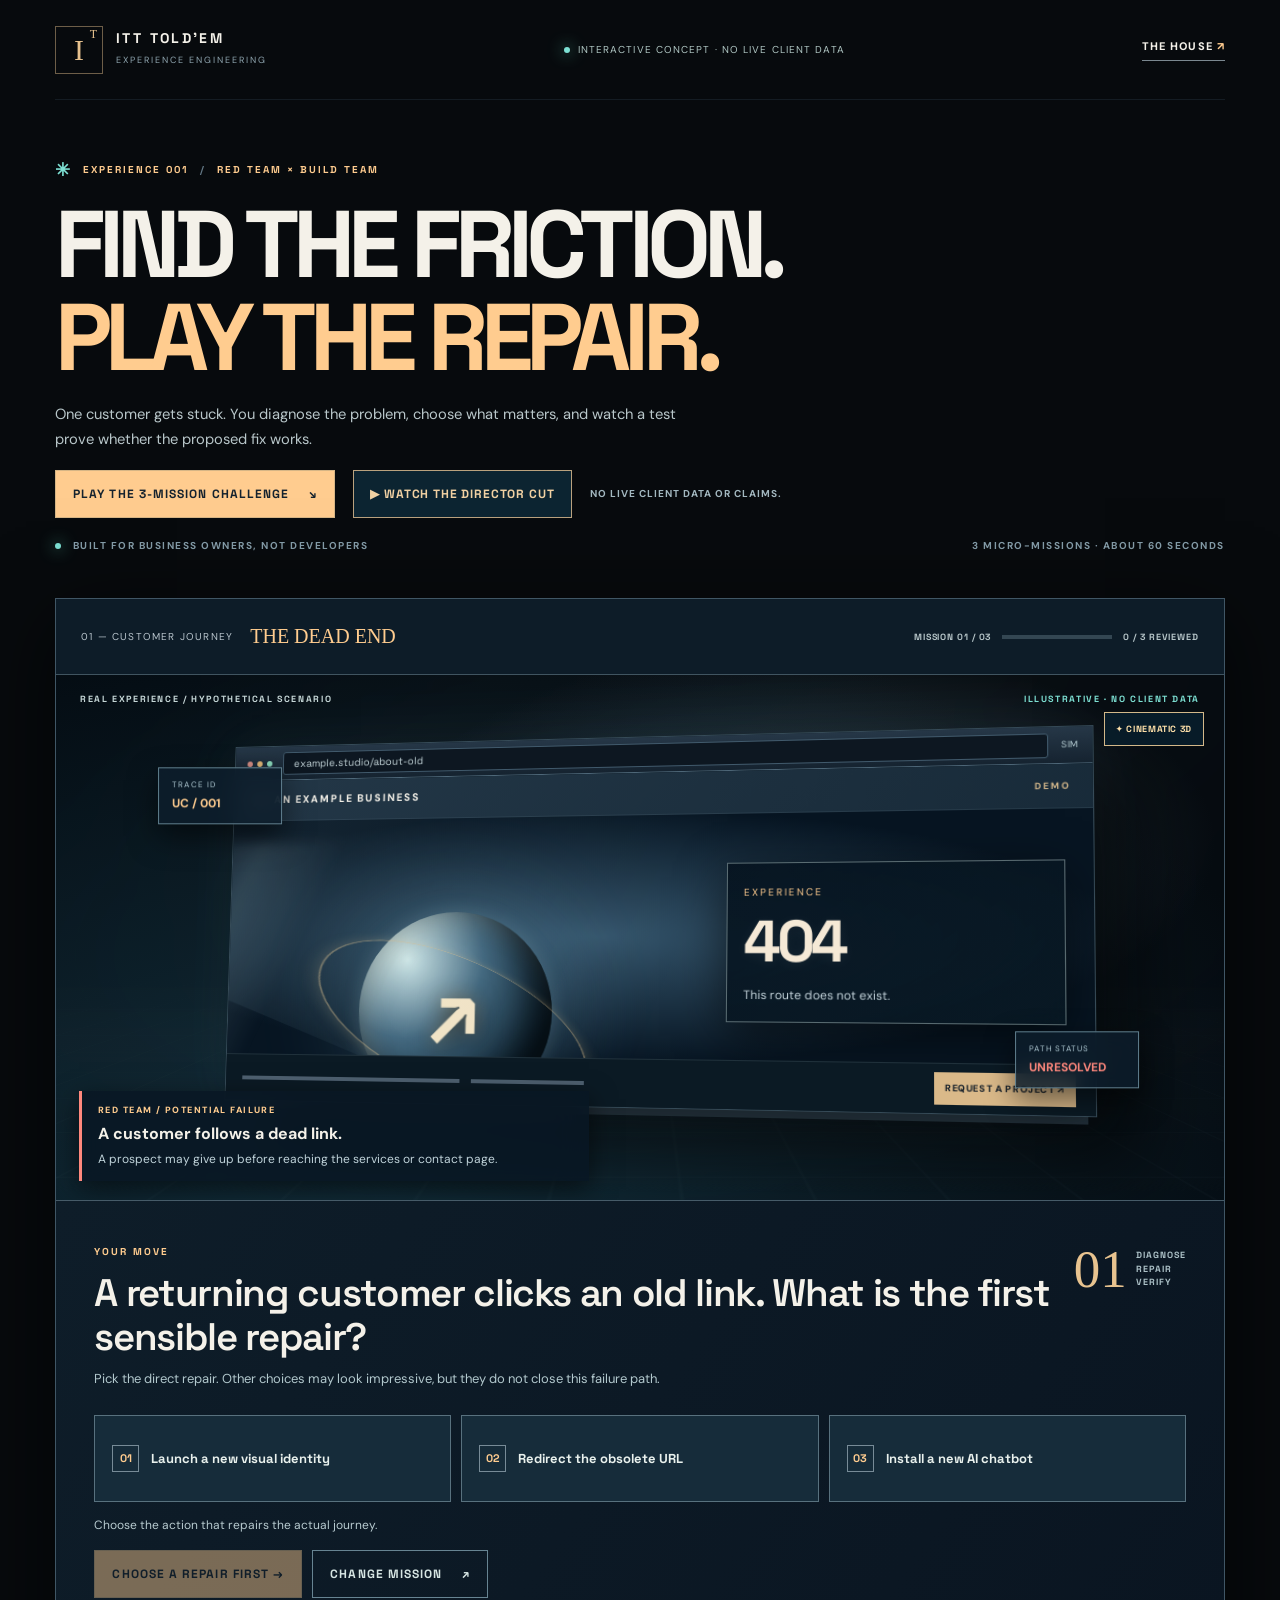
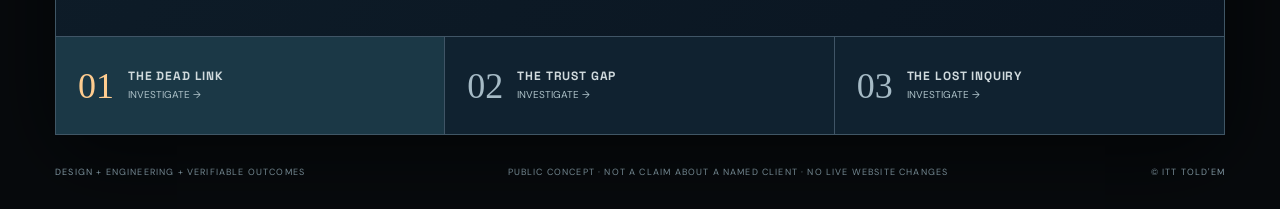
==== commit e15c1fda: "Add optional physically inspired WebGL2 studio and nonblocking typography, preserving Lite performan" ====
--- a/showcase/failure-to-proof/index.html
+++ b/showcase/failure-to-proof/index.html
@@ -8,7 +8,8 @@
 <title>Failure → Proof | ITT TOLD'EM</title>
 <link rel="preconnect" href="https://fonts.googleapis.com">
 <link rel="preconnect" href="https://fonts.gstatic.com" crossorigin>
-<link href="https://fonts.googleapis.com/css2?family=DM+Sans:wght@400;500;600;700;800&family=Space+Grotesk:wght@400;500;600;700&display=swap" rel="stylesheet">
+<link href="https://fonts.googleapis.com/css2?family=DM+Sans:wght@400;500;600;700;800&family=Space+Grotesk:wght@400;500;600;700&display=swap" rel="stylesheet" media="print" onload="this.media='all'">
+<noscript><link href="https://fonts.googleapis.com/css2?family=DM+Sans:wght@400;500;600;700;800&family=Space+Grotesk:wght@400;500;600;700&display=swap" rel="stylesheet"></noscript>
 <style>
 :root{--bg:#070a0d;--cream:#f4f1e9;--muted:#9aadb7;--dim:#70838c;--gold:#ffcc8f;--teal:#7de0d3;--red:#ff887d;--surface:#0e1820;--edge:#334553}*{box-sizing:border-box}
 html{background:var(--bg);scroll-behavior:smooth}body{margin:0;color:var(--cream);font:14px/1.6 'DM Sans',system-ui,sans-serif;overflow-x:hidden}button,a{font:inherit}button{cursor:pointer}a{color:inherit;text-decoration:none}
@@ -92,6 +93,31 @@
  .plan-grid p{font-size:11px}
 }
 @media(prefers-reduced-motion:reduce){.visual-orb{animation:none!important}}
+
+/* Low-cost cinematic background. The existing functional mock browser stays legible in front. */
+.simulation-stage>.spatial-render{z-index:0;pointer-events:none}
+.simulation-stage>.stage-grid{z-index:1;opacity:.26}
+.simulation-stage>.stage-fog{z-index:1;opacity:.32}
+.simulation-stage>.scene-container{z-index:2}
+.simulation-stage .mission-callout{z-index:5}
+@media(prefers-reduced-motion:reduce){.simulation-stage>.stage-grid{opacity:.48}.simulation-stage>.stage-fog{opacity:1}}
+
+/* The physically inspired GPU scene replaces only the illustration inside the browser,
+   never its factual text, action controls, accessibility tree, or CSS fallback. */
+.visual-scene>.spatial-render{position:absolute;inset:0;width:100%;height:100%;z-index:0;pointer-events:none}
+.visual-scene .plate-small{z-index:3}
+.visual-scene .visual-orb{z-index:1}
+.visual-scene .shine,.visual-scene .film-beam{z-index:2;pointer-events:none}
+
+/* Explicit high-fidelity choice: zero WebGL work on default and data-saving path. */
+.quality-toggle{position:absolute;z-index:9;right:20px;top:37px;border:1px solid #d3b889;background:#091e2cdd;color:#ffe1aa;padding:7px 11px;font:800 9px 'Space Grotesk',system-ui,sans-serif;letter-spacing:.07em;min-height:34px;backdrop-filter:blur(7px)}
+.quality-toggle[aria-pressed=true]{border-color:#79d6c1;color:#c2f1e4;background:#13372fdb}
+.quality-toggle:disabled{opacity:.7;cursor:not-allowed}
+@media(max-width:540px){.quality-toggle{top:26px;right:9px;padding:5px 8px;min-height:29px;font-size:8px}}
+/* Show actual 3D material, not a full-width text plate disguising the rendering. */
+.visual-scene .plate-small{right:3%;width:37%;padding:16px;background:linear-gradient(145deg,#061420eb,#091924d9);border:1px solid #9eb3b48c;box-shadow:0 14px 45px #0008}
+.visual-scene .plate-small strong{text-shadow:0 2px 14px #ffffff10}
+@media(max-width:540px){.visual-scene .plate-small{width:46%;right:3%;padding:9px;top:17%}}
 </style>
 </head>
 <body>
@@ -114,6 +140,7 @@
   <div class="tracking"><span id="missionCounter">MISSION 01 / 03</span><span class="progress-rail"><span id="progressFill"></span></span><span id="scoreText">0 / 3 REVIEWED</span></div>
  </div>
  <div class="simulation-stage" id="stage">
+  <button id="qualityToggle" class="quality-toggle" type="button" aria-pressed="false" title="Enable optional real-time 3D studio rendering">✦ CINEMATIC 3D</button>
   <div class="stage-fog" aria-hidden="true"></div><div class="stage-grid" aria-hidden="true"></div>
   <div class="left-stage-label">REAL EXPERIENCE / HYPOTHETICAL SCENARIO</div>
   <div class="right-stage-label" id="stageResult">SIMULATION RUNNING</div>
@@ -478,4 +505,161 @@
 window.__ITT_PUBLIC_DEMO__={getState:()=>({mission:state.index,phase:state.phase,completed:state.completed.size,receipts:state.receipts.size,directorActive:state.director.active,publicConcept:true,actualClientChanges:false}),runSyntheticChecks,formatReceipt,startDirector,stopDirector};
 })();
 </script>
+<script>/* ITT cinematic studio — additive, no network, WebGL2 with CSS fallback.
+   An actual analytic 3D render, not a claim of photogrammetry or live client assets.
+   Quality auto-scales; stops offscreen; respects reduced motion/data usage.
+*/
+(()=>{
+'use strict';
+const stage=document.getElementById('stage');
+const surface=document.getElementById('visualScene');
+const cssOrb=document.getElementById('visualOrb');
+if(!stage||!surface)return;
+const toggle=document.getElementById('qualityToggle');
+if(!toggle)return;
+let lifecycle=null,initialized=false;
+const reduced=matchMedia('(prefers-reduced-motion: reduce)').matches;
+const saveData=!!navigator.connection?.saveData;
+const metrics={mode:'css-fallback',backend:'none',drawnFrames:0,avgIntervalMs:null,quality:0,reducedMotion:reduced,saveData,active:false,resolution:null,error:null};
+window.__ITT_VISUAL_METRICS__=metrics;
+if(reduced||saveData){
+ metrics.error=reduced?'reduced-motion requested':'save-data requested';
+ toggle.disabled=true;toggle.textContent=reduced?'LITE · REDUCED MOTION':'LITE · DATA SAVER';return;
+}
+let gl=null,canvas=null,program=null;
+function initialize(){
+try{
+ canvas=document.createElement('canvas');canvas.className='spatial-render';
+ canvas.setAttribute('aria-hidden','true');
+ canvas.style.cssText='position:absolute;inset:0;width:100%;height:100%;z-index:0;pointer-events:none;opacity:0;transition:opacity .65s ease';
+ surface.insertBefore(canvas,surface.firstChild);
+ gl=canvas.getContext('webgl2',{antialias:false,alpha:false,depth:false,stencil:false,preserveDrawingBuffer:false,powerPreference:'low-power'});
+ if(!gl)throw Error('WebGL2 unavailable');
+ const vertex='#version 300 es\nprecision highp float;\nvoid main(){vec2 p=vec2((gl_VertexID<<1)&2,gl_VertexID&2);gl_Position=vec4(p*2.-1.,0.,1.);}';
+ const frag="#version 300 es\nprecision highp float;\nout vec4 fragColor;\nuniform vec2 uResolution;\nuniform float uTime,uRepaired,uScene;\nuniform vec2 uPointer;\n#define STEPS 54\n#define MAX_DIST 24.\nfloat sdBox(vec3 p,vec3 b){vec3 q=abs(p)-b;return length(max(q,0.))+min(max(q.x,max(q.y,q.z)),0.);}\nfloat sdTorus(vec3 p,vec2 t){return length(vec2(length(p.xy)-t.x,p.z))-t.y;}\nvec2 nearest(vec2 a,vec2 b){return a.x<b.x?a:b;}\nvec2 world(vec3 p){\n vec2 d=vec2(p.y+1.58,1.);\n d=nearest(d,vec2(sdBox(p-vec3(0.,3.2,4.),vec3(9.,.09,12.)),2.));\n d=nearest(d,vec2(sdBox(p-vec3(0.,-.10,7.2),vec3(9.,3.,.13)),2.));\n vec3 side=p;side.x=abs(side.x)-3.4;\n d=nearest(d,vec2(sdBox(side-vec3(0.,.55,3.0),vec3(.16,2.1,.24)),3.));\n d=nearest(d,vec2(sdBox(side-vec3(0.,2.2,3.0),vec3(.42,.09,1.8)),3.));\n vec3 q=p-vec3(-.73,-.16,1.35);\n d=nearest(d,vec2(length(q)-.86,4.));\n d=nearest(d,vec2(sdTorus(q,vec2(1.12,.073)),5.));\n q.xz=mat2(.79,-.613,.613,.79)*q.xz;\n d=nearest(d,vec2(sdTorus(q,vec2(1.21,.031)),6.));\n d=nearest(d,vec2(sdBox(p-vec3(-.73,-1.32,1.35),vec3(1.15,.22,1.11)),3.));\n d=nearest(d,vec2(sdBox(p-vec3(-.73,2.58,1.35),vec3(2.8,.05,.09)),5.));\n return d;\n}\nvec3 calcNormal(vec3 p){\n vec2 e=vec2(.004,0.);\n return normalize(vec3(world(p+e.xyy).x-world(p-e.xyy).x,\n world(p+e.yxy).x-world(p-e.yxy).x,\n world(p+e.yyx).x-world(p-e.yyx).x));\n}\nfloat ao(vec3 p,vec3 n){\n float a=0.,scale=1.;\n for(int i=1;i<=3;i++){\n  float h=.09*float(i);\n  a+=(h-world(p+n*h).x)*scale;\n  scale*=.65;\n }\n return clamp(1.-a*2.0,.48,1.);\n}\nfloat shadow(vec3 p,vec3 lightDir){\n float s=1.,t=.08;\n for(int i=0;i<11;i++){\n  float h=world(p+lightDir*t).x;\n  s=min(s,10.*h/t);\n  t+=clamp(h,.08,.40);\n  if(h<.008||t>4.)break;\n }\n return clamp(s,.25,1.);\n}\nvec3 material(float id,vec3 p){\n if(id<1.5){\n  vec2 tile=fract(p.xz*.29);\n  float seams=smoothstep(.965,.995,max(tile.x,tile.y));\n  float m=sin(p.x*2.6+p.z*.44+1.3*sin(p.z*1.1));\n  return mix(vec3(.041,.075,.092),vec3(.105,.15,.176),.47+.24*m)*(1.-.22*seams);\n }\n if(id<2.5)return vec3(.05,.068,.08);\n if(id<3.5)return vec3(.24,.24,.225);\n if(id<4.5)return uScene<.5?vec3(.22,.37,.42):(uScene<1.5?vec3(.18,.20,.31):vec3(.17,.37,.31));\n if(id<5.5)return mix(vec3(.56,.31,.11),vec3(.97,.75,.38),uRepaired*.4);\n return vec3(.48,.57,.65);\n}\nvoid main(){\n vec2 uv=(gl_FragCoord.xy-.5*uResolution)/uResolution.y;\n vec3 ro=vec3(uPointer.x*.13,.55+uPointer.y*.09,-5.9);\n vec3 target=vec3(.42,-.2,1.45);\n vec3 forward=normalize(target-ro);\n vec3 right=normalize(cross(vec3(0.,1.,0.),forward));\n vec3 up=cross(forward,right);\n vec3 rd=normalize(uv.x*right+uv.y*up+forward*1.35);\n vec3 bg=mix(vec3(.009,.023,.043),vec3(.061,.087,.101),clamp(uv.y+.46,0.,1.));\n float travel=0.,id=-1.;\n for(int i=0;i<STEPS;i++){\n  vec2 h=world(ro+rd*travel);\n  if(h.x<.009){id=h.y;break;}\n  if(travel>MAX_DIST)break;\n  travel+=clamp(h.x*.79,.018,.63);\n }\n vec3 col=bg;\n if(id>0.){\n  vec3 p=ro+rd*travel;\n  vec3 n=calcNormal(p);\n  vec3 view=normalize(ro-p);\n  vec3 L=normalize(vec3(-.52,.80,-.4));\n  vec3 fill=normalize(vec3(.75,.35,-.3));\n  float ambient=ao(p,n);\n  float shaded=shadow(p+n*.025,L);\n  float metallic=id>2.5?.85:.38;\n  vec3 base=material(id,p);\n  vec3 key=mix(vec3(.65,.84,1.),vec3(.65,1.,.81),uRepaired*.55);\n  float diffuse=max(dot(n,L),0.)*shaded;\n  float bounce=max(dot(n,fill),0.);\n  float spec=pow(max(dot(n,normalize(L+view)),0.),metallic>0.6?100.:35.);\n  float fres=pow(1.-max(dot(n,view),0.),5.);\n  col=base*(vec3(.19,.24,.28)+key*diffuse*1.2+vec3(.18,.22,.26)*bounce*.58)*ambient;\n  col+=spec*shaded*vec3(1.,.8,.50)*(metallic>0.6?1.55:.55);\n  col+=fres*vec3(.15,.27,.33)*(metallic*.85);\n  if(id>4.5&&id<6.9)col+=vec3(.92,.56,.26)*(.38+uRepaired*.76);\n  if(id<1.5){\n    vec3 refl=reflect(rd,n);\n    float glint=pow(max(dot(refl,normalize(vec3(.15,.7,1.))),0.),18.);\n    col+=vec3(.18,.32,.42)*glint*.44;\n    col+=vec3(.21,.32,.35)*exp(-23.*abs(p.x))*exp(-.16*abs(p.z-1.3))*.23;\n  }\n  col=mix(col,bg,1.-exp(-.010*travel*travel));\n }\n float bloom=exp(-8.*length(uv-vec2(0.,.04)));\n col+=vec3(.08,.16,.20)*bloom*(.2+uRepaired*.11);\n col*=clamp(1.-.18*pow(length(uv)*1.25,2.),.60,1.);\n col*=2.45;\n col=col/(1.+col);\n col=pow(max(col,0.),vec3(.78));\n fragColor=vec4(col,1.);\n}";
+ function shader(type,source){
+  const s=gl.createShader(type);gl.shaderSource(s,source);gl.compileShader(s);
+  if(!gl.getShaderParameter(s,gl.COMPILE_STATUS))throw Error('shader compile: '+gl.getShaderInfoLog(s));
+  return s;
+ }
+ const vs=shader(gl.VERTEX_SHADER,vertex),fs=shader(gl.FRAGMENT_SHADER,frag);
+ program=gl.createProgram();gl.attachShader(program,vs);gl.attachShader(program,fs);gl.linkProgram(program);
+ if(!gl.getProgramParameter(program,gl.LINK_STATUS))throw Error('shader link: '+gl.getProgramInfoLog(program));
+ gl.useProgram(program);
+ gl.deleteShader(vs);gl.deleteShader(fs);
+ gl.bindVertexArray(gl.createVertexArray());
+ const uniforms={
+  resolution:gl.getUniformLocation(program,'uResolution'),
+  time:gl.getUniformLocation(program,'uTime'),
+  repaired:gl.getUniformLocation(program,'uRepaired'),
+  scene:gl.getUniformLocation(program,'uScene'),
+  pointer:gl.getUniformLocation(program,'uPointer')
+ };
+ const mobile=matchMedia('(max-width:720px)').matches;
+ const cores=navigator.hardwareConcurrency||4;
+ const low=mobile||(navigator.deviceMemory&&navigator.deviceMemory<=4)||cores<=4;
+ let quality=low?.80:.92;
+ const minQuality=low?.48:.60;
+ let frames=0,average=0,last=0,raf=0,active=false,paused=true,dead=false,slowSamples=0,everDrawn=false;
+ const pointer={x:0,y:0};
+ const sceneState=()=>({
+  scene:({route:0,trust:1,lead:2})[document.getElementById('visualScene')?.dataset.mission]||0,
+  repaired:stage.classList.contains('repaired')?1:0
+ });
+ function resize(){
+  const rect=surface.getBoundingClientRect();
+  if(rect.width<2||rect.height<2)return;
+  const w=Math.max(2,Math.min(960,Math.round(rect.width*quality)));
+  const h=Math.max(2,Math.min(540,Math.round(rect.height*quality)));
+  if(canvas.width!==w||canvas.height!==h){canvas.width=w;canvas.height=h;gl.viewport(0,0,w,h)}
+  metrics.quality=quality;metrics.resolution=[w,h];
+ }
+ function stop(){active=false;metrics.active=false;cancelAnimationFrame(raf)}
+ function disable(reason){
+  stop();dead=true;metrics.mode='css-fallback';metrics.error=reason;
+  toggle.textContent='LITE · GPU LIMITED';toggle.setAttribute('aria-pressed','false');toggle.disabled=true;
+  if(canvas){canvas.style.opacity='0';if(cssOrb)cssOrb.style.opacity='1';setTimeout(()=>canvas.remove(),750)}
+ }
+ function draw(ms){
+  if(!active||paused||dead)return;
+  const target=low?65:40;
+  if(ms-last<target){raf=requestAnimationFrame(draw);return}
+  const delta=last?ms-last:target;
+  last=ms;
+  resize();
+  const s=sceneState();
+  gl.uniform2f(uniforms.resolution,canvas.width,canvas.height);
+  gl.uniform1f(uniforms.time,ms*.001);
+  gl.uniform1f(uniforms.repaired,s.repaired);
+  gl.uniform1f(uniforms.scene,s.scene);
+  gl.uniform2f(uniforms.pointer,pointer.x,pointer.y);
+  gl.drawArrays(gl.TRIANGLES,0,3);
+  frames++;
+  if(!everDrawn){canvas.style.opacity='1';if(cssOrb){cssOrb.style.transition='opacity .35s ease';cssOrb.style.opacity='0'}everDrawn=true}
+  average=frames===1?delta:average*.92+delta*.08;
+  metrics.drawnFrames=frames;metrics.avgIntervalMs=Math.round(average*10)/10;
+  if(frames%8===0){
+   if(average>105)slowSamples++;
+   else slowSamples=Math.max(0,slowSamples-1);
+   if(slowSamples>=2){
+    slowSamples=0;
+    if(quality>minQuality+.02){quality=Math.max(minQuality,quality*.75);resize()}
+    else if(average>140){disable('frame pacing below minimum');return}
+   }
+  }
+  raf=requestAnimationFrame(draw);
+ }
+ function start(){
+  if(active||paused||dead)return;
+  active=true;metrics.active=true;raf=requestAnimationFrame(draw);
+ }
+ const io=new IntersectionObserver(entries=>{
+  paused=!lifecycle?.enabled||!entries[0]?.isIntersecting||document.hidden;
+  if(paused)stop();else start()
+ },{threshold:.06});
+ io.observe(stage);
+ document.addEventListener('visibilitychange',()=>{
+  paused=!lifecycle?.enabled||document.hidden||stage.getBoundingClientRect().bottom<0||stage.getBoundingClientRect().top>innerHeight;
+  if(paused)stop();else start();
+ });
+ if(!low){
+  stage.addEventListener('pointermove',e=>{
+   const rect=stage.getBoundingClientRect();
+   pointer.x=Math.max(-1,Math.min(1,((e.clientX-rect.left)/Math.max(1,rect.width)-.5)*2));
+   pointer.y=Math.max(-1,Math.min(1,((e.clientY-rect.top)/Math.max(1,rect.height)-.5)*2));
+  },{passive:true});
+ }
+ canvas.addEventListener('webglcontextlost',e=>{e.preventDefault();disable('webgl context lost')},{once:true});
+ metrics.mode='webgl2-studio';metrics.backend='WebGL2 analytic shader';metrics.quality=quality;
+ lifecycle={enabled:true,set(enabled){
+   this.enabled=enabled;
+   if(!enabled){
+     paused=true;stop();canvas.style.opacity='0';
+     if(cssOrb)cssOrb.style.opacity='1';
+     metrics.mode='css-fallback';toggle.textContent='✦ CINEMATIC 3D';toggle.setAttribute('aria-pressed','false');
+   }else{
+     metrics.mode='webgl2-studio';toggle.textContent='✓ CINEMATIC ON';toggle.setAttribute('aria-pressed','true');
+     if(cssOrb&&everDrawn)cssOrb.style.opacity='0';
+     canvas.style.opacity=everDrawn?'1':'0';
+     const b=stage.getBoundingClientRect();
+     paused=document.hidden||b.bottom<0||b.top>innerHeight;
+     if(!paused)start();
+   }
+ }};
+ toggle.textContent='✓ CINEMATIC ON';toggle.setAttribute('aria-pressed','true');
+}catch(e){
+ metrics.error=String(e).slice(0,230);metrics.mode='css-fallback';
+ canvas?.remove();if(cssOrb)cssOrb.style.opacity='1';
+ toggle.textContent='LITE MODE';toggle.setAttribute('aria-pressed','false');toggle.disabled=true;
+}
+}
+toggle.addEventListener('click',()=>{
+ if(!initialized){initialized=true;initialize()}
+ else if(lifecycle)lifecycle.set(!lifecycle.enabled);
+});
+if(new URLSearchParams(location.search).get('cinematic')==='1'){
+ const schedule=window.requestIdleCallback||((fn)=>setTimeout(fn,250));
+ schedule(()=>{if(!toggle.disabled)toggle.click()},{timeout:1800});
+}
+})();</script>
 </body></html>
